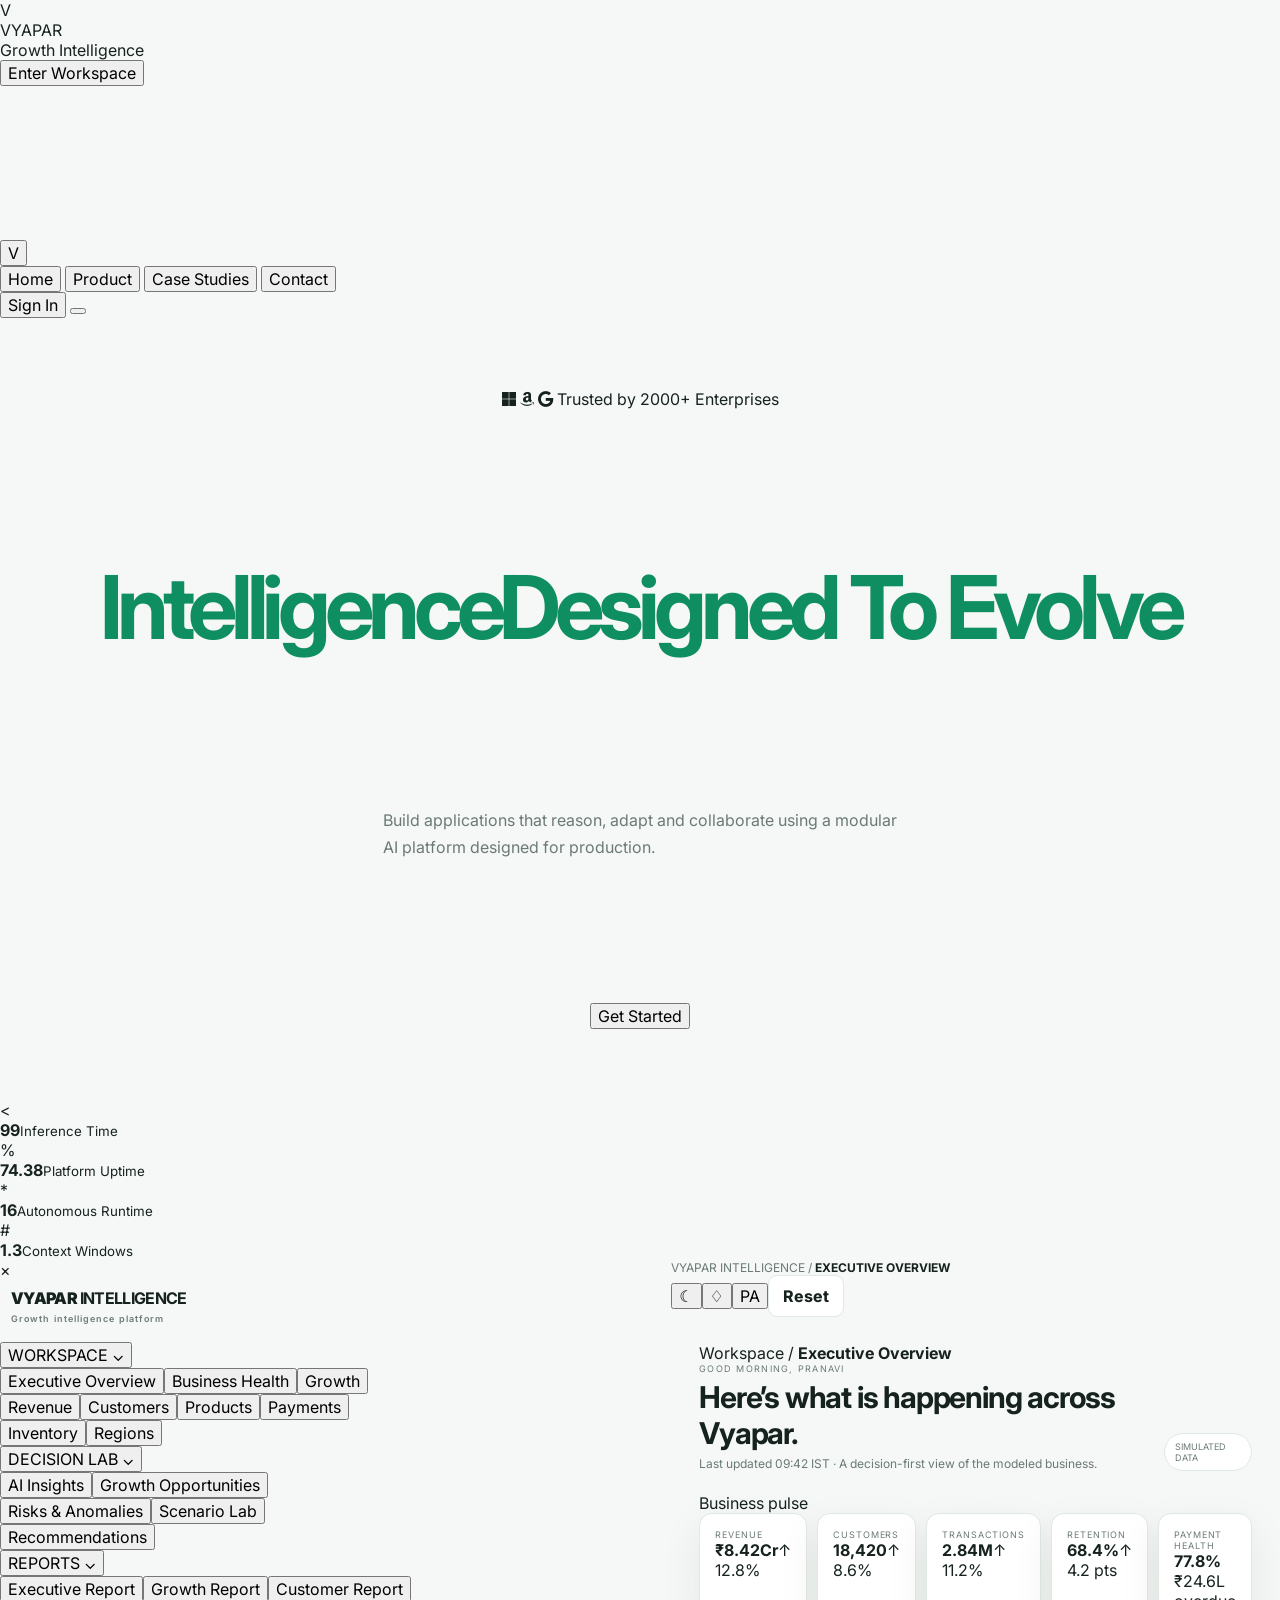
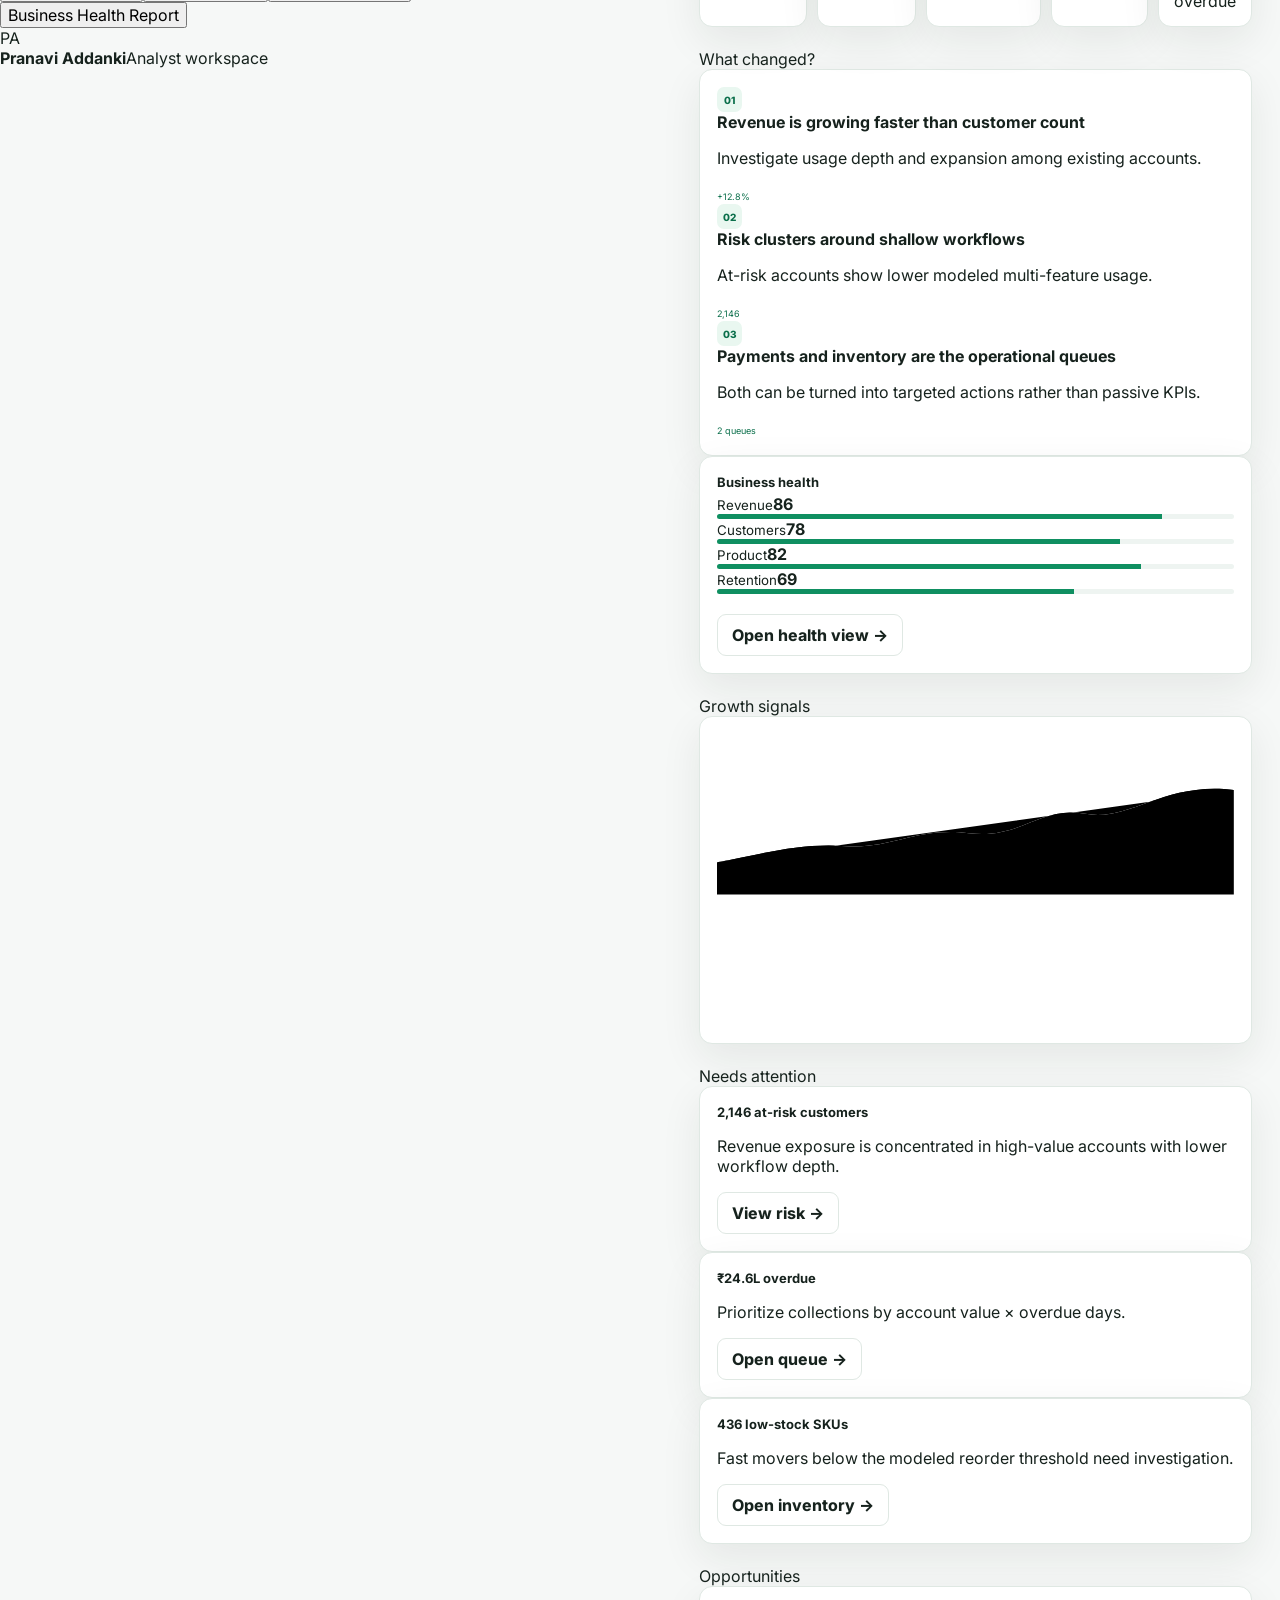
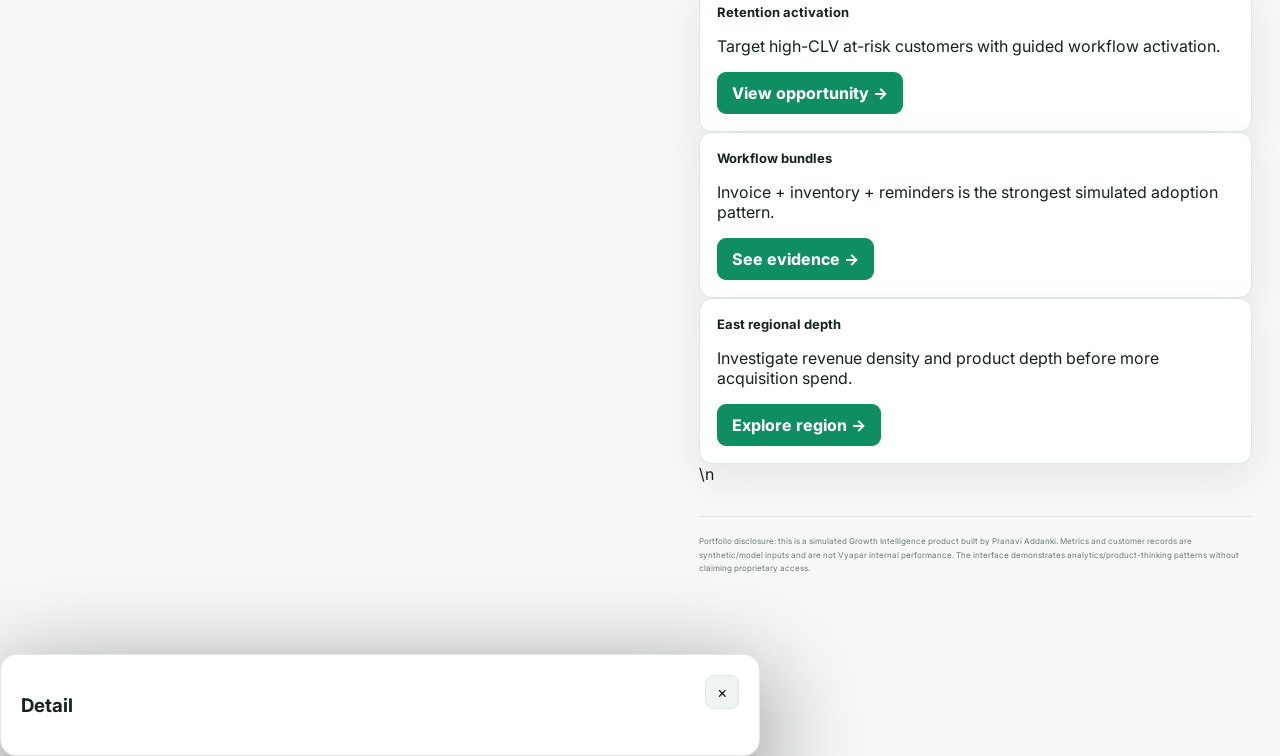
==== vyapar-growth-intelligence/index.html @ 976f97ad "Finalize static HTML shell and externalize logic" ====
<!doctype html><html lang="en"><head><meta charset="utf-8"><meta name="viewport" content="width=device-width,initial-scale=1">
<title>Intelligence Designed To Evolve</title>
<link href="https://fonts.googleapis.com/css2?family=Inter:wght@400;500;600&display=swap" rel="stylesheet">
<link href="https://db.onlinewebfonts.com/c/8cb707a9b8a73f8a7403336b861c3074?family=BubbledotICG-FinePos" rel="stylesheet">
<link rel="stylesheet" href="https://cdnjs.cloudflare.com/ajax/libs/font-awesome/6.5.2/css/all.min.css" integrity="sha512-SnH5WK+bZxgPHs44uWIX+LLJAJ9/2PkPKZ5QiAj6Ta86w+fsb2TkcmfRyVX3pBnMFcV7oQPJkl9QevSCWr3W6A==" crossorigin="anonymous" referrerpolicy="no-referrer">
<link rel="stylesheet" href="styles.css"></head><body><section class="front-splash" id="splash" aria-label="Vyapar Intelligence opening">
  <div class="frontGlow"></div>
  <div class="frontMark" aria-hidden="true"><span>V</span></div>
  <div class="frontBrand">VYAPAR</div>
  <div class="frontSub">Growth Intelligence</div>
  <button class="frontEnter" id="enter">Enter Workspace</button>
</section><section class="landing" id="landing" aria-label="Vyapar Intelligence landing">
  <div class="bg">
    <video class="bg-video" autoplay muted loop playsinline>
      <source src="https://d8j0ntlcm91z4.cloudfront.net/user_38xzZboKViGWJOttwIXH07lWA1P/hf_20260809_012548_ef22562c-c0ae-4816-ad9d-f8922af4e6a7.mp4" type="video/mp4" />
    </video>
    <div class="videoShade"></div>
  </div>
  <div class="page">
    <header class="landingHeader anim" style="--d:.05s">
      <button class="landingLogo" id="landingLogo" aria-label="Vyapar home"><img src="assets/logo.webp" alt="" width="52" height="52" onerror="this.style.display='none';this.nextElementSibling.style.display='grid'"><span class="logoFallback">V</span></button>
      <nav class="landingNav" aria-label="Main navigation">
        <button class="landLink active" data-land="home">Home</button>
        <button class="landLink" data-land="product">Product</button>
        <button class="landLink" data-land="cases">Case Studies</button>
        <button class="landLink" data-land="contact">Contact</button>
      </nav>
      <button class="signIn" data-land="signin">Sign In</button>
      <button class="burger" id="burger" aria-label="Open menu" aria-expanded="false"><i></i><i></i><i></i></button>
    </header>
    <div class="mobileOverlay" id="mobileOverlay" hidden>
      <div class="mobileSheet" role="dialog" aria-modal="true" aria-label="Navigation">
        <button class="mobileLink active" data-land="home">Home</button>
        <button class="mobileLink" data-land="product">Product</button>
        <button class="mobileLink" data-land="cases">Case Studies</button>
        <button class="mobileLink" data-land="contact">Contact</button>
        <button class="mobileLink" data-land="signin">Sign In</button>
      </div>
    </div>
    <main class="hero">
      <div class="trustRow anim" style="--d:.12s">
        <div class="trustAvatars" aria-label="Enterprise partners">
          <span class="trustAvatar one"><span><i class="fa-brands fa-microsoft"></i></span></span>
          <span class="trustAvatar two"><span><i class="fa-brands fa-amazon"></i></span></span>
          <span class="trustAvatar three"><span><i class="fa-brands fa-google"></i></span></span>
          <span class="trustPill">Trusted by 2000+ Enterprises</span>
        </div>
      </div>
      <h1 class="headline"><span>Intelligence</span><span>Designed To Evolve</span></h1>
      <p class="subhead anim" style="--d:.28s">Build applications that reason, adapt and collaborate using a modular<br class="desktopBreak"> AI platform designed for production.</p>
      <button class="cta anim" id="getStarted" style="--d:.4s">Get Started</button>
    </main>
    <footer class="stats anim" id="stats" style="--d:.52s">
      <div class="stat"><div class="statIcon">&lt;</div><div><strong class="count" data-target="120" data-suffix="ms" data-decimals="0">0</strong><small>Inference Time</small></div></div>
      <div class="stat"><div class="statIcon">%</div><div><strong class="count" data-target="99.99" data-suffix="%" data-decimals="2">0</strong><small>Platform Uptime</small></div></div>
      <div class="stat"><div class="statIcon">*</div><div><strong class="count" data-target="24" data-suffix="/7" data-decimals="0">0</strong><small>Autonomous Runtime</small></div></div>
      <div class="stat"><div class="statIcon">#</div><div><strong class="count" data-target="2.4" data-suffix="M" data-decimals="1">0</strong><small>Context Windows</small></div></div>
    </footer>
  </div>
</section><div class="app" id="app">
<aside class="side"><div class="mobileClose">×</div>
<div class="brand">VYAPAR <b>INTELLIGENCE</b><small>Growth intelligence platform</small></div>
<div class="navSection"><button class="navHead" data-toggle="workspace">WORKSPACE <span>⌄</span></button><div class="navItems closed" id="workspace">
<button class="navItem active" data-go="overview">Executive Overview</button><button class="navItem" data-go="health">Business Health</button><button class="navItem" data-go="growth">Growth</button><button class="navItem" data-go="revenue">Revenue</button><button class="navItem" data-go="customers">Customers</button><button class="navItem" data-go="products">Products</button><button class="navItem" data-go="payments">Payments</button><button class="navItem" data-go="inventory">Inventory</button><button class="navItem" data-go="regions">Regions</button></div></div>
<div class="navSection"><button class="navHead" data-toggle="decision">DECISION LAB <span>⌄</span></button><div class="navItems closed" id="decision"><button class="navItem" data-go="ai">AI Insights</button><button class="navItem" data-go="opportunities">Growth Opportunities</button><button class="navItem" data-go="risks">Risks & Anomalies</button><button class="navItem" data-go="scenario">Scenario Lab</button><button class="navItem" data-go="recommendations">Recommendations</button></div></div>
<div class="navSection"><button class="navHead" data-toggle="reports">REPORTS <span>⌄</span></button><div class="navItems closed" id="reports"><button class="navItem" data-go="reportExec">Executive Report</button><button class="navItem" data-go="reportGrowth">Growth Report</button><button class="navItem" data-go="reportCustomer">Customer Report</button><button class="navItem" data-go="reportHealth">Business Health Report</button></div></div>
<div class="profileMini" data-go="profile"><div class="avatar">PA</div><div><b>Pranavi Addanki</b><span>Analyst workspace</span></div></div>
</aside>
<main class="main">
<header class="top"><div class="crumb">VYAPAR INTELLIGENCE / <b id="crumb">EXECUTIVE OVERVIEW</b></div><div class="topActions"><button class="iconBtn mobileMenu" id="mobileNav">☰</button><button class="iconBtn" id="theme" title="Toggle theme">☾</button><button class="iconBtn" id="notify" title="Notifications">♢</button><button class="iconBtn" data-go="profile" title="Profile">PA</button><button class="btn" id="reset">Reset</button></div></header>
<div class="content">

<section class="view active" id="overview">
<div class="crumbs">Workspace / <b>Executive Overview</b></div><div class="pageHead"><div><div class="eyebrow">Good morning, Pranavi</div><h1>Here’s what is happening across Vyapar.</h1><p>Last updated 09:42 IST · A decision-first view of the modeled business.</p></div><span class="pill">SIMULATED DATA</span></div>
<div class="section">Business pulse</div><div class="kpis"><div class="kpi"><label>Revenue</label><b>₹8.42Cr</b><span class="upv">↑ 12.8%</span></div><div class="kpi" data-go="customers"><label>Customers</label><b>18,420</b><span class="upv">↑ 8.6%</span></div><div class="kpi"><label>Transactions</label><b>2.84M</b><span class="upv">↑ 11.2%</span></div><div class="kpi"><label>Retention</label><b>68.4%</b><span class="upv">↑ 4.2 pts</span></div><div class="kpi" data-go="payments"><label>Payment health</label><b>77.8%</b><span class="downv">₹24.6L overdue</span></div></div>
<div class="section">What changed?</div><div class="grid g2"><div class="card"><div class="brief"><div class="briefRow"><span class="num">01</span><div><strong>Revenue is growing faster than customer count</strong><p>Investigate usage depth and expansion among existing accounts.</p></div><span class="impact">+12.8%</span></div><div class="briefRow"><span class="num">02</span><div><strong>Risk clusters around shallow workflows</strong><p>At-risk accounts show lower modeled multi-feature usage.</p></div><span class="impact">2,146</span></div><div class="briefRow"><span class="num">03</span><div><strong>Payments and inventory are the operational queues</strong><p>Both can be turned into targeted actions rather than passive KPIs.</p></div><span class="impact">2 queues</span></div></div></div><div class="card"><h3>Business health</h3><div class="health" style="grid-template-columns:1fr 1fr"><div class="healthBox"><small>Revenue</small><b>86</b><div class="bar"><i style="width:86%"></i></div></div><div class="healthBox"><small>Customers</small><b>78</b><div class="bar"><i style="width:78%"></i></div></div><div class="healthBox"><small>Product</small><b>82</b><div class="bar"><i style="width:82%"></i></div></div><div class="healthBox"><small>Retention</small><b>69</b><div class="bar"><i style="width:69%"></i></div></div></div><br><button class="btn" data-go="health">Open health view →</button></div></div>
<div class="section">Growth signals</div><div class="card"><div class="chart"><svg viewBox="0 0 800 230" preserveAspectRatio="none"><defs><linearGradient id="a" x1="0" x2="0" y1="0" y2="1"><stop stop-color="#4ee6a5" stop-opacity=".2"/><stop offset="1" stop-color="#4ee6a5" stop-opacity="0"/></linearGradient></defs><path class="gridline" d="M0 50H800M0 115H800M0 180H800"/><path class="area" d="M0 180 C80 165 130 150 200 155 S310 125 390 135 S500 92 570 105 S690 55 800 68 V230 H0Z"/><path class="line" d="M0 180 C80 165 130 150 200 155 S310 125 390 135 S500 92 570 105 S690 55 800 68"/></svg></div></div>
<div class="section">Needs attention</div><div class="grid g3"><div class="card"><h3>2,146 at-risk customers</h3><p class="sub">Revenue exposure is concentrated in high-value accounts with lower workflow depth.</p><button class="btn" data-go="customers">View risk →</button></div><div class="card"><h3>₹24.6L overdue</h3><p class="sub">Prioritize collections by account value × overdue days.</p><button class="btn" data-go="payments">Open queue →</button></div><div class="card"><h3>436 low-stock SKUs</h3><p class="sub">Fast movers below the modeled reorder threshold need investigation.</p><button class="btn" data-go="inventory">Open inventory →</button></div></div>
<div class="section">Opportunities</div><div class="grid g3"><div class="card"><h3>Retention activation</h3><p class="sub">Target high-CLV at-risk customers with guided workflow activation.</p><button class="btn primary" data-go="opportunities">View opportunity →</button></div><div class="card"><h3>Workflow bundles</h3><p class="sub">Invoice + inventory + reminders is the strongest simulated adoption pattern.</p><button class="btn primary" data-go="ai">See evidence →</button></div><div class="card"><h3>East regional depth</h3><p class="sub">Investigate revenue density and product depth before more acquisition spend.</p><button class="btn primary" data-go="regions">Explore region →</button></div></div>
</section>

<section class="view" id="health"><div class="crumbs">Workspace / <b>Business Health</b></div><div class="pageHead"><div><div class="eyebrow">Diagnostic view</div><h1>How healthy is the business?</h1><p>A small set of health indices designed to tell leadership where to look next.</p></div></div><div class="g3 grid"><div class="card"><h3>Revenue · 86</h3><p class="sub">Expansion and ARPC are positive; concentration is the watch point.</p><div class="bar" style="margin-top:20px"><i style="width:86%"></i></div></div><div class="card"><h3>Customer · 78</h3><p class="sub">Retention is improving, while the modeled risk queue remains material.</p><div class="bar" style="margin-top:20px"><i style="width:78%"></i></div></div><div class="card"><h3>Product · 82</h3><p class="sub">Core usage is broad; deeper workflows are the activation opportunity.</p><div class="bar" style="margin-top:20px"><i style="width:82%"></i></div></div></div><div class="section">Health movement</div><div class="g2 grid"><div class="card"><h3>Composite health trend</h3><div class="chart"><svg viewBox="0 0 800 230" preserveAspectRatio="none"><path class="gridline" d="M0 50H800M0 115H800M0 180H800"/><path class="line" d="M0 175 C100 170 140 145 220 152 S330 125 400 130 S510 98 580 112 S680 72 800 65"/></svg></div></div><div class="card"><h3>Management questions</h3><div class="signal"><label>Investigate</label><strong>Why do high-value customers disengage?</strong><p>Break risk by workflow depth, tenure, industry and payment behavior.</p></div><div class="signal"><label>Monitor</label><strong>Is growth becoming concentrated?</strong><p>Compare regional contribution and revenue per active account.</p></div></div></div></section>

<section class="view" id="growth"><div class="crumbs">Workspace / <b>Growth</b></div><div class="pageHead"><div><div class="eyebrow">Growth intelligence</div><h1>Where is growth coming from?</h1><p>Separate acquisition, retention, expansion and regional contribution.</p></div></div><div class="kpis"><div class="kpi"><label>Growth</label><b>12.8%</b><span class="upv">vs prior period</span></div><div class="kpi"><label>Retention contribution</label><b>4.2 pts</b></div><div class="kpi"><label>Expansion signal</label><b>₹94L</b></div><div class="kpi"><label>Activation signal</label><b>+11.8 pts</b></div><div class="kpi"><label>Modeled pool</label><b>₹1.16Cr</b></div></div><div class="section">Growth driver tree</div><div class="g3 grid"><div class="card"><h3>Retention</h3><p class="sub">30D retention · 68.4%</p><button class="btn" data-go="customers">Inspect customers →</button></div><div class="card"><h3>Activation</h3><p class="sub">Workflow depth is the strongest product signal.</p><button class="btn" data-go="products">Inspect product →</button></div><div class="card"><h3>Expansion</h3><p class="sub">Revenue per active account is modeled upward.</p><button class="btn" data-go="revenue">Inspect revenue →</button></div></div><div class="section">Growth narrative</div><div class="card"><div class="signal"><label>Signal</label><strong>Existing customer depth is the key growth investigation.</strong><p>Use cohort, feature adoption and segment analysis before assuming acquisition is the primary lever.</p></div></div></section>

<section class="view" id="revenue"><div class="crumbs">Workspace / <b>Revenue</b></div><div class="pageHead"><div><div class="eyebrow">Revenue intelligence</div><h1>How is revenue performing?</h1><p>Revenue movement, mix and concentration in one operating view.</p></div></div><div class="kpis"><div class="kpi"><label>Revenue</label><b>₹8.42Cr</b><span class="upv">↑ 12.8%</span></div><div class="kpi"><label>MRR</label><b>₹70.2L</b></div><div class="kpi"><label>ARPC</label><b>₹4,571</b><span class="upv">↑ 3.9%</span></div><div class="kpi"><label>Expansion</label><b>₹94L</b></div><div class="kpi"><label>Concentration</label><b>18.2%</b></div></div><div class="section">Revenue movement</div><div class="g2 grid"><div class="card"><h3>Monthly revenue trend</h3><div class="chart"><svg viewBox="0 0 800 230" preserveAspectRatio="none"><path class="gridline" d="M0 50H800M0 115H800M0 180H800"/><path class="area" d="M0 180 C100 168 150 155 230 160 S350 120 420 135 S530 95 600 108 S700 65 800 55 V230H0Z"/><path class="line" d="M0 180 C100 168 150 155 230 160 S350 120 420 135 S530 95 600 108 S700 65 800 55"/></svg></div></div><div class="card"><h3>Mix</h3><div class="actionGrid"><div class="action"><div><b>Core billing</b><small>Recurring workflow</small></div><strong>58%</strong></div><div class="action"><div><b>Payments</b><small>Transaction layer</small></div><strong>21%</strong></div><div class="action"><div><b>Inventory</b><small>Operational depth</small></div><strong>13%</strong></div><div class="action"><div><b>Other</b><small>Ancillary</small></div><strong>8%</strong></div></div></div></div></section>

<section class="view" id="customers"><div class="crumbs">Workspace / <b>Customers</b></div><div class="pageHead"><div><div class="eyebrow">Customer intelligence</div><h1>Who are our customers and how are they behaving?</h1><p>Segment → filter → drill down. The queue is intentionally compact.</p></div></div><div class="kpis"><div class="kpi"><label>Healthy</label><b>11,806</b></div><div class="kpi"><label>At risk</label><b>2,146</b><span class="downv">11.6%</span></div><div class="kpi"><label>Critical</label><b>604</b></div><div class="kpi"><label>New</label><b>1,932</b></div><div class="kpi"><label>Lost</label><b>1,932</b></div></div><div class="section">Customer risk analysis</div><div class="card"><div class="filters"><input id="custSearch" placeholder="Search customers…"><select id="custRegion"><option>All regions</option><option>South</option><option>West</option><option>North</option><option>East</option></select><button class="pill active seg" data-seg="All">All</button><button class="pill seg" data-seg="At Risk">At Risk</button><button class="pill seg" data-seg="Champions">Champions</button><button class="pill seg" data-seg="Loyal">Loyal</button></div><div class="tableWrap"><table class="table" id="custTable"><thead><tr><th>Customer</th><th>Segment</th><th>Region</th><th>Health</th><th>Last active</th><th>Signal</th><th></th></tr></thead><tbody></tbody></table></div></div></section>

<section class="view" id="products"><div class="crumbs">Workspace / <b>Products</b></div><div class="pageHead"><div><div class="eyebrow">Product intelligence</div><h1>What workflows are driving activity?</h1><p>Feature adoption is treated as a behavioral signal, not just a percentage.</p></div></div><div class="g3 grid"><div class="card"><h3>Invoicing</h3><p class="sub">Adoption 82%</p><div class="bar" style="margin-top:14px"><i style="width:82%"></i></div></div><div class="card"><h3>Inventory</h3><p class="sub">Adoption 61%</p><div class="bar" style="margin-top:14px"><i style="width:61%"></i></div></div><div class="card"><h3>Payment reminders</h3><p class="sub">Adoption 54%</p><div class="bar" style="margin-top:14px"><i style="width:54%"></i></div></div><div class="card"><h3>Expenses</h3><p class="sub">Adoption 47%</p><div class="bar" style="margin-top:14px"><i style="width:47%"></i></div></div><div class="card"><h3>Reports</h3><p class="sub">Adoption 36%</p><div class="bar" style="margin-top:14px"><i style="width:36%"></i></div></div><div class="card"><h3>Online payments</h3><p class="sub">Adoption 29%</p><div class="bar" style="margin-top:14px"><i style="width:29%"></i></div></div></div><div class="section">Product hypothesis</div><div class="card"><div class="signal"><label>Evidence</label><strong>Invoice + inventory + reminders is the strongest modeled workflow bundle.</strong><p>Next test: guided activation for single-feature customers, measured against a control cohort.</p></div></div></section>

<section class="view" id="payments"><div class="crumbs">Workspace / <b>Payments</b></div><div class="pageHead"><div><div class="eyebrow">Payment intelligence</div><h1>How healthy are collections?</h1><p>Turn overdue exposure into an action queue.</p></div></div><div class="kpis"><div class="kpi"><label>Outstanding</label><b>₹58.2L</b></div><div class="kpi"><label>Overdue</label><b>₹24.6L</b><span class="downv">Action queue</span></div><div class="kpi"><label>Collection rate</label><b>77.8%</b></div><div class="kpi"><label>Avg delay</label><b>9.6d</b></div><div class="kpi"><label>Recovery pool</label><b>₹11–19L</b><span class="upv">Modeled</span></div></div><div class="section">Collection queue</div><div class="card"><table class="table"><thead><tr><th>Account</th><th>Outstanding</th><th>Overdue</th><th>Value tier</th><th>Action</th></tr></thead><tbody><tr><td>Metro Hardware</td><td>₹4.8L</td><td>17d</td><td>High</td><td>Priority reminder</td></tr><tr><td>Prime Tools</td><td>₹3.1L</td><td>14d</td><td>High</td><td>Escalate</td></tr><tr><td>Shree Traders</td><td>₹1.7L</td><td>11d</td><td>Medium</td><td>Reminder sequence</td></tr><tr><td>A1 Stationery</td><td>₹0.8L</td><td>8d</td><td>Medium</td><td>Monitor</td></tr></tbody></table></div></section>

<section class="view" id="inventory"><div class="crumbs">Workspace / <b>Inventory</b></div><div class="pageHead"><div><div class="eyebrow">Inventory intelligence</div><h1>Where are inventory opportunities and risks?</h1><p>Fast movers, stock cover and overstock are converted into a decision queue.</p></div></div><div class="kpis"><div class="kpi"><label>Fast movers</label><b>1,284</b></div><div class="kpi"><label>Low-stock risk</label><b>436</b><span class="downv">Action queue</span></div><div class="kpi"><label>Overstock</label><b>219</b></div><div class="kpi"><label>Turnover</label><b>5.8×</b></div><div class="kpi"><label>Expiry risk</label><b>73</b></div></div><div class="section">Inventory action queue</div><div class="card"><table class="table"><thead><tr><th>SKU</th><th>Category</th><th>Velocity</th><th>Cover</th><th>Risk</th><th>Action</th></tr></thead><tbody><tr><td>LED Bulb 9W</td><td>Electrical</td><td>High</td><td>3 days</td><td><span class="pill bad">Critical</span></td><td>Reorder now</td></tr><tr><td>USB-C Cable</td><td>Accessories</td><td>High</td><td>5 days</td><td><span class="pill bad">Critical</span></td><td>Reorder</td></tr><tr><td>Printer Paper</td><td>Office</td><td>Medium</td><td>8 days</td><td><span class="pill warn">Watch</span></td><td>Review threshold</td></tr><tr><td>Floor Cleaner</td><td>Home care</td><td>Low</td><td>94 days</td><td><span class="pill">Overstock</span></td><td>Bundle / promo</td></tr></tbody></table></div></section>

<section class="view" id="regions"><div class="crumbs">Workspace / <b>Regions</b></div><div class="pageHead"><div><div class="eyebrow">Regional intelligence</div><h1>Where is the business growing?</h1><p>Contribution and growth are read together.</p></div></div><div class="g4 grid"><div class="card"><h3>South</h3><p class="sub">₹2.64Cr · 5,920 customers</p><b class="score">+15.2%</b></div><div class="card"><h3>West</h3><p class="sub">₹2.38Cr · 4,810 customers</p><b class="score">+13.8%</b></div><div class="card"><h3>North</h3><p class="sub">₹1.91Cr · 4,260 customers</p><b class="score">+9.4%</b></div><div class="card"><h3>East</h3><p class="sub">₹1.49Cr · 3,430 customers</p><b class="score">+11.6%</b></div></div><div class="section">Regional question</div><div class="card"><div class="signal"><label>Investigate</label><strong>East has lower revenue density despite meaningful customer volume.</strong><p>Segment by industry, tenure and workflow depth before changing acquisition investment.</p></div></div></section>

<section class="view" id="ai"><div class="crumbs">Decision Lab / <b>AI Insights</b></div><div class="pageHead"><div><div class="eyebrow">Decision Lab</div><h1>What important patterns should leadership know?</h1><p>Structured insight cards keep evidence and action together.</p></div></div><div class="grid"><div class="card"><div class="signal"><label>Customer retention</label><strong>Workflow depth is the first intervention to investigate.</strong><p><b>What happened:</b> 2,146 accounts are modeled at risk. <b>Evidence:</b> risk clusters around lower multi-feature usage. <b>Action:</b> test targeted activation and measure 30D retention.</p></div></div><div class="card"><div class="signal"><label>Payments</label><strong>Overdue exposure should become an operational queue.</strong><p><b>Evidence:</b> ₹24.6L modeled overdue exposure. <b>Action:</b> prioritize sequences by value × overdue days.</p></div></div><div class="card"><div class="signal"><label>Product</label><strong>Bundle adoption is a testable growth hypothesis.</strong><p><b>Evidence:</b> invoice + inventory + reminders shows the strongest simulated association. <b>Action:</b> run guided onboarding against a control.</p></div></div></div></section>

<section class="view" id="opportunities"><div class="crumbs">Decision Lab / <b>Opportunities</b></div><div class="pageHead"><div><div class="eyebrow">Growth opportunities</div><h1>Where can we grow?</h1><p>Directional modeled opportunity sizing, not a forecast.</p></div><span class="pill">₹1.16Cr modeled pool</span></div><div class="list"><div class="action"><div><b>Retain high-value at-risk customers</b><small>Target high-CLV accounts with low workflow depth.</small></div><span class="score">₹34–46L</span></div><div class="action"><div><b>Activate invoice + inventory + reminders</b><small>Guide single-feature customers into deeper workflows.</small></div><span class="score">₹22–31L</span></div><div class="action"><div><b>Recover overdue receivables</b><small>Prioritize high-value overdue accounts.</small></div><span class="score">₹11–19L</span></div><div class="action"><div><b>East regional depth</b><small>Investigate segment mix and workflow adoption.</small></div><span class="score">₹9–14L</span></div><div class="action"><div><b>Low-stock prevention</b><small>Use alerts as an operational retention lever.</small></div><span class="score">₹7–11L</span></div></div></section>

<section class="view" id="risks"><div class="crumbs">Decision Lab / <b>Risks & Anomalies</b></div><div class="pageHead"><div><div class="eyebrow">Risk monitor</div><h1>What needs attention?</h1><p>Flags are simulated examples of an analyst investigation queue.</p></div></div><div class="card"><table class="table"><thead><tr><th>Signal</th><th>Pattern</th><th>Severity</th><th>Investigation</th></tr></thead><tbody><tr><td>Paid-search conversion</td><td>−8.4% vs baseline</td><td><span class="pill bad">High</span></td><td>Check campaign mix + landing experience</td></tr><tr><td>East ARPC</td><td>−6.1% regional baseline</td><td><span class="pill warn">Medium</span></td><td>Segment by industry + tenure</td></tr><tr><td>Inventory stockouts</td><td>+14.2% week-on-week</td><td><span class="pill bad">High</span></td><td>Review reorder thresholds</td></tr><tr><td>Reminder adoption</td><td>+5.8 pts after prompt</td><td><span class="pill good">Positive</span></td><td>Validate across cohorts</td></tr></tbody></table></div></section>

<section class="view" id="scenario"><div class="crumbs">Decision Lab / <b>Scenario Lab</b></div><div class="pageHead"><div><div class="eyebrow">Scenario lab</div><h1>What happens if we change something?</h1><p>Interactive sensitivity model. Outputs are directional and synthetic.</p></div></div><div class="scenario"><div class="card"><h3>Assumptions</h3><div class="rangeRow"><label>Retention lift <output id="retO">4.2%</output></label><input id="ret" class="range" type="range" min="0" max="12" step=".1" value="4.2"></div><div class="rangeRow"><label>Activation lift <output id="actO">6.0%</output></label><input id="act" class="range" type="range" min="0" max="15" step=".1" value="6"></div><div class="rangeRow"><label>CAC reduction <output id="cacO">5.0%</output></label><input id="cac" class="range" type="range" min="0" max="20" step=".1" value="5"></div><div class="rangeRow"><label>Regional growth <output id="regO">8.0%</output></label><input id="reg" class="range" type="range" min="0" max="20" step=".1" value="8"></div></div><div class="card"><h3>Modeled outcome</h3><div class="scenarioOut"><div class="kpi"><label>Revenue</label><b id="sRev">₹9.31Cr</b></div><div class="kpi"><label>Customers</label><b id="sCust">19,510</b></div><div class="kpi"><label>Growth</label><b id="sGrow">22.1%</b></div><div class="kpi"><label>Retention</label><b id="sRet">72.6%</b></div></div><div class="signal"><label>Interpretation</label><strong id="sText">Retention + activation produces the larger modeled change.</strong><p>Reset restores the baseline assumptions.</p></div></div></div></section>

<section class="view" id="recommendations"><div class="crumbs">Decision Lab / <b>Recommendations</b></div><div class="pageHead"><div><div class="eyebrow">Action layer</div><h1>What should be investigated next?</h1><p>Recommendations are framed as testable next steps, not automatic business decisions.</p></div></div><div class="g3 grid"><div class="card"><h3>01 · Retention test</h3><p class="sub">Target high-value at-risk customers with guided workflow activation. Measure 30D retention and feature depth.</p><button class="btn primary" data-go="scenario">Model impact →</button></div><div class="card"><h3>02 · Collection queue</h3><p class="sub">Prioritize overdue accounts by value × delay. Compare reminder sequence performance.</p><button class="btn primary" data-go="payments">Open queue →</button></div><div class="card"><h3>03 · Product bundle</h3><p class="sub">Test invoice + inventory + reminders onboarding against a control cohort.</p><button class="btn primary" data-go="products">Inspect evidence →</button></div></div></section>

<section class="view" id="reportExec"><div class="crumbs">Reports / <b>Executive Report</b></div><div class="pageHead"><div><div class="eyebrow">Executive report</div><h1>The leadership takeaway</h1><p>Concise narrative for a decision-maker.</p></div><button class="btn" data-report="Executive">Export summary</button></div><div class="g3 grid"><div class="card reportCard"><div><h3>Business status</h3><p class="sub">Revenue and active customers are modeled upward, with retention improving.</p></div><span class="pill good">Stable growth</span></div><div class="card reportCard"><div><h3>Risk</h3><p class="sub">At-risk customers, overdue receivables and low-stock SKUs form the main action queues.</p></div><span class="pill warn">Investigate</span></div><div class="card reportCard"><div><h3>Opportunity</h3><p class="sub">Workflow activation and high-value retention create the clearest modeled test paths.</p></div><span class="pill good">Testable</span></div></div></section>
<section class="view" id="reportGrowth"><div class="crumbs">Reports / <b>Growth Report</b></div><div class="pageHead"><div><div class="eyebrow">Growth report</div><h1>Growth driver summary</h1><p>Retention, activation and expansion signals.</p></div><button class="btn" data-report="Growth">Export summary</button></div><div class="card"><div class="signal"><label>Summary</label><strong>Growth is modeled across retention, workflow depth and expansion.</strong><p>Use the Growth page to inspect the underlying hypotheses and the Scenario Lab to stress assumptions.</p></div></div></section>
<section class="view" id="reportHealth"><div class="crumbs">Reports / <b>Business Health Report</b></div><div class="pageHead"><div><div class="eyebrow">Business health report</div><h1>Health summary</h1><p>Diagnostic view of the core business signals.</p></div><button class="btn" data-report="Business Health">Export summary</button></div><div class="g4 grid"><div class="card"><h3>Revenue</h3><p class="sub">86 / 100</p></div><div class="card"><h3>Customer</h3><p class="sub">78 / 100</p></div><div class="card"><h3>Product</h3><p class="sub">82 / 100</p></div><div class="card"><h3>Retention</h3><p class="sub">69 / 100</p></div></div></section>\n<section class="view" id="reportCustomer"><div class="crumbs">Reports / <b>Customer Report</b></div><div class="pageHead"><div><div class="eyebrow">Customer report</div><h1>Customer risk summary</h1><p>Segment, health and next investigation.</p></div><button class="btn" data-report="Customer">Export summary</button></div><div class="card"><div class="g3 grid"><div><h3>2,146</h3><p class="sub">At-risk accounts</p></div><div><h3>₹34–46L</h3><p class="sub">Modeled retention opportunity</p></div><div><h3>30D</h3><p class="sub">Primary retention measurement</p></div></div></div></section>

<section class="view" id="profile"><div class="crumbs">Profile / <b>Settings</b></div><div class="pageHead"><div><div class="eyebrow">Profile</div><h1>Pranavi Addanki</h1><p>Analyst · Vyapar Intelligence Workspace</p></div></div><div class="profileGrid"><div class="card profileHero"><div class="avatarBig">PA</div><h3>Pranavi Addanki</h3><p class="sub">Data Analyst / Product Analytics</p><span class="pill">Vyapar Intelligence</span></div><div class="card"><div class="setting"><div><strong>Workspace</strong><span>Vyapar Intelligence</span></div><span>Active</span></div><div class="setting"><div><strong>Notifications</strong><span>Decision alerts and report updates</span></div><button class="switch on pref" data-pref="notifications"><i></i></button></div><div class="setting"><div><strong>Theme</strong><span id="themeText">System preference</span></div><button class="switch pref" data-pref="theme"><i></i></button></div><div class="setting"><div><strong>Compact navigation</strong><span>Keep sections collapsed after navigation</span></div><button class="switch on pref"><i></i></button></div><div class="setting"><div><strong>Account settings</strong><span>Profile preferences for this prototype</span></div><button class="btn" data-action="account">Open</button></div></div></div></section>

<section class="view" id="revenueDummy"></section>
<footer style="margin-top:32px;padding:18px 0;border-top:1px solid var(--line);color:var(--muted);font-size:8px;line-height:1.7">Portfolio disclosure: this is a simulated Growth Intelligence product built by Pranavi Addanki. Metrics and customer records are synthetic/model inputs and are not Vyapar internal performance. The interface demonstrates analytics/product-thinking patterns without claiming proprietary access.</footer>
</div></main></div>
<div class="modal" id="modal"><div class="modalBox"><div class="modalHead"><h3 id="modalTitle">Detail</h3><button class="close" id="close">×</button></div><div id="modalBody"></div></div></div><div class="toast" id="toast"></div>
<script src="main.js"></script></body></html>
---- vyapar-growth-intelligence/styles.css ----
:root{--bg:#f6f8f7;--surface:#fff;--surface2:#eef4f1;--text:#16221d;--muted:#6b7a73;--line:#dfe8e3;--brand:#0f8f61;--brand2:#0b6f4b;--accent:#e9f7f0;--danger:#c74747;--warn:#a97800;--shadow:0 14px 40px rgba(22,34,29,.08)}
[data-theme=dark]{--bg:#07100c;--surface:#0d1712;--surface2:#12221a;--text:#eff8f3;--muted:#8da199;--line:#21362c;--brand:#4ed89f;--brand2:#31bd80;--accent:#102c21;--danger:#ff7777;--warn:#ffd166;--shadow:0 18px 60px rgba(0,0,0,.25)}
*{box-sizing:border-box}html,body{margin:0;min-height:100%;font-family:Inter,ui-sans-serif,system-ui,-apple-system,"Segoe UI",sans-serif;background:var(--bg);color:var(--text)}button,input,select{font:inherit}button{cursor:pointer}.app{display:flex;min-height:100vh}.sidebar{position:fixed;left:0;top:0;bottom:0;width:258px;background:var(--surface);border-right:1px solid var(--line);padding:18px 13px;z-index:30;overflow:auto}.brand{padding:8px 11px 18px;font-weight:900;letter-spacing:-.04em}.brand span{color:var(--brand)}.brand small{display:block;color:var(--muted);font-weight:600;font-size:9px;letter-spacing:.12em;margin-top:5px}.workspace{background:var(--surface2);border:1px solid var(--line);border-radius:12px;padding:11px;margin:0 5px 16px}.workspace small,.navtitle,.eyebrow{font-size:9px;text-transform:uppercase;letter-spacing:.14em;color:var(--muted)}.workspace strong{display:block;margin-top:4px;font-size:12px}.navgroup{margin:13px 4px}.navtitle{padding:7px 8px}.nav button{width:100%;border:0;background:none;color:var(--muted);display:flex;gap:10px;align-items:center;padding:9px 10px;border-radius:9px;text-align:left;font-size:12px}.nav button:hover,.nav button.active{background:var(--accent);color:var(--brand2);font-weight:750}.nav button svg{width:15px;height:15px}.sidefoot{font-size:9px;color:var(--muted);line-height:1.6;padding:12px 8px}.main{margin-left:258px;width:calc(100% - 258px)}.topbar{height:66px;background:color-mix(in srgb,var(--surface) 92%,transparent);backdrop-filter:blur(16px);border-bottom:1px solid var(--line);display:flex;align-items:center;gap:14px;padding:0 24px;position:sticky;top:0;z-index:20}.crumb{font-size:12px;color:var(--muted);flex:1}.crumb b{color:var(--text)}.globalSearch{width:min(390px,34vw);border:1px solid var(--line);background:var(--surface2);color:var(--text);padding:9px 12px;border-radius:9px;outline:none}.topbtn,.select{border:1px solid var(--line);background:var(--surface);color:var(--text);border-radius:9px;padding:9px 11px;display:flex;align-items:center;gap:7px}.content{max-width:1600px;margin:auto;padding:26px 28px 60px}.view{display:none}.view.active{display:block;animation:fade .2s ease}@keyframes fade{from{opacity:.3;transform:translateY(4px)}to{opacity:1;transform:none}}.pageHead{display:flex;justify-content:space-between;gap:15px;align-items:end;margin-bottom:18px}.pageHead h1{font-size:30px;letter-spacing:-.04em;margin:5px 0}.pageHead p{margin:0;color:var(--muted);font-size:12px}.badge{display:inline-flex;border:1px solid #b7dfce;background:var(--accent);color:var(--brand2);border-radius:999px;padding:6px 9px;font-size:9px;font-weight:800;text-transform:uppercase}.hero{min-height:calc(100vh - 118px);display:grid;place-items:center}.heroInner{text-align:center;max-width:950px}.hero h1{font-size:clamp(48px,7vw,88px);line-height:.95;letter-spacing:-.07em;margin:15px 0}.hero h1 span{color:var(--brand)}.hero p{color:var(--muted);font-size:16px;line-height:1.7;max-width:760px;margin:auto}.actions{display:flex;justify-content:center;gap:9px;margin:24px 0}.btn{border:1px solid var(--line);background:var(--surface);color:var(--text);border-radius:9px;padding:10px 14px;font-weight:750}.btn.primary{background:var(--brand);color:#fff;border-color:var(--brand)}.kpis{display:grid;grid-template-columns:repeat(5,1fr);gap:10px}.kpi,.card{background:var(--surface);border:1px solid var(--line);border-radius:13px;box-shadow:var(--shadow)}.kpi{padding:15px}.kpi label{display:block;color:var(--muted);font-size:9px;text-transform:uppercase;letter-spacing:.1em}.kpi strong{display:block;font-size:23px;margin:7px 0}.delta{font-size:10px;color:var(--brand2)}.grid2{display:grid;grid-template-columns:1.4fr .8fr;gap:12px;margin-top:12px}.grid3{display:grid;grid-template-columns:repeat(3,1fr);gap:12px;margin-top:12px}.card{padding:17px}.card h3{font-size:13px;margin:0 0 4px}.muted{color:var(--muted);font-size:10px;line-height:1.55}.chart{height:280px;margin-top:12px}.chart.sm{height:210px}.section{margin-top:22px}.sectionTitle{font-size:9px;color:var(--muted);text-transform:uppercase;letter-spacing:.14em;margin:0 0 8px}.healthGrid{display:grid;grid-template-columns:repeat(7,1fr);gap:8px}.healthCard{padding:13px;border:1px solid var(--line);border-radius:11px;background:var(--surface);cursor:pointer}.healthCard:hover{border-color:var(--brand)}.healthCard strong{display:block;margin:7px 0}.bar{height:5px;background:var(--surface2);border-radius:5px;overflow:hidden}.bar i{display:block;height:100%;background:var(--brand)}.list{display:grid;gap:8px}.listItem{padding:12px;border:1px solid var(--line);border-radius:10px;background:var(--surface2);display:grid;grid-template-columns:30px 1fr auto;gap:10px;align-items:start}.num{width:25px;height:25px;border-radius:7px;background:var(--accent);color:var(--brand2);display:grid;place-items:center;font-size:10px;font-weight:800}.listItem strong{font-size:11px}.listItem p{margin:4px 0 0;color:var(--muted);font-size:10px;line-height:1.5}.impact{font-size:9px;color:var(--brand2);white-space:nowrap}.clickRow{cursor:pointer}.clickRow:hover{background:var(--accent)}table{width:100%;border-collapse:collapse;font-size:10px}th{text-align:left;color:var(--muted);font-size:8px;text-transform:uppercase;letter-spacing:.08em}th,td{padding:10px;border-bottom:1px solid var(--line)}td{color:var(--text)}.status{display:inline-block;border-radius:99px;padding:4px 7px;font-size:8px;font-weight:800}.good{background:#dff6eb;color:#08744c}.warn{background:#fff2c9;color:#8a6200}.bad{background:#ffe1e1;color:#a93636}[data-theme=dark] .good{background:#103528;color:#55e6b0}[data-theme=dark] .warn{background:#3c3216;color:#ffd166}[data-theme=dark] .bad{background:#3b1b22;color:#ff7b7b}.pillbar{display:flex;gap:6px;flex-wrap:wrap}.pill{border:1px solid var(--line);background:var(--surface);color:var(--muted);border-radius:999px;padding:7px 10px;font-size:9px}.pill.active{background:var(--accent);color:var(--brand2);border-color:#b7dfce}.journey{display:grid;grid-template-columns:repeat(8,1fr);gap:4px}.stage{border:1px solid var(--line);background:var(--surface);padding:14px 8px;border-radius:9px;text-align:center;cursor:pointer}.stage:hover{border-color:var(--brand)}.stage strong{font-size:10px}.stage b{display:block;font-size:18px;margin-top:6px}.stage small{color:var(--muted);font-size:8px}.opps{display:grid;gap:8px}.opp{padding:15px;border:1px solid var(--line);border-radius:11px;background:var(--surface);cursor:pointer}.opp:hover{border-color:var(--brand)}.oppHead{display:flex;justify-content:space-between;gap:10px}.opp h3{font-size:12px;margin:0}.opp p{font-size:10px;color:var(--muted);line-height:1.5}.value{color:var(--brand2);font-weight:800;font-size:10px}.split{display:grid;grid-template-columns:260px 1fr;gap:12px}.filters{display:grid;gap:9px}.filters label{font-size:9px;color:var(--muted)}.filters input,.filters select{width:100%;margin-top:4px;border:1px solid var(--line);background:var(--surface2);color:var(--text);border-radius:8px;padding:9px;font-size:10px;outline:none}.scenario{display:grid;grid-template-columns:300px 1fr;gap:12px}.control{margin:15px 0}.control label{display:flex;justify-content:space-between;font-size:10px;color:var(--muted)}input[type=range]{width:100%;accent-color:var(--brand)}.scenarioStats{display:grid;grid-template-columns:repeat(4,1fr);gap:8px}.statBox{padding:13px;background:var(--surface2);border-radius:9px}.statBox small{color:var(--muted);font-size:8px}.statBox strong{display:block;font-size:20px;margin-top:5px}.modalBack{position:fixed;inset:0;background:#0008;display:none;place-items:center;z-index:100;padding:20px}.modalBack.open{display:grid}.modal{width:min(760px,96vw);max-height:86vh;overflow:auto;background:var(--surface);border:1px solid var(--line);border-radius:16px;padding:20px;box-shadow:0 30px 100px #0008}.modalHead{display:flex;justify-content:space-between;gap:10px}.modal h2{margin:4px 0;font-size:22px}.close{border:1px solid var(--line);background:var(--surface2);color:var(--text);border-radius:8px;width:34px;height:34px}.detailGrid{display:grid;grid-template-columns:1fr 1fr;gap:8px;margin-top:15px}.detail{padding:12px;background:var(--surface2);border-radius:9px}.detail b{display:block;font-size:9px;color:var(--muted);text-transform:uppercase}.detail span{display:block;margin-top:4px;font-size:12px}.toast{position:fixed;right:20px;bottom:20px;background:var(--text);color:var(--surface);padding:11px 14px;border-radius:9px;font-size:10px;opacity:0;transform:translateY(10px);transition:.2s;z-index:110}.toast.show{opacity:1;transform:none}.empty{padding:40px;text-align:center;color:var(--muted)}.disclosure{margin-top:24px;padding:13px;border:1px dashed var(--line);border-radius:10px;color:var(--muted);font-size:9px;line-height:1.6}.mobileMenu{display:none}@media(max-width:1100px){.kpis{grid-template-columns:repeat(3,1fr)}.healthGrid{grid-template-columns:repeat(4,1fr)}.journey{grid-template-columns:repeat(4,1fr)}.grid2,.scenario,.split{grid-template-columns:1fr}}@media(max-width:780px){.sidebar{display:none}.sidebar.open{display:block;width:280px}.main{margin-left:0;width:100%}.topbar{padding:0 12px}.globalSearch{width:42vw}.mobileMenu{display:flex}.content{padding:18px 13px 50px}.kpis,.grid3,.scenarioStats{grid-template-columns:1fr 1fr}.healthGrid{grid-template-columns:1fr 1fr}.pageHead{align-items:start}.hero h1{font-size:48px}.journey{grid-template-columns:repeat(2,1fr)}}@media(max-width:480px){.kpis,.grid3,.scenarioStats,.detailGrid{grid-template-columns:1fr}.globalSearch{width:38vw}.pageHead h1{font-size:25px}.actions{flex-direction:column}.actions .btn{width:100%}}
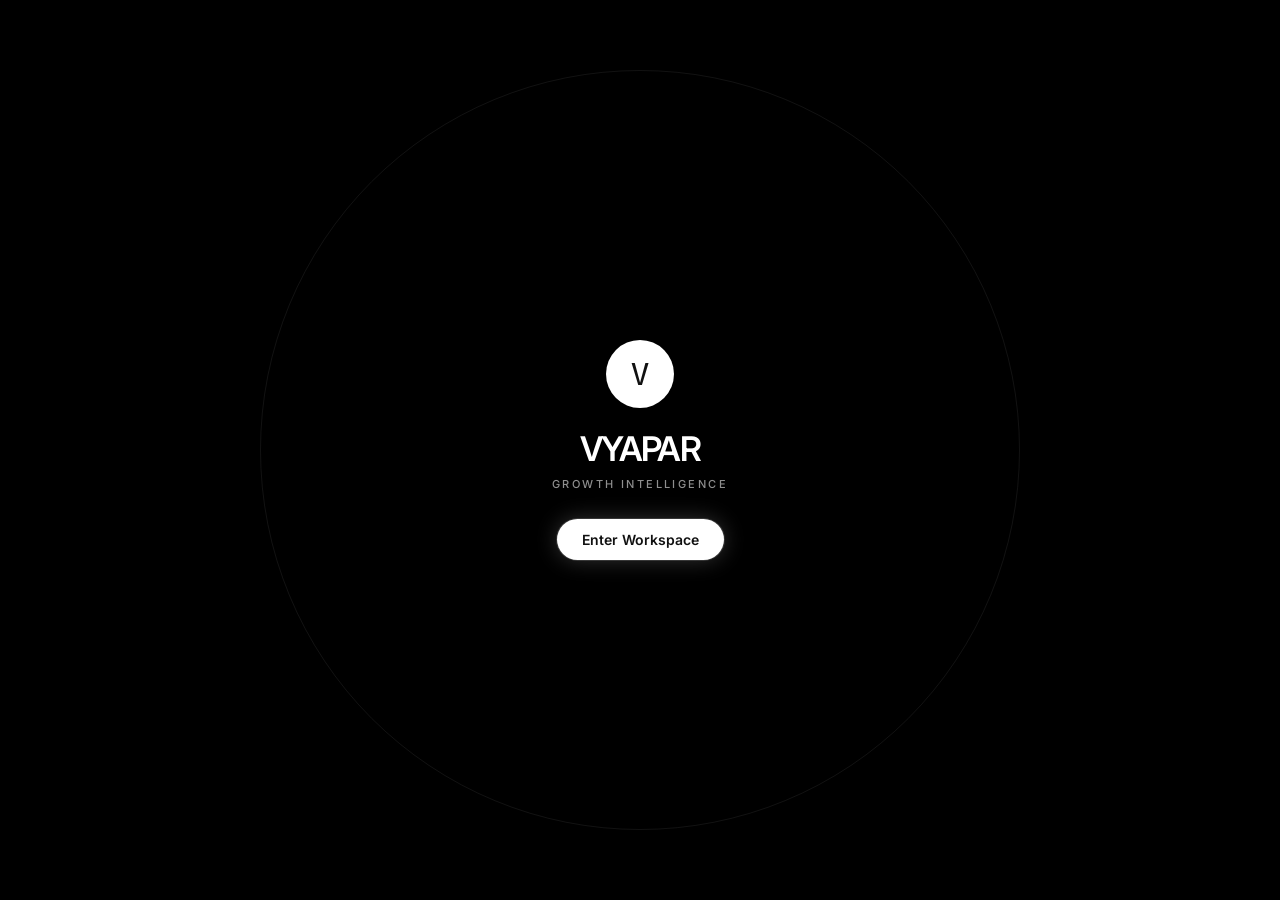
==== commit 2b67c7d3: "Make Decision Lab a distinct entry point" ====
--- a/vyapar-growth-intelligence/index.html
+++ b/vyapar-growth-intelligence/index.html
@@ -62,7 +62,7 @@
 <div class="brand">VYAPAR <b>INTELLIGENCE</b><small>Growth intelligence platform</small></div>
 <div class="navSection"><button class="navHead" data-toggle="workspace">WORKSPACE <span>⌄</span></button><div class="navItems closed" id="workspace">
 <button class="navItem active" data-go="overview">Executive Overview</button><button class="navItem" data-go="health">Business Health</button><button class="navItem" data-go="growth">Growth</button><button class="navItem" data-go="revenue">Revenue</button><button class="navItem" data-go="customers">Customers</button><button class="navItem" data-go="products">Products</button><button class="navItem" data-go="payments">Payments</button><button class="navItem" data-go="inventory">Inventory</button><button class="navItem" data-go="regions">Regions</button></div></div>
-<div class="navSection"><button class="navHead" data-toggle="decision">DECISION LAB <span>⌄</span></button><div class="navItems closed" id="decision"><button class="navItem" data-go="ai">AI Insights</button><button class="navItem" data-go="opportunities">Growth Opportunities</button><button class="navItem" data-go="risks">Risks & Anomalies</button><button class="navItem" data-go="scenario">Scenario Lab</button><button class="navItem" data-go="recommendations">Recommendations</button></div></div>
+<div class="navSection"><button class="navHead" data-toggle="decision" data-go="ai">DECISION LAB <span>⌄</span></button><div class="navItems closed" id="decision"><button class="navItem" data-go="ai">AI Insights</button><button class="navItem" data-go="opportunities">Growth Opportunities</button><button class="navItem" data-go="risks">Risks & Anomalies</button><button class="navItem" data-go="scenario">Scenario Lab</button><button class="navItem" data-go="recommendations">Recommendations</button></div></div>
 <div class="navSection"><button class="navHead" data-toggle="reports">REPORTS <span>⌄</span></button><div class="navItems closed" id="reports"><button class="navItem" data-go="reportExec">Executive Report</button><button class="navItem" data-go="reportGrowth">Growth Report</button><button class="navItem" data-go="reportCustomer">Customer Report</button><button class="navItem" data-go="reportHealth">Business Health Report</button></div></div>
 <div class="profileMini" data-go="profile"><div class="avatar">PA</div><div><b>Pranavi Addanki</b><span>Analyst workspace</span></div></div>
 </aside>
--- a/vyapar-growth-intelligence/styles.css
+++ b/vyapar-growth-intelligence/styles.css
@@ -1,3 +1,11 @@
-:root{--bg:#f6f8f7;--surface:#fff;--surface2:#eef4f1;--text:#16221d;--muted:#6b7a73;--line:#dfe8e3;--brand:#0f8f61;--brand2:#0b6f4b;--accent:#e9f7f0;--danger:#c74747;--warn:#a97800;--shadow:0 14px 40px rgba(22,34,29,.08)}
-[data-theme=dark]{--bg:#07100c;--surface:#0d1712;--surface2:#12221a;--text:#eff8f3;--muted:#8da199;--line:#21362c;--brand:#4ed89f;--brand2:#31bd80;--accent:#102c21;--danger:#ff7777;--warn:#ffd166;--shadow:0 18px 60px rgba(0,0,0,.25)}
-*{box-sizing:border-box}html,body{margin:0;min-height:100%;font-family:Inter,ui-sans-serif,system-ui,-apple-system,"Segoe UI",sans-serif;background:var(--bg);color:var(--text)}button,input,select{font:inherit}button{cursor:pointer}.app{display:flex;min-height:100vh}.sidebar{position:fixed;left:0;top:0;bottom:0;width:258px;background:var(--surface);border-right:1px solid var(--line);padding:18px 13px;z-index:30;overflow:auto}.brand{padding:8px 11px 18px;font-weight:900;letter-spacing:-.04em}.brand span{color:var(--brand)}.brand small{display:block;color:var(--muted);font-weight:600;font-size:9px;letter-spacing:.12em;margin-top:5px}.workspace{background:var(--surface2);border:1px solid var(--line);border-radius:12px;padding:11px;margin:0 5px 16px}.workspace small,.navtitle,.eyebrow{font-size:9px;text-transform:uppercase;letter-spacing:.14em;color:var(--muted)}.workspace strong{display:block;margin-top:4px;font-size:12px}.navgroup{margin:13px 4px}.navtitle{padding:7px 8px}.nav button{width:100%;border:0;background:none;color:var(--muted);display:flex;gap:10px;align-items:center;padding:9px 10px;border-radius:9px;text-align:left;font-size:12px}.nav button:hover,.nav button.active{background:var(--accent);color:var(--brand2);font-weight:750}.nav button svg{width:15px;height:15px}.sidefoot{font-size:9px;color:var(--muted);line-height:1.6;padding:12px 8px}.main{margin-left:258px;width:calc(100% - 258px)}.topbar{height:66px;background:color-mix(in srgb,var(--surface) 92%,transparent);backdrop-filter:blur(16px);border-bottom:1px solid var(--line);display:flex;align-items:center;gap:14px;padding:0 24px;position:sticky;top:0;z-index:20}.crumb{font-size:12px;color:var(--muted);flex:1}.crumb b{color:var(--text)}.globalSearch{width:min(390px,34vw);border:1px solid var(--line);background:var(--surface2);color:var(--text);padding:9px 12px;border-radius:9px;outline:none}.topbtn,.select{border:1px solid var(--line);background:var(--surface);color:var(--text);border-radius:9px;padding:9px 11px;display:flex;align-items:center;gap:7px}.content{max-width:1600px;margin:auto;padding:26px 28px 60px}.view{display:none}.view.active{display:block;animation:fade .2s ease}@keyframes fade{from{opacity:.3;transform:translateY(4px)}to{opacity:1;transform:none}}.pageHead{display:flex;justify-content:space-between;gap:15px;align-items:end;margin-bottom:18px}.pageHead h1{font-size:30px;letter-spacing:-.04em;margin:5px 0}.pageHead p{margin:0;color:var(--muted);font-size:12px}.badge{display:inline-flex;border:1px solid #b7dfce;background:var(--accent);color:var(--brand2);border-radius:999px;padding:6px 9px;font-size:9px;font-weight:800;text-transform:uppercase}.hero{min-height:calc(100vh - 118px);display:grid;place-items:center}.heroInner{text-align:center;max-width:950px}.hero h1{font-size:clamp(48px,7vw,88px);line-height:.95;letter-spacing:-.07em;margin:15px 0}.hero h1 span{color:var(--brand)}.hero p{color:var(--muted);font-size:16px;line-height:1.7;max-width:760px;margin:auto}.actions{display:flex;justify-content:center;gap:9px;margin:24px 0}.btn{border:1px solid var(--line);background:var(--surface);color:var(--text);border-radius:9px;padding:10px 14px;font-weight:750}.btn.primary{background:var(--brand);color:#fff;border-color:var(--brand)}.kpis{display:grid;grid-template-columns:repeat(5,1fr);gap:10px}.kpi,.card{background:var(--surface);border:1px solid var(--line);border-radius:13px;box-shadow:var(--shadow)}.kpi{padding:15px}.kpi label{display:block;color:var(--muted);font-size:9px;text-transform:uppercase;letter-spacing:.1em}.kpi strong{display:block;font-size:23px;margin:7px 0}.delta{font-size:10px;color:var(--brand2)}.grid2{display:grid;grid-template-columns:1.4fr .8fr;gap:12px;margin-top:12px}.grid3{display:grid;grid-template-columns:repeat(3,1fr);gap:12px;margin-top:12px}.card{padding:17px}.card h3{font-size:13px;margin:0 0 4px}.muted{color:var(--muted);font-size:10px;line-height:1.55}.chart{height:280px;margin-top:12px}.chart.sm{height:210px}.section{margin-top:22px}.sectionTitle{font-size:9px;color:var(--muted);text-transform:uppercase;letter-spacing:.14em;margin:0 0 8px}.healthGrid{display:grid;grid-template-columns:repeat(7,1fr);gap:8px}.healthCard{padding:13px;border:1px solid var(--line);border-radius:11px;background:var(--surface);cursor:pointer}.healthCard:hover{border-color:var(--brand)}.healthCard strong{display:block;margin:7px 0}.bar{height:5px;background:var(--surface2);border-radius:5px;overflow:hidden}.bar i{display:block;height:100%;background:var(--brand)}.list{display:grid;gap:8px}.listItem{padding:12px;border:1px solid var(--line);border-radius:10px;background:var(--surface2);display:grid;grid-template-columns:30px 1fr auto;gap:10px;align-items:start}.num{width:25px;height:25px;border-radius:7px;background:var(--accent);color:var(--brand2);display:grid;place-items:center;font-size:10px;font-weight:800}.listItem strong{font-size:11px}.listItem p{margin:4px 0 0;color:var(--muted);font-size:10px;line-height:1.5}.impact{font-size:9px;color:var(--brand2);white-space:nowrap}.clickRow{cursor:pointer}.clickRow:hover{background:var(--accent)}table{width:100%;border-collapse:collapse;font-size:10px}th{text-align:left;color:var(--muted);font-size:8px;text-transform:uppercase;letter-spacing:.08em}th,td{padding:10px;border-bottom:1px solid var(--line)}td{color:var(--text)}.status{display:inline-block;border-radius:99px;padding:4px 7px;font-size:8px;font-weight:800}.good{background:#dff6eb;color:#08744c}.warn{background:#fff2c9;color:#8a6200}.bad{background:#ffe1e1;color:#a93636}[data-theme=dark] .good{background:#103528;color:#55e6b0}[data-theme=dark] .warn{background:#3c3216;color:#ffd166}[data-theme=dark] .bad{background:#3b1b22;color:#ff7b7b}.pillbar{display:flex;gap:6px;flex-wrap:wrap}.pill{border:1px solid var(--line);background:var(--surface);color:var(--muted);border-radius:999px;padding:7px 10px;font-size:9px}.pill.active{background:var(--accent);color:var(--brand2);border-color:#b7dfce}.journey{display:grid;grid-template-columns:repeat(8,1fr);gap:4px}.stage{border:1px solid var(--line);background:var(--surface);padding:14px 8px;border-radius:9px;text-align:center;cursor:pointer}.stage:hover{border-color:var(--brand)}.stage strong{font-size:10px}.stage b{display:block;font-size:18px;margin-top:6px}.stage small{color:var(--muted);font-size:8px}.opps{display:grid;gap:8px}.opp{padding:15px;border:1px solid var(--line);border-radius:11px;background:var(--surface);cursor:pointer}.opp:hover{border-color:var(--brand)}.oppHead{display:flex;justify-content:space-between;gap:10px}.opp h3{font-size:12px;margin:0}.opp p{font-size:10px;color:var(--muted);line-height:1.5}.value{color:var(--brand2);font-weight:800;font-size:10px}.split{display:grid;grid-template-columns:260px 1fr;gap:12px}.filters{display:grid;gap:9px}.filters label{font-size:9px;color:var(--muted)}.filters input,.filters select{width:100%;margin-top:4px;border:1px solid var(--line);background:var(--surface2);color:var(--text);border-radius:8px;padding:9px;font-size:10px;outline:none}.scenario{display:grid;grid-template-columns:300px 1fr;gap:12px}.control{margin:15px 0}.control label{display:flex;justify-content:space-between;font-size:10px;color:var(--muted)}input[type=range]{width:100%;accent-color:var(--brand)}.scenarioStats{display:grid;grid-template-columns:repeat(4,1fr);gap:8px}.statBox{padding:13px;background:var(--surface2);border-radius:9px}.statBox small{color:var(--muted);font-size:8px}.statBox strong{display:block;font-size:20px;margin-top:5px}.modalBack{position:fixed;inset:0;background:#0008;display:none;place-items:center;z-index:100;padding:20px}.modalBack.open{display:grid}.modal{width:min(760px,96vw);max-height:86vh;overflow:auto;background:var(--surface);border:1px solid var(--line);border-radius:16px;padding:20px;box-shadow:0 30px 100px #0008}.modalHead{display:flex;justify-content:space-between;gap:10px}.modal h2{margin:4px 0;font-size:22px}.close{border:1px solid var(--line);background:var(--surface2);color:var(--text);border-radius:8px;width:34px;height:34px}.detailGrid{display:grid;grid-template-columns:1fr 1fr;gap:8px;margin-top:15px}.detail{padding:12px;background:var(--surface2);border-radius:9px}.detail b{display:block;font-size:9px;color:var(--muted);text-transform:uppercase}.detail span{display:block;margin-top:4px;font-size:12px}.toast{position:fixed;right:20px;bottom:20px;background:var(--text);color:var(--surface);padding:11px 14px;border-radius:9px;font-size:10px;opacity:0;transform:translateY(10px);transition:.2s;z-index:110}.toast.show{opacity:1;transform:none}.empty{padding:40px;text-align:center;color:var(--muted)}.disclosure{margin-top:24px;padding:13px;border:1px dashed var(--line);border-radius:10px;color:var(--muted);font-size:9px;line-height:1.6}.mobileMenu{display:none}@media(max-width:1100px){.kpis{grid-template-columns:repeat(3,1fr)}.healthGrid{grid-template-columns:repeat(4,1fr)}.journey{grid-template-columns:repeat(4,1fr)}.grid2,.scenario,.split{grid-template-columns:1fr}}@media(max-width:780px){.sidebar{display:none}.sidebar.open{display:block;width:280px}.main{margin-left:0;width:100%}.topbar{padding:0 12px}.globalSearch{width:42vw}.mobileMenu{display:flex}.content{padding:18px 13px 50px}.kpis,.grid3,.scenarioStats{grid-template-columns:1fr 1fr}.healthGrid{grid-template-columns:1fr 1fr}.pageHead{align-items:start}.hero h1{font-size:48px}.journey{grid-template-columns:repeat(2,1fr)}}@media(max-width:480px){.kpis,.grid3,.scenarioStats,.detailGrid{grid-template-columns:1fr}.globalSearch{width:38vw}.pageHead h1{font-size:25px}.actions{flex-direction:column}.actions .btn{width:100%}}
+
+:root{--bg:#07100d;--surface:#0c1713;--surface2:#101e19;--surface3:#15251f;--line:#20362e;--text:#f3f8f5;--muted:#91a59c;--green:#4ee6a5;--green2:#2ab77f;--amber:#f3c65b;--red:#ff7279;--blue:#7ca8ff;--shadow:0 25px 70px #0006}
+:root.light{--bg:#f5f8f6;--surface:#fff;--surface2:#f0f5f2;--surface3:#e5eee9;--line:#d5e1db;--text:#15221d;--muted:#60736b;--green:#16885d;--green2:#0d704c;--amber:#9a6b00;--red:#c53b45;--blue:#315eaa;--shadow:0 18px 50px #16332612}
+*{box-sizing:border-box}html{scroll-behavior:smooth}body{margin:0;background:radial-gradient(900px 500px at 78% -5%,#185b4355,transparent 60%),var(--bg);color:var(--text);font:14px Inter,ui-sans-serif,system-ui,-apple-system,"Segoe UI",sans-serif;transition:.25s}button,input,select{font:inherit}button{cursor:pointer}.hidden{display:none!important}
+.splash{position:fixed;inset:0;z-index:100;background:radial-gradient(circle at 50% 42%,#154c3a 0,#09150f 34%,#050b08 72%);display:grid;place-items:center;overflow:hidden}.splash.out{animation:fade .65s forwards;pointer-events:none}@keyframes fade{to{opacity:0;visibility:hidden}}.orb{position:absolute;width:620px;height:620px;border:1px solid #4ee6a522;border-radius:50%;animation:spin 22s linear infinite}.orb:before{content:"";position:absolute;inset:70px;border:1px solid #4ee6a514;border-radius:50%}@keyframes spin{to{transform:rotate(360deg)}}.splashInner{text-align:center;position:relative}.mark{width:68px;height:68px;border:1px solid #4ee6a577;border-radius:20px;margin:0 auto 22px;display:grid;place-items:center;background:#10251d;box-shadow:0 0 60px #4ee6a522}.mark span{font-size:30px;font-weight:900;color:var(--green)}.splashBrand{font-size:44px;font-weight:900;letter-spacing:-.07em}.splashBrand i{font-style:normal;color:var(--green)}.splashSub{margin:9px 0 30px;color:#9bb0a7;letter-spacing:.2em;text-transform:uppercase;font-size:10px}.enter{border:1px solid var(--green);background:var(--green);color:#062117;border-radius:12px;padding:12px 22px;font-weight:850;box-shadow:0 0 35px #4ee6a522}.enter:hover{transform:translateY(-2px)}
+.app{display:none;min-height:100vh}.app.ready{display:flex}.side{width:248px;position:fixed;inset:0 auto 0 0;background:color-mix(in srgb,var(--surface) 94%,transparent);border-right:1px solid var(--line);padding:22px 14px;z-index:20;display:flex;flex-direction:column}.brand{padding:5px 10px 22px;font-size:16px;font-weight:900;letter-spacing:-.04em}.brand b{color:var(--green)}.brand small{display:block;color:var(--muted);font-size:8px;letter-spacing:.15em;text-transform:uppercase;margin-top:5px}.navSection{margin-top:7px}.navHead{width:100%;display:flex;justify-content:space-between;align-items:center;border:0;background:none;color:var(--muted);padding:11px 10px 7px;font-size:9px;font-weight:800;letter-spacing:.17em;text-transform:uppercase}.navItems{display:grid;gap:2px}.navItems.closed{display:none}.navItem{width:100%;border:0;background:none;color:var(--muted);text-align:left;padding:8px 10px;border-radius:9px;font-size:11px}.navItem:hover,.navItem.active{background:var(--surface3);color:var(--text)}.navItem.active{box-shadow:inset 2px 0 var(--green)}.profileMini{margin-top:auto;border-top:1px solid var(--line);padding:13px 9px;display:flex;gap:10px;align-items:center;cursor:pointer}.avatar{width:31px;height:31px;border-radius:10px;background:var(--surface3);display:grid;place-items:center;color:var(--green);font-weight:800}.profileMini b{font-size:10px}.profileMini span{display:block;color:var(--muted);font-size:8px;margin-top:2px}.main{margin-left:248px;width:calc(100% - 248px)}.top{height:64px;border-bottom:1px solid var(--line);display:flex;align-items:center;justify-content:space-between;padding:0 30px;position:sticky;top:0;background:color-mix(in srgb,var(--bg) 88%,transparent);backdrop-filter:blur(18px);z-index:15}.crumb{font-size:10px;color:var(--muted)}.crumb b{color:var(--text)}.topActions{display:flex;gap:7px}.iconBtn,.btn,.select,input{border:1px solid var(--line);background:var(--surface);color:var(--text);border-radius:9px;padding:8px 11px;font-size:10px}.iconBtn{min-width:36px}.btn.primary{background:var(--green);border-color:var(--green);color:#062117;font-weight:850}.btn:hover,.iconBtn:hover{border-color:var(--green)}.content{max-width:1450px;margin:auto;padding:30px}.view{display:none}.view.active{display:block;animation:up .24s ease}@keyframes up{from{opacity:0;transform:translateY(5px)}to{opacity:1;transform:none}}.pageHead{display:flex;justify-content:space-between;gap:20px;align-items:flex-end;margin-bottom:20px}.eyebrow{font-size:9px;color:var(--green);font-weight:850;letter-spacing:.18em;text-transform:uppercase}.pageHead h1{font-size:30px;letter-spacing:-.045em;margin:5px 0}.pageHead p{color:var(--muted);font-size:11px;margin:0;line-height:1.5}.crumbs{font-size:9px;color:var(--muted);margin-bottom:8px}.crumbs b{color:var(--text)}.grid{display:grid;gap:10px}.g2{grid-template-columns:1.4fr .6fr}.g3{grid-template-columns:repeat(3,1fr)}.g4{grid-template-columns:repeat(4,1fr)}.card{background:linear-gradient(145deg,var(--surface),var(--surface2));border:1px solid var(--line);border-radius:14px;padding:17px;box-shadow:0 10px 30px #0002}.card h3{margin:0 0 5px;font-size:13px}.sub{font-size:10px;color:var(--muted);line-height:1.65}.kpis{display:grid;grid-template-columns:repeat(5,1fr);gap:9px}.kpi{background:var(--surface);border:1px solid var(--line);border-radius:12px;padding:14px;min-height:98px}.kpi label{display:block;color:var(--muted);font-size:8px;text-transform:uppercase;letter-spacing:.12em}.kpi b{display:block;font-size:22px;margin:8px 0 5px;letter-spacing:-.04em}.upv{color:var(--green);font-size:9px}.downv{color:var(--red);font-size:9px}.section{font-size:9px;color:var(--muted);text-transform:uppercase;letter-spacing:.16em;margin:24px 0 8px}.brief{display:grid;gap:6px}.briefRow{display:grid;grid-template-columns:27px 1fr auto;gap:10px;align-items:start;padding:11px;border:1px solid var(--line);border-radius:10px}.num{width:25px;height:25px;border-radius:7px;background:var(--surface3);color:var(--green);display:grid;place-items:center;font-size:9px;font-weight:800}.briefRow strong{font-size:10px}.briefRow p{margin:3px 0 0;color:var(--muted);font-size:9px;line-height:1.45}.impact{color:var(--green);font-size:8px;white-space:nowrap}.health{display:grid;grid-template-columns:repeat(6,1fr);gap:7px}.healthBox{padding:12px;border:1px solid var(--line);border-radius:10px;background:var(--surface2)}.healthBox small{color:var(--muted);font-size:8px}.healthBox b{display:block;font-size:17px;margin:5px 0}.bar{height:4px;border-radius:10px;background:var(--surface3);overflow:hidden}.bar i{display:block;height:100%;background:var(--green)}.list{display:grid;gap:7px}.listRow{display:flex;justify-content:space-between;gap:12px;align-items:center;padding:12px;border:1px solid var(--line);border-radius:10px}.listRow strong{font-size:10px}.listRow span{font-size:9px;color:var(--muted)}.pill{border:1px solid var(--line);background:var(--surface2);color:var(--muted);border-radius:99px;padding:5px 8px;font-size:8px}.pill.good{color:var(--green);border-color:#28664f}.pill.warn{color:var(--amber);border-color:#66521f}.pill.bad{color:var(--red);border-color:#66343a}.tableWrap{overflow:auto}.table{width:100%;border-collapse:collapse;font-size:9px}.table th{color:var(--muted);font-size:7px;text-transform:uppercase;letter-spacing:.12em;text-align:left}.table th,.table td{padding:10px;border-bottom:1px solid var(--line);white-space:nowrap}.table td{color:var(--text)}.filters{display:flex;gap:7px;flex-wrap:wrap;margin-bottom:10px}.filters input{min-width:230px}.chart{height:230px}.chart svg{width:100%;height:100%}.chart .gridline{stroke:var(--line)}.chart .line{fill:none;stroke:var(--green);stroke-width:3}.chart .area{fill:url(#a)}.signal{border-left:3px solid var(--green);background:var(--surface2);padding:13px;border-radius:0 10px 10px 0;margin:7px 0}.signal label{font-size:8px;color:var(--green);text-transform:uppercase;letter-spacing:.12em}.signal strong{display:block;font-size:11px;margin:4px 0}.signal p{margin:0;color:var(--muted);font-size:9px;line-height:1.55}.actionGrid{display:grid;gap:7px}.action{display:flex;justify-content:space-between;gap:10px;padding:12px;border:1px solid var(--line);border-radius:10px}.action b{font-size:10px}.action small{display:block;color:var(--muted);font-size:8px;margin-top:4px}.score{color:var(--green);font-weight:850;font-size:10px}.rangeRow{margin:17px 0}.rangeRow label{display:flex;justify-content:space-between;font-size:9px;color:var(--muted);margin-bottom:7px}.rangeRow output{color:var(--green);font-weight:800}.range{width:100%;accent-color:var(--green)}.scenario{display:grid;grid-template-columns:1fr 1fr;gap:10px}.scenarioOut{display:grid;grid-template-columns:1fr 1fr;gap:7px}.scenarioOut .kpi{min-height:90px}.heat{display:grid;grid-template-columns:110px repeat(6,1fr);font-size:8px}.heat div{padding:10px;text-align:center;border:1px solid var(--line)}.h0{background:var(--surface2)}.h1{background:#17372b}.h2{background:#20533f}.h3{background:#2a6b50}.h4{background:#378362}.modal{position:fixed;inset:0;background:#0009;display:none;place-items:center;padding:20px;z-index:60}.modal.show{display:grid}.modalBox{width:min(680px,100%);background:var(--surface);border:1px solid var(--line);border-radius:16px;padding:20px;box-shadow:var(--shadow)}.modalHead{display:flex;justify-content:space-between;align-items:center}.modalHead h3{margin:0}.close{border:0;background:none;color:var(--muted);font-size:20px}.toast{position:fixed;right:22px;bottom:22px;background:var(--surface);border:1px solid var(--green);color:var(--text);padding:11px 14px;border-radius:10px;z-index:80;box-shadow:var(--shadow);font-size:10px;display:none}.toast.show{display:block;animation:up .2s}.profileGrid{display:grid;grid-template-columns:280px 1fr;gap:10px}.profileHero{text-align:center}.avatarBig{width:72px;height:72px;border-radius:22px;background:var(--surface3);color:var(--green);font-size:25px;font-weight:900;display:grid;place-items:center;margin:8px auto 12px}.setting{display:flex;justify-content:space-between;align-items:center;padding:13px 0;border-bottom:1px solid var(--line)}.setting:last-child{border:0}.setting strong{font-size:10px}.setting span{font-size:9px;color:var(--muted)}.switch{width:38px;height:21px;border-radius:99px;border:1px solid var(--line);background:var(--surface3);padding:2px}.switch i{display:block;width:15px;height:15px;border-radius:50%;background:var(--muted);transition:.2s}.switch.on{background:var(--green)}.switch.on i{transform:translateX(16px);background:#062117}.reportCard{min-height:150px;display:flex;flex-direction:column;justify-content:space-between}.reportCard .btn{align-self:flex-start}.mobileMenu{display:none}
+@media(max-width:1050px){.side{width:215px}.main{margin-left:215px;width:calc(100% - 215px)}.kpis{grid-template-columns:repeat(3,1fr)}.health{grid-template-columns:repeat(3,1fr)}.g2,.scenario,.profileGrid{grid-template-columns:1fr}}
+@media(max-width:720px){.side{display:none}.main{margin:0;width:100%}.mobileMenu{display:block}.content{padding:20px 14px 50px}.top{padding:0 14px}.kpis,.g3,.g4{grid-template-columns:1fr 1fr}.health{grid-template-columns:1fr 1fr}.pageHead{align-items:flex-start;flex-direction:column}.pageHead h1{font-size:25px}}
+@media(max-width:470px){.kpis,.g3,.g4{grid-template-columns:1fr}.splashBrand{font-size:35px}}
+
+@import url("https://fonts.googleapis.com/css2?family=Inter:wght@400;500;600&display=swap");@import url("https://db.onlinewebfonts.com/c/8cb707a9b8a73f8a7403336b861c3074?family=BubbledotICG-FinePos");@font-face{font-family:"Geist Pixel Circle";src:url("fonts/GeistPixel-Circle.woff2") format("woff2");font-weight:400;font-display:swap}:root{--font-sans:"Inter","Segoe UI",system-ui,sans-serif;--font-display:"BubbledotICG-FinePos","Geist Pixel Circle",monospace;--nav-shadow:0 4px 14px rgba(0,0,0,.16)}.front-splash{position:fixed;inset:0;z-index:120;background:#000;color:#fff;display:flex;flex-direction:column;align-items:center;justify-content:center;text-align:center;transition:opacity .7s,visibility .7s}.front-splash.out{opacity:0;visibility:hidden;pointer-events:none}.frontGlow{position:absolute;width:60vw;height:60vw;max-width:760px;max-height:760px;border:1px solid #ffffff12;border-radius:50%}.frontMark{width:68px;height:68px;border-radius:50%;background:#fff;color:#111;display:grid;place-items:center;box-shadow:var(--nav-shadow);margin-bottom:20px}.frontMark span{font:400 31px var(--font-display)}.frontBrand{font:600 34px var(--font-sans);letter-spacing:-.05em}.frontSub{font:500 11px var(--font-sans);letter-spacing:.22em;text-transform:uppercase;color:#8e8e8e;margin:8px 0 28px}.frontEnter{border:0;border-radius:999px;background:#fff;color:#111;padding:12px 25px;font:600 14px var(--font-sans);cursor:pointer;transition:.25s;box-shadow:0 0 0 1px #fff2,0 0 22px #fff3}.frontEnter:hover{transform:translateY(-2px)}.landing{position:fixed;inset:0;z-index:110;background:#000;color:#fff;display:none;overflow:hidden}.landing.show{display:block}.bg{background:#000;position:absolute;inset:0;overflow:hidden}.bg-video{position:absolute;inset:0;width:100%;height:100%;object-fit:cover;pointer-events:none;z-index:0}.videoShade{position:absolute;inset:0;background:rgba(0,0,0,.28);z-index:0}.page{display:flex;flex-direction:column;align-items:center;height:100vh;height:100dvh;overflow:hidden;padding:clamp(16px,2.4vh,28px) clamp(14px,3vw,32px);position:relative;z-index:1}.landingHeader{width:min(720px,100%);display:flex;align-items:center;gap:clamp(18px,2.8vw,28px);height:48px}.landingLogo{width:clamp(40px,4.4vw,46px);height:clamp(40px,4.4vw,46px);border:0;border-radius:50%;background:#fff;box-shadow:var(--nav-shadow);display:grid;place-items:center;overflow:hidden;transition:.25s}.landingLogo:hover{transform:scale(1.04)}.landingLogo img{width:52px;height:52px;object-fit:contain;transform:scale(.72)}.logoFallback{display:none;color:#111;font:400 24px var(--font-display)}.landingNav{height:clamp(44px,5.2vw,48px);max-width:430px;flex:1;padding:4px 8px;border-radius:999px;background:#fff;box-shadow:var(--nav-shadow);display:flex;align-items:center;justify-content:space-around}.landLink,.signIn{border:0;background:transparent;font:500 clamp(13px,1.4vw,15px) var(--font-sans);color:#2e2e2e;opacity:.5;position:relative;height:100%;padding:0 9px}.landLink:hover{opacity:.75}.landLink.active{opacity:1}.landLink.active:after{content:"";position:absolute;width:3px;height:3px;background:#000;border-radius:50%;bottom:5px;left:50%;box-shadow:-5px 0 #000,5px 0 #000}.signIn{height:clamp(44px,5.2vw,48px);padding:0 18px;border-radius:999px;background:#28282a;color:#c8c8c8;box-shadow:var(--nav-shadow);transition:.25s}.signIn:hover{background:#323234;color:#fff;transform:translateY(-1px)}.hero{width:min(900px,100%);text-align:center;display:flex;flex-direction:column;align-items:center;justify-content:center;flex:1;min-height:0}.trustRow{margin-bottom:clamp(16px,2.5vh,26px)}.trustAvatars{--trust-size:clamp(36px,4.5vw,42px);display:flex;align-items:center}.trustAvatar{width:var(--trust-size);height:var(--trust-size);padding:5px;border-radius:50%;background:#28282a;border:1px solid rgba(255,255,255,.4);position:relative;transition:transform .35s}.trustAvatar span{width:100%;height:100%;background:#fff;border-radius:50%;display:grid;place-items:center;color:#111}.trustAvatar i{font-size:calc(var(--trust-size)*.34)}.trustAvatar+.trustAvatar{margin-left:calc(var(--trust-size)*-.42)}.trustAvatar.one{z-index:1}.trustAvatar.two{z-index:2}.trustAvatar.three{z-index:4}.trustAvatar.one:hover{transform:translateY(-2px)}.trustAvatar.two:hover{transform:translateY(-4px)}.trustAvatar.three:hover{transform:translateY(-2px)}.trustPill{height:var(--trust-size);margin-left:calc(-.42*var(--trust-size));padding-left:calc(.58*var(--trust-size));padding-right:18px;border-radius:999px;background:#28282a;border:1px solid rgba(255,255,255,.4);display:flex;align-items:center;color:#c4c2c3;font:500 clamp(12px,1.4vw,13.5px) var(--font-sans);white-space:nowrap}.headline{margin:0;color:#fff;font:400 clamp(28px,6.2vw,80px)/1.12 var(--font-display);letter-spacing:-.04em;white-space:nowrap;overflow:hidden}.headline span{display:block;opacity:0;transform:translateY(14px);animation:headlineFade .85s cubic-bezier(.22,1,.36,1) forwards}.headline span:nth-child(1){animation-delay:.12s}.headline span:nth-child(2){animation-delay:.3s}@keyframes headlineFade{to{opacity:1;transform:none}}.subhead{margin:clamp(14px,2.1vh,20px) 0 0;max-width:min(500px,92%);color:#d0d0d0;opacity:.8;font:400 clamp(15.5px,calc(1.55vw + 2px),18.5px)/1.55 var(--font-sans)}.cta{margin-top:clamp(18px,2.8vh,28px);border:0;border-radius:999px;background:#fff;color:#000;font:600 clamp(13.5px,1.5vw,14.5px) var(--font-sans);padding:clamp(11px,1.6vh,13px) clamp(22px,3vw,28px);box-shadow:0 0 0 1px rgba(255,255,255,.15),0 0 22px rgba(255,255,255,.32),0 0 44px rgba(255,255,255,.12);transition:.25s}.cta:hover{transform:translateY(-2px) scale(1.02)}.stats{width:min(920px,100%);display:grid;grid-template-columns:repeat(4,1fr);gap:18px;padding-top:clamp(10px,1.8vh,18px)}.stat{display:flex;align-items:center;justify-content:center;gap:10px}.statIcon{font:400 clamp(22px,3vw,33px) var(--font-display);color:#fff}.stat strong{display:block;font:500 clamp(18px,2.2vw,26px)/1 var(--font-sans);letter-spacing:-.025em;font-variant-numeric:tabular-nums}.stat small{display:block;margin-top:5px;color:#8e8e8e;font:400 clamp(11px,1.2vw,12.5px) var(--font-sans)}.anim{opacity:0;transform:translateY(22px) scale(.98);filter:blur(6px);animation:reveal .85s cubic-bezier(.22,1,.36,1) var(--d,0s) forwards}@keyframes reveal{to{opacity:1;transform:none;filter:none}}.burger,.mobileOverlay{display:none}@media(max-width:720px){.landingNav,.signIn{display:none}.landingHeader{justify-content:space-between}.burger{display:grid;width:48px;height:48px;border:0;border-radius:50%;background:#28282a;place-items:center;align-content:center;gap:4px}.burger i{display:block;width:18px;height:1.5px;background:#fff;transition:.25s}.burger.open{background:#fff}.burger.open i{background:#000}.burger.open i:nth-child(1){transform:translateY(5.5px) rotate(45deg)}.burger.open i:nth-child(2){opacity:0}.burger.open i:nth-child(3){transform:translateY(-5.5px) rotate(-45deg)}.mobileOverlay{position:fixed;inset:0;background:rgba(0,0,0,.62);backdrop-filter:blur(6px);z-index:30;display:block;animation:overlayIn .28s}.mobileOverlay[hidden]{display:none}.mobileSheet{position:absolute;top:82px;left:14px;right:14px;background:#fff;color:#111;border-radius:28px;padding:22px 18px 20px;box-shadow:0 20px 60px rgba(0,0,0,.45);display:grid;gap:3px;animation:menuIn .38s cubic-bezier(.22,1,.36,1)}@keyframes overlayIn{from{opacity:0}to{opacity:1}}@keyframes menuIn{from{opacity:0;transform:translateY(-10px) scale(.98)}to{opacity:1;transform:none}}.mobileLink{position:relative;border:0;background:transparent;text-align:left;color:#2e2e2e;padding:15px 10px;font:500 15px var(--font-sans);opacity:.65}.mobileLink.active{opacity:1}.mobileLink.active:after{content:"";position:absolute;width:3px;height:3px;background:#000;border-radius:50%;right:10px;bottom:50%;box-shadow:-5px 0 #000,5px 0 #000}.headline{letter-spacing:-.08em;line-height:1.05;font-size:clamp(28px,8.4vw,58px)}.subhead{font-size:15px}.desktopBreak{display:none}.stats{grid-template-columns:repeat(2,1fr);gap:12px}.stat{justify-content:flex-start;padding-left:10px}.main{margin-left:0;width:100%}.content{padding:20px 16px}.side{transform:translateX(-100%);transition:transform .25s}.side.mobileOpen{transform:none}.mobileMenu{display:block}}@media(max-width:420px){.trustAvatars{--trust-size:34px}.trustPill{font-size:12px;padding-right:12px}.headline{letter-spacing:-.09em;line-height:1.04;font-size:clamp(28px,9.5vw,42px)}.subhead{font-size:14px}.stats{gap:8px}.stat{gap:7px;padding-left:4px}}@media(max-height:700px) and (min-width:721px){.hero{justify-content:flex-start;padding-top:clamp(20px,4vh,42px)}.trustRow{margin-bottom:14px}.subhead{margin-top:10px}.cta{margin-top:14px}.stats{padding-top:8px}}body.menu-open{overflow:hidden}@media(prefers-reduced-motion:reduce){*,*::before,*::after{animation-duration:.01ms!important;animation-iteration-count:1!important;scroll-behavior:auto!important;transition-duration:.01ms!important}.headline span,.anim{opacity:1;transform:none;filter:none}}
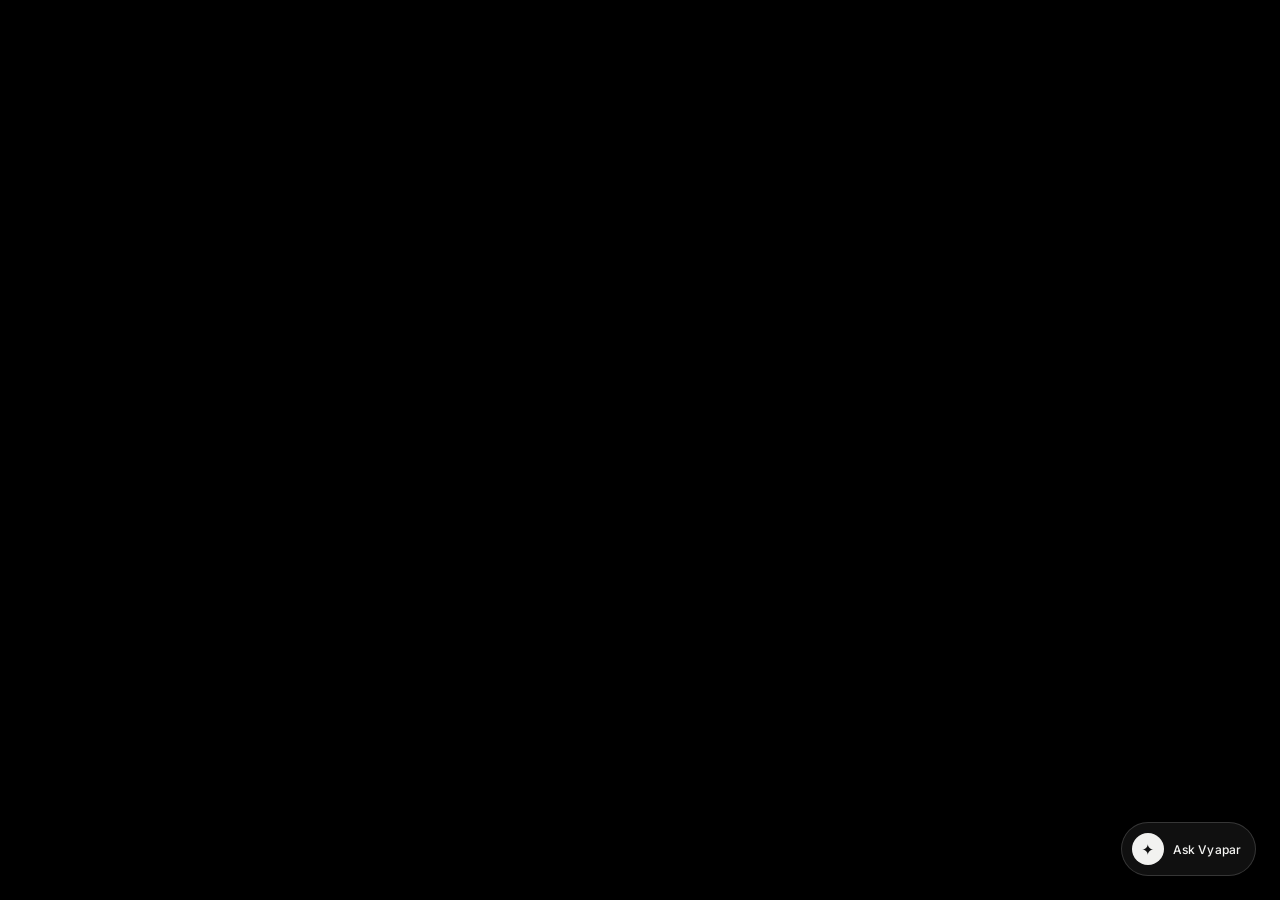
==== commit defe684c: "Restore final Vyapar presentation and remove extra splash" ====
--- a/vyapar-growth-intelligence/index.html
+++ b/vyapar-growth-intelligence/index.html
@@ -3,13 +3,7 @@
 <link href="https://fonts.googleapis.com/css2?family=Inter:wght@400;500;600&display=swap" rel="stylesheet">
 <link href="https://db.onlinewebfonts.com/c/8cb707a9b8a73f8a7403336b861c3074?family=BubbledotICG-FinePos" rel="stylesheet">
 <link rel="stylesheet" href="https://cdnjs.cloudflare.com/ajax/libs/font-awesome/6.5.2/css/all.min.css" integrity="sha512-SnH5WK+bZxgPHs44uWIX+LLJAJ9/2PkPKZ5QiAj6Ta86w+fsb2TkcmfRyVX3pBnMFcV7oQPJkl9QevSCWr3W6A==" crossorigin="anonymous" referrerpolicy="no-referrer">
-<link rel="stylesheet" href="styles.css"></head><body><section class="front-splash" id="splash" aria-label="Vyapar Intelligence opening">
-  <div class="frontGlow"></div>
-  <div class="frontMark" aria-hidden="true"><span>V</span></div>
-  <div class="frontBrand">VYAPAR</div>
-  <div class="frontSub">Growth Intelligence</div>
-  <button class="frontEnter" id="enter">Enter Workspace</button>
-</section><section class="landing" id="landing" aria-label="Vyapar Intelligence landing">
+<link rel="stylesheet" href="styles.css"></head><body><section class="landing" id="landing" aria-label="Vyapar Intelligence landing">
   <div class="bg">
     <video class="bg-video" autoplay muted loop playsinline>
       <source src="https://d8j0ntlcm91z4.cloudfront.net/user_38xzZboKViGWJOttwIXH07lWA1P/hf_20260809_012548_ef22562c-c0ae-4816-ad9d-f8922af4e6a7.mp4" type="video/mp4" />
@@ -18,7 +12,7 @@
   </div>
   <div class="page">
     <header class="landingHeader anim" style="--d:.05s">
-      <button class="landingLogo" id="landingLogo" aria-label="Vyapar home"><img src="assets/logo.webp" alt="" width="52" height="52" onerror="this.style.display='none';this.nextElementSibling.style.display='grid'"><span class="logoFallback">V</span></button>
+      <button class="landingLogo" id="landingLogo" aria-label="Vyapar home"><img src="assets/logo.webp" alt="" width="52" height="52" onerror="this.style.display='none';this.nextElementSibling.style.display='grid'"><span class="logoFallback" aria-hidden="true"><svg viewBox="0 0 40 32" width="25" height="21"><path fill="#ef3340" d="M2 4h10l8 13 8-13h10L20 30z"/><path fill="#f6a623" d="M20 17 28 4h10L25 23z"/><path fill="#ffd33d" d="M28 4h10l-5 8z"/></svg></span></button>
       <nav class="landingNav" aria-label="Main navigation">
         <button class="landLink active" data-land="home">Home</button>
         <button class="landLink" data-land="product">Product</button>
@@ -47,7 +41,7 @@
         </div>
       </div>
       <h1 class="headline"><span>Intelligence</span><span>Designed To Evolve</span></h1>
-      <p class="subhead anim" style="--d:.28s">Build applications that reason, adapt and collaborate using a modular<br class="desktopBreak"> AI platform designed for production.</p>
+      <p class="subhead anim" style="--d:.28s">Business intelligence for growth, revenue, customers, products, payments and inventory — designed to turn business signals into decisions.</p>
       <button class="cta anim" id="getStarted" style="--d:.4s">Get Started</button>
     </main>
     <footer class="stats anim" id="stats" style="--d:.52s">
@@ -63,7 +57,7 @@
 <div class="navSection"><button class="navHead" data-toggle="workspace">WORKSPACE <span>⌄</span></button><div class="navItems closed" id="workspace">
 <button class="navItem active" data-go="overview">Executive Overview</button><button class="navItem" data-go="health">Business Health</button><button class="navItem" data-go="growth">Growth</button><button class="navItem" data-go="revenue">Revenue</button><button class="navItem" data-go="customers">Customers</button><button class="navItem" data-go="products">Products</button><button class="navItem" data-go="payments">Payments</button><button class="navItem" data-go="inventory">Inventory</button><button class="navItem" data-go="regions">Regions</button></div></div>
 <div class="navSection"><button class="navHead" data-toggle="decision" data-go="ai">DECISION LAB <span>⌄</span></button><div class="navItems closed" id="decision"><button class="navItem" data-go="ai">AI Insights</button><button class="navItem" data-go="opportunities">Growth Opportunities</button><button class="navItem" data-go="risks">Risks & Anomalies</button><button class="navItem" data-go="scenario">Scenario Lab</button><button class="navItem" data-go="recommendations">Recommendations</button></div></div>
-<div class="navSection"><button class="navHead" data-toggle="reports">REPORTS <span>⌄</span></button><div class="navItems closed" id="reports"><button class="navItem" data-go="reportExec">Executive Report</button><button class="navItem" data-go="reportGrowth">Growth Report</button><button class="navItem" data-go="reportCustomer">Customer Report</button><button class="navItem" data-go="reportHealth">Business Health Report</button></div></div>
+<div class="navSection"><button class="navHead" data-toggle="reports">REPORTS <span>⌄</span></button><div class="navItems closed" id="reports"><button class="navItem" data-go="reportExec">Executive Report</button><button class="navItem" data-go="reportGrowth">Growth Report</button><button class="navItem" data-go="reportCustomer">Customer Report</button><button class="navItem" data-go="reportHealth">Business Health Report</button><button class="navItem" data-go="methodology">Data & Methodology</button></div></div>
 <div class="profileMini" data-go="profile"><div class="avatar">PA</div><div><b>Pranavi Addanki</b><span>Analyst workspace</span></div></div>
 </aside>
 <main class="main">
@@ -109,10 +103,27 @@
 <section class="view" id="reportGrowth"><div class="crumbs">Reports / <b>Growth Report</b></div><div class="pageHead"><div><div class="eyebrow">Growth report</div><h1>Growth driver summary</h1><p>Retention, activation and expansion signals.</p></div><button class="btn" data-report="Growth">Export summary</button></div><div class="card"><div class="signal"><label>Summary</label><strong>Growth is modeled across retention, workflow depth and expansion.</strong><p>Use the Growth page to inspect the underlying hypotheses and the Scenario Lab to stress assumptions.</p></div></div></section>
 <section class="view" id="reportHealth"><div class="crumbs">Reports / <b>Business Health Report</b></div><div class="pageHead"><div><div class="eyebrow">Business health report</div><h1>Health summary</h1><p>Diagnostic view of the core business signals.</p></div><button class="btn" data-report="Business Health">Export summary</button></div><div class="g4 grid"><div class="card"><h3>Revenue</h3><p class="sub">86 / 100</p></div><div class="card"><h3>Customer</h3><p class="sub">78 / 100</p></div><div class="card"><h3>Product</h3><p class="sub">82 / 100</p></div><div class="card"><h3>Retention</h3><p class="sub">69 / 100</p></div></div></section>\n<section class="view" id="reportCustomer"><div class="crumbs">Reports / <b>Customer Report</b></div><div class="pageHead"><div><div class="eyebrow">Customer report</div><h1>Customer risk summary</h1><p>Segment, health and next investigation.</p></div><button class="btn" data-report="Customer">Export summary</button></div><div class="card"><div class="g3 grid"><div><h3>2,146</h3><p class="sub">At-risk accounts</p></div><div><h3>₹34–46L</h3><p class="sub">Modeled retention opportunity</p></div><div><h3>30D</h3><p class="sub">Primary retention measurement</p></div></div></div></section>
 
-<section class="view" id="profile"><div class="crumbs">Profile / <b>Settings</b></div><div class="pageHead"><div><div class="eyebrow">Profile</div><h1>Pranavi Addanki</h1><p>Analyst · Vyapar Intelligence Workspace</p></div></div><div class="profileGrid"><div class="card profileHero"><div class="avatarBig">PA</div><h3>Pranavi Addanki</h3><p class="sub">Data Analyst / Product Analytics</p><span class="pill">Vyapar Intelligence</span></div><div class="card"><div class="setting"><div><strong>Workspace</strong><span>Vyapar Intelligence</span></div><span>Active</span></div><div class="setting"><div><strong>Notifications</strong><span>Decision alerts and report updates</span></div><button class="switch on pref" data-pref="notifications"><i></i></button></div><div class="setting"><div><strong>Theme</strong><span id="themeText">System preference</span></div><button class="switch pref" data-pref="theme"><i></i></button></div><div class="setting"><div><strong>Compact navigation</strong><span>Keep sections collapsed after navigation</span></div><button class="switch on pref"><i></i></button></div><div class="setting"><div><strong>Account settings</strong><span>Profile preferences for this prototype</span></div><button class="btn" data-action="account">Open</button></div></div></div></section>
+<section class="view" id="methodology"><div class="crumbs">Reports / <b>Data & Methodology</b></div>
+<div class="pageHead"><div><div class="eyebrow">Analytical evidence</div><h1>Trace the number before trusting the insight.</h1><p>A reproducible synthetic pipeline connects data quality, SQL transformations, Python analysis and decision outputs.</p></div><span class="pill" id="pipelineStatus">PIPELINE VERIFIED</span></div>
+<div class="section">Evidence chain</div><div class="pipeline"><div><b>01</b><strong>Source</strong><span>12,000 synthetic transactions</span></div><i>→</i><div><b>02</b><strong>Validate</strong><span>0 null · 0 duplicate rows</span></div><i>→</i><div><b>03</b><strong>Transform</strong><span>Customer health + workflow bands</span></div><i>→</i><div><b>04</b><strong>Analyze</strong><span>Retention + regional diagnostics</span></div><i>→</i><div><b>05</b><strong>Decide</strong><span>Testable action queues</span></div></div>
+<div class="section">Computed evidence</div><div class="kpis evidenceKpis"><div class="kpi"><label>Rows analyzed</label><b id="mRows">12,000</b><span class="upv">reproducible</span></div><div class="kpi"><label>Customers</label><b id="mCustomers">2,189</b></div><div class="kpi"><label>30D retention</label><b id="mRetention">69.7%</b></div><div class="kpi"><label>Collection rate</label><b id="mCollection">90.3%</b></div><div class="kpi"><label>Workflow lift</label><b id="mLift">+38.1 pts</b></div></div>
+<div class="grid g2"><div class="card"><h3>Analytical finding</h3><div class="signal"><label>Association</label><strong>Deeper workflow usage is associated with materially higher modeled retention.</strong><p>Shallow workflow retention: <b id="mLow">49.5%</b> · Deep workflow retention: <b id="mHigh">87.6%</b> · Correlation: <b id="mCorr">0.313</b>.</p></div></div><div class="card"><h3>How the result becomes a decision</h3><div class="actionGrid"><div class="action"><div><b>Signal</b><small>Workflow depth × retention</small></div><span class="score">Investigate</span></div><div class="action"><div><b>Experiment</b><small>Guided activation vs control cohort</small></div><span class="score">Test</span></div><div class="action"><div><b>Measure</b><small>30D retention + feature depth</small></div><span class="score">Validate</span></div></div></div></div>
+<div class="section">Methodology</div><div class="card methodGrid"><div><h3>SQL layer</h3><p class="sub">Customer-health view joins customer and transaction facts, aggregates billed/collected value and assigns workflow bands.</p></div><div><h3>Python layer</h3><p class="sub">Deterministic seed, data-quality gates, KPI calculations, segmentation, correlation and regional contribution.</p></div><div><h3>Model guardrail</h3><p class="sub">Association is not presented as causation. Scenario outputs remain directional and synthetic until validated experimentally.</p></div></div>
+</section><section class="view" id="profile"><div class="crumbs">Profile / <b>Settings</b></div><div class="pageHead"><div><div class="eyebrow">Profile</div><h1>Pranavi Addanki</h1><p>Analyst · Vyapar Intelligence Workspace</p></div></div><div class="profileGrid"><div class="card profileHero"><div class="avatarBig">PA</div><h3>Pranavi Addanki</h3><p class="sub">Data Analyst / Product Analytics</p><span class="pill">Vyapar Intelligence</span></div><div class="card"><div class="setting"><div><strong>Workspace</strong><span>Vyapar Intelligence</span></div><span>Active</span></div><div class="setting"><div><strong>Notifications</strong><span>Decision alerts and report updates</span></div><button class="switch on pref" data-pref="notifications"><i></i></button></div><div class="setting"><div><strong>Theme</strong><span id="themeText">System preference</span></div><button class="switch pref" data-pref="theme"><i></i></button></div><div class="setting"><div><strong>Compact navigation</strong><span>Keep sections collapsed after navigation</span></div><button class="switch on pref"><i></i></button></div><div class="setting"><div><strong>Account settings</strong><span>Profile preferences for this prototype</span></div><button class="btn" data-action="account">Open</button></div></div></div></section>
 
 <section class="view" id="revenueDummy"></section>
-<footer style="margin-top:32px;padding:18px 0;border-top:1px solid var(--line);color:var(--muted);font-size:8px;line-height:1.7">Portfolio disclosure: this is a simulated Growth Intelligence product built by Pranavi Addanki. Metrics and customer records are synthetic/model inputs and are not Vyapar internal performance. The interface demonstrates analytics/product-thinking patterns without claiming proprietary access.</footer>
+<footer style="margin-top:32px;padding:18px 0;border-top:1px solid var(--line);color:var(--muted);font-size:8px;line-height:1.7">Portfolio disclosure: this is a simulated Growth Intelligence product built by Pranavi Addanki. Metrics and customer records are synthetic/model inputs and are not Vyapar internal performance. Analytical evidence is reproducible from the analytics folder using deterministic synthetic data; no proprietary access is claimed.</footer>
 </div></main></div>
 <div class="modal" id="modal"><div class="modalBox"><div class="modalHead"><h3 id="modalTitle">Detail</h3><button class="close" id="close">×</button></div><div id="modalBody"></div></div></div><div class="toast" id="toast"></div>
-<script src="main.js"></script></body></html>+<script src="main.js"></script><button class="assistantFab" id="assistantFab" aria-label="Open Vyapar Intelligence Assistant" title="Vyapar Intelligence Assistant"><span class="assistantOrb">✦</span><span class="assistantFabText">Ask Vyapar</span></button>
+<aside class="assistantPanel" id="assistantPanel" aria-label="Vyapar Intelligence Assistant" aria-hidden="true">
+  <div class="assistantHead"><div><div class="assistantKicker">VYAPAR INTELLIGENCE</div><h2>Decision Assistant</h2><p>Ask about metrics, signals, risks or methodology.</p></div><button class="assistantClose" id="assistantClose" aria-label="Close assistant">×</button></div>
+  <div class="assistantSuggestions" id="assistantSuggestions">
+    <button data-prompt="What are the biggest risks right now?">Biggest risks</button>
+    <button data-prompt="What is driving growth?">Growth drivers</button>
+    <button data-prompt="Explain the retention finding">Retention finding</button>
+  </div>
+  <div class="assistantMessages" id="assistantMessages" aria-live="polite"><div class="assistantMsg assistant"><span class="msgLabel">VYAPAR AI</span><p>I’m your decision assistant. I can explain the modeled KPIs, surface signals, and translate them into next-step investigations.</p></div></div>
+  <form class="assistantForm" id="assistantForm"><input id="assistantInput" autocomplete="off" placeholder="Ask a business question…" aria-label="Ask a business question"><button type="submit" aria-label="Send">↑</button></form>
+  <div class="assistantNote">Modeled portfolio data · AI responses are decision support, not company forecasts.</div>
+</aside></body></html>
--- a/vyapar-growth-intelligence/styles.css
+++ b/vyapar-growth-intelligence/styles.css
@@ -1,6 +1,6 @@
 
-:root{--bg:#07100d;--surface:#0c1713;--surface2:#101e19;--surface3:#15251f;--line:#20362e;--text:#f3f8f5;--muted:#91a59c;--green:#4ee6a5;--green2:#2ab77f;--amber:#f3c65b;--red:#ff7279;--blue:#7ca8ff;--shadow:0 25px 70px #0006}
-:root.light{--bg:#f5f8f6;--surface:#fff;--surface2:#f0f5f2;--surface3:#e5eee9;--line:#d5e1db;--text:#15221d;--muted:#60736b;--green:#16885d;--green2:#0d704c;--amber:#9a6b00;--red:#c53b45;--blue:#315eaa;--shadow:0 18px 50px #16332612}
+:root{--bg:#07100d;--surface:#0c1713;--surface2:#101e19;--surface3:#15251f;--line:#20362e;--text:#f3f8f5;--muted:#91a59c;--green:#6f9f91;--green2:#557d72;--amber:#f3c65b;--red:#ff7279;--blue:#7ca8ff;--shadow:0 25px 70px #0006}
+:root.light{--bg:#f5f8f6;--surface:#fff;--surface2:#f0f5f2;--surface3:#e5eee9;--line:#d5e1db;--text:#15221d;--muted:#60736b;--green:#4f7f73;--green2:#3f665d;--amber:#9a6b00;--red:#c53b45;--blue:#315eaa;--shadow:0 18px 50px #16332612}
 *{box-sizing:border-box}html{scroll-behavior:smooth}body{margin:0;background:radial-gradient(900px 500px at 78% -5%,#185b4355,transparent 60%),var(--bg);color:var(--text);font:14px Inter,ui-sans-serif,system-ui,-apple-system,"Segoe UI",sans-serif;transition:.25s}button,input,select{font:inherit}button{cursor:pointer}.hidden{display:none!important}
 .splash{position:fixed;inset:0;z-index:100;background:radial-gradient(circle at 50% 42%,#154c3a 0,#09150f 34%,#050b08 72%);display:grid;place-items:center;overflow:hidden}.splash.out{animation:fade .65s forwards;pointer-events:none}@keyframes fade{to{opacity:0;visibility:hidden}}.orb{position:absolute;width:620px;height:620px;border:1px solid #4ee6a522;border-radius:50%;animation:spin 22s linear infinite}.orb:before{content:"";position:absolute;inset:70px;border:1px solid #4ee6a514;border-radius:50%}@keyframes spin{to{transform:rotate(360deg)}}.splashInner{text-align:center;position:relative}.mark{width:68px;height:68px;border:1px solid #4ee6a577;border-radius:20px;margin:0 auto 22px;display:grid;place-items:center;background:#10251d;box-shadow:0 0 60px #4ee6a522}.mark span{font-size:30px;font-weight:900;color:var(--green)}.splashBrand{font-size:44px;font-weight:900;letter-spacing:-.07em}.splashBrand i{font-style:normal;color:var(--green)}.splashSub{margin:9px 0 30px;color:#9bb0a7;letter-spacing:.2em;text-transform:uppercase;font-size:10px}.enter{border:1px solid var(--green);background:var(--green);color:#062117;border-radius:12px;padding:12px 22px;font-weight:850;box-shadow:0 0 35px #4ee6a522}.enter:hover{transform:translateY(-2px)}
 .app{display:none;min-height:100vh}.app.ready{display:flex}.side{width:248px;position:fixed;inset:0 auto 0 0;background:color-mix(in srgb,var(--surface) 94%,transparent);border-right:1px solid var(--line);padding:22px 14px;z-index:20;display:flex;flex-direction:column}.brand{padding:5px 10px 22px;font-size:16px;font-weight:900;letter-spacing:-.04em}.brand b{color:var(--green)}.brand small{display:block;color:var(--muted);font-size:8px;letter-spacing:.15em;text-transform:uppercase;margin-top:5px}.navSection{margin-top:7px}.navHead{width:100%;display:flex;justify-content:space-between;align-items:center;border:0;background:none;color:var(--muted);padding:11px 10px 7px;font-size:9px;font-weight:800;letter-spacing:.17em;text-transform:uppercase}.navItems{display:grid;gap:2px}.navItems.closed{display:none}.navItem{width:100%;border:0;background:none;color:var(--muted);text-align:left;padding:8px 10px;border-radius:9px;font-size:11px}.navItem:hover,.navItem.active{background:var(--surface3);color:var(--text)}.navItem.active{box-shadow:inset 2px 0 var(--green)}.profileMini{margin-top:auto;border-top:1px solid var(--line);padding:13px 9px;display:flex;gap:10px;align-items:center;cursor:pointer}.avatar{width:31px;height:31px;border-radius:10px;background:var(--surface3);display:grid;place-items:center;color:var(--green);font-weight:800}.profileMini b{font-size:10px}.profileMini span{display:block;color:var(--muted);font-size:8px;margin-top:2px}.main{margin-left:248px;width:calc(100% - 248px)}.top{height:64px;border-bottom:1px solid var(--line);display:flex;align-items:center;justify-content:space-between;padding:0 30px;position:sticky;top:0;background:color-mix(in srgb,var(--bg) 88%,transparent);backdrop-filter:blur(18px);z-index:15}.crumb{font-size:10px;color:var(--muted)}.crumb b{color:var(--text)}.topActions{display:flex;gap:7px}.iconBtn,.btn,.select,input{border:1px solid var(--line);background:var(--surface);color:var(--text);border-radius:9px;padding:8px 11px;font-size:10px}.iconBtn{min-width:36px}.btn.primary{background:var(--green);border-color:var(--green);color:#062117;font-weight:850}.btn:hover,.iconBtn:hover{border-color:var(--green)}.content{max-width:1450px;margin:auto;padding:30px}.view{display:none}.view.active{display:block;animation:up .24s ease}@keyframes up{from{opacity:0;transform:translateY(5px)}to{opacity:1;transform:none}}.pageHead{display:flex;justify-content:space-between;gap:20px;align-items:flex-end;margin-bottom:20px}.eyebrow{font-size:9px;color:var(--green);font-weight:850;letter-spacing:.18em;text-transform:uppercase}.pageHead h1{font-size:30px;letter-spacing:-.045em;margin:5px 0}.pageHead p{color:var(--muted);font-size:11px;margin:0;line-height:1.5}.crumbs{font-size:9px;color:var(--muted);margin-bottom:8px}.crumbs b{color:var(--text)}.grid{display:grid;gap:10px}.g2{grid-template-columns:1.4fr .6fr}.g3{grid-template-columns:repeat(3,1fr)}.g4{grid-template-columns:repeat(4,1fr)}.card{background:linear-gradient(145deg,var(--surface),var(--surface2));border:1px solid var(--line);border-radius:14px;padding:17px;box-shadow:0 10px 30px #0002}.card h3{margin:0 0 5px;font-size:13px}.sub{font-size:10px;color:var(--muted);line-height:1.65}.kpis{display:grid;grid-template-columns:repeat(5,1fr);gap:9px}.kpi{background:var(--surface);border:1px solid var(--line);border-radius:12px;padding:14px;min-height:98px}.kpi label{display:block;color:var(--muted);font-size:8px;text-transform:uppercase;letter-spacing:.12em}.kpi b{display:block;font-size:22px;margin:8px 0 5px;letter-spacing:-.04em}.upv{color:var(--green);font-size:9px}.downv{color:var(--red);font-size:9px}.section{font-size:9px;color:var(--muted);text-transform:uppercase;letter-spacing:.16em;margin:24px 0 8px}.brief{display:grid;gap:6px}.briefRow{display:grid;grid-template-columns:27px 1fr auto;gap:10px;align-items:start;padding:11px;border:1px solid var(--line);border-radius:10px}.num{width:25px;height:25px;border-radius:7px;background:var(--surface3);color:var(--green);display:grid;place-items:center;font-size:9px;font-weight:800}.briefRow strong{font-size:10px}.briefRow p{margin:3px 0 0;color:var(--muted);font-size:9px;line-height:1.45}.impact{color:var(--green);font-size:8px;white-space:nowrap}.health{display:grid;grid-template-columns:repeat(6,1fr);gap:7px}.healthBox{padding:12px;border:1px solid var(--line);border-radius:10px;background:var(--surface2)}.healthBox small{color:var(--muted);font-size:8px}.healthBox b{display:block;font-size:17px;margin:5px 0}.bar{height:4px;border-radius:10px;background:var(--surface3);overflow:hidden}.bar i{display:block;height:100%;background:var(--green)}.list{display:grid;gap:7px}.listRow{display:flex;justify-content:space-between;gap:12px;align-items:center;padding:12px;border:1px solid var(--line);border-radius:10px}.listRow strong{font-size:10px}.listRow span{font-size:9px;color:var(--muted)}.pill{border:1px solid var(--line);background:var(--surface2);color:var(--muted);border-radius:99px;padding:5px 8px;font-size:8px}.pill.good{color:var(--green);border-color:#28664f}.pill.warn{color:var(--amber);border-color:#66521f}.pill.bad{color:var(--red);border-color:#66343a}.tableWrap{overflow:auto}.table{width:100%;border-collapse:collapse;font-size:9px}.table th{color:var(--muted);font-size:7px;text-transform:uppercase;letter-spacing:.12em;text-align:left}.table th,.table td{padding:10px;border-bottom:1px solid var(--line);white-space:nowrap}.table td{color:var(--text)}.filters{display:flex;gap:7px;flex-wrap:wrap;margin-bottom:10px}.filters input{min-width:230px}.chart{height:230px}.chart svg{width:100%;height:100%}.chart .gridline{stroke:var(--line)}.chart .line{fill:none;stroke:var(--green);stroke-width:3}.chart .area{fill:url(#a)}.signal{border-left:3px solid var(--green);background:var(--surface2);padding:13px;border-radius:0 10px 10px 0;margin:7px 0}.signal label{font-size:8px;color:var(--green);text-transform:uppercase;letter-spacing:.12em}.signal strong{display:block;font-size:11px;margin:4px 0}.signal p{margin:0;color:var(--muted);font-size:9px;line-height:1.55}.actionGrid{display:grid;gap:7px}.action{display:flex;justify-content:space-between;gap:10px;padding:12px;border:1px solid var(--line);border-radius:10px}.action b{font-size:10px}.action small{display:block;color:var(--muted);font-size:8px;margin-top:4px}.score{color:var(--green);font-weight:850;font-size:10px}.rangeRow{margin:17px 0}.rangeRow label{display:flex;justify-content:space-between;font-size:9px;color:var(--muted);margin-bottom:7px}.rangeRow output{color:var(--green);font-weight:800}.range{width:100%;accent-color:var(--green)}.scenario{display:grid;grid-template-columns:1fr 1fr;gap:10px}.scenarioOut{display:grid;grid-template-columns:1fr 1fr;gap:7px}.scenarioOut .kpi{min-height:90px}.heat{display:grid;grid-template-columns:110px repeat(6,1fr);font-size:8px}.heat div{padding:10px;text-align:center;border:1px solid var(--line)}.h0{background:var(--surface2)}.h1{background:#17372b}.h2{background:#20533f}.h3{background:#2a6b50}.h4{background:#378362}.modal{position:fixed;inset:0;background:#0009;display:none;place-items:center;padding:20px;z-index:60}.modal.show{display:grid}.modalBox{width:min(680px,100%);background:var(--surface);border:1px solid var(--line);border-radius:16px;padding:20px;box-shadow:var(--shadow)}.modalHead{display:flex;justify-content:space-between;align-items:center}.modalHead h3{margin:0}.close{border:0;background:none;color:var(--muted);font-size:20px}.toast{position:fixed;right:22px;bottom:22px;background:var(--surface);border:1px solid var(--green);color:var(--text);padding:11px 14px;border-radius:10px;z-index:80;box-shadow:var(--shadow);font-size:10px;display:none}.toast.show{display:block;animation:up .2s}.profileGrid{display:grid;grid-template-columns:280px 1fr;gap:10px}.profileHero{text-align:center}.avatarBig{width:72px;height:72px;border-radius:22px;background:var(--surface3);color:var(--green);font-size:25px;font-weight:900;display:grid;place-items:center;margin:8px auto 12px}.setting{display:flex;justify-content:space-between;align-items:center;padding:13px 0;border-bottom:1px solid var(--line)}.setting:last-child{border:0}.setting strong{font-size:10px}.setting span{font-size:9px;color:var(--muted)}.switch{width:38px;height:21px;border-radius:99px;border:1px solid var(--line);background:var(--surface3);padding:2px}.switch i{display:block;width:15px;height:15px;border-radius:50%;background:var(--muted);transition:.2s}.switch.on{background:var(--green)}.switch.on i{transform:translateX(16px);background:#062117}.reportCard{min-height:150px;display:flex;flex-direction:column;justify-content:space-between}.reportCard .btn{align-self:flex-start}.mobileMenu{display:none}
@@ -8,4 +8,101 @@
 @media(max-width:720px){.side{display:none}.main{margin:0;width:100%}.mobileMenu{display:block}.content{padding:20px 14px 50px}.top{padding:0 14px}.kpis,.g3,.g4{grid-template-columns:1fr 1fr}.health{grid-template-columns:1fr 1fr}.pageHead{align-items:flex-start;flex-direction:column}.pageHead h1{font-size:25px}}
 @media(max-width:470px){.kpis,.g3,.g4{grid-template-columns:1fr}.splashBrand{font-size:35px}}
 
-@import url("https://fonts.googleapis.com/css2?family=Inter:wght@400;500;600&display=swap");@import url("https://db.onlinewebfonts.com/c/8cb707a9b8a73f8a7403336b861c3074?family=BubbledotICG-FinePos");@font-face{font-family:"Geist Pixel Circle";src:url("fonts/GeistPixel-Circle.woff2") format("woff2");font-weight:400;font-display:swap}:root{--font-sans:"Inter","Segoe UI",system-ui,sans-serif;--font-display:"BubbledotICG-FinePos","Geist Pixel Circle",monospace;--nav-shadow:0 4px 14px rgba(0,0,0,.16)}.front-splash{position:fixed;inset:0;z-index:120;background:#000;color:#fff;display:flex;flex-direction:column;align-items:center;justify-content:center;text-align:center;transition:opacity .7s,visibility .7s}.front-splash.out{opacity:0;visibility:hidden;pointer-events:none}.frontGlow{position:absolute;width:60vw;height:60vw;max-width:760px;max-height:760px;border:1px solid #ffffff12;border-radius:50%}.frontMark{width:68px;height:68px;border-radius:50%;background:#fff;color:#111;display:grid;place-items:center;box-shadow:var(--nav-shadow);margin-bottom:20px}.frontMark span{font:400 31px var(--font-display)}.frontBrand{font:600 34px var(--font-sans);letter-spacing:-.05em}.frontSub{font:500 11px var(--font-sans);letter-spacing:.22em;text-transform:uppercase;color:#8e8e8e;margin:8px 0 28px}.frontEnter{border:0;border-radius:999px;background:#fff;color:#111;padding:12px 25px;font:600 14px var(--font-sans);cursor:pointer;transition:.25s;box-shadow:0 0 0 1px #fff2,0 0 22px #fff3}.frontEnter:hover{transform:translateY(-2px)}.landing{position:fixed;inset:0;z-index:110;background:#000;color:#fff;display:none;overflow:hidden}.landing.show{display:block}.bg{background:#000;position:absolute;inset:0;overflow:hidden}.bg-video{position:absolute;inset:0;width:100%;height:100%;object-fit:cover;pointer-events:none;z-index:0}.videoShade{position:absolute;inset:0;background:rgba(0,0,0,.28);z-index:0}.page{display:flex;flex-direction:column;align-items:center;height:100vh;height:100dvh;overflow:hidden;padding:clamp(16px,2.4vh,28px) clamp(14px,3vw,32px);position:relative;z-index:1}.landingHeader{width:min(720px,100%);display:flex;align-items:center;gap:clamp(18px,2.8vw,28px);height:48px}.landingLogo{width:clamp(40px,4.4vw,46px);height:clamp(40px,4.4vw,46px);border:0;border-radius:50%;background:#fff;box-shadow:var(--nav-shadow);display:grid;place-items:center;overflow:hidden;transition:.25s}.landingLogo:hover{transform:scale(1.04)}.landingLogo img{width:52px;height:52px;object-fit:contain;transform:scale(.72)}.logoFallback{display:none;color:#111;font:400 24px var(--font-display)}.landingNav{height:clamp(44px,5.2vw,48px);max-width:430px;flex:1;padding:4px 8px;border-radius:999px;background:#fff;box-shadow:var(--nav-shadow);display:flex;align-items:center;justify-content:space-around}.landLink,.signIn{border:0;background:transparent;font:500 clamp(13px,1.4vw,15px) var(--font-sans);color:#2e2e2e;opacity:.5;position:relative;height:100%;padding:0 9px}.landLink:hover{opacity:.75}.landLink.active{opacity:1}.landLink.active:after{content:"";position:absolute;width:3px;height:3px;background:#000;border-radius:50%;bottom:5px;left:50%;box-shadow:-5px 0 #000,5px 0 #000}.signIn{height:clamp(44px,5.2vw,48px);padding:0 18px;border-radius:999px;background:#28282a;color:#c8c8c8;box-shadow:var(--nav-shadow);transition:.25s}.signIn:hover{background:#323234;color:#fff;transform:translateY(-1px)}.hero{width:min(900px,100%);text-align:center;display:flex;flex-direction:column;align-items:center;justify-content:center;flex:1;min-height:0}.trustRow{margin-bottom:clamp(16px,2.5vh,26px)}.trustAvatars{--trust-size:clamp(36px,4.5vw,42px);display:flex;align-items:center}.trustAvatar{width:var(--trust-size);height:var(--trust-size);padding:5px;border-radius:50%;background:#28282a;border:1px solid rgba(255,255,255,.4);position:relative;transition:transform .35s}.trustAvatar span{width:100%;height:100%;background:#fff;border-radius:50%;display:grid;place-items:center;color:#111}.trustAvatar i{font-size:calc(var(--trust-size)*.34)}.trustAvatar+.trustAvatar{margin-left:calc(var(--trust-size)*-.42)}.trustAvatar.one{z-index:1}.trustAvatar.two{z-index:2}.trustAvatar.three{z-index:4}.trustAvatar.one:hover{transform:translateY(-2px)}.trustAvatar.two:hover{transform:translateY(-4px)}.trustAvatar.three:hover{transform:translateY(-2px)}.trustPill{height:var(--trust-size);margin-left:calc(-.42*var(--trust-size));padding-left:calc(.58*var(--trust-size));padding-right:18px;border-radius:999px;background:#28282a;border:1px solid rgba(255,255,255,.4);display:flex;align-items:center;color:#c4c2c3;font:500 clamp(12px,1.4vw,13.5px) var(--font-sans);white-space:nowrap}.headline{margin:0;color:#fff;font:400 clamp(28px,6.2vw,80px)/1.12 var(--font-display);letter-spacing:-.04em;white-space:nowrap;overflow:hidden}.headline span{display:block;opacity:0;transform:translateY(14px);animation:headlineFade .85s cubic-bezier(.22,1,.36,1) forwards}.headline span:nth-child(1){animation-delay:.12s}.headline span:nth-child(2){animation-delay:.3s}@keyframes headlineFade{to{opacity:1;transform:none}}.subhead{margin:clamp(14px,2.1vh,20px) 0 0;max-width:min(500px,92%);color:#d0d0d0;opacity:.8;font:400 clamp(15.5px,calc(1.55vw + 2px),18.5px)/1.55 var(--font-sans)}.cta{margin-top:clamp(18px,2.8vh,28px);border:0;border-radius:999px;background:#fff;color:#000;font:600 clamp(13.5px,1.5vw,14.5px) var(--font-sans);padding:clamp(11px,1.6vh,13px) clamp(22px,3vw,28px);box-shadow:0 0 0 1px rgba(255,255,255,.15),0 0 22px rgba(255,255,255,.32),0 0 44px rgba(255,255,255,.12);transition:.25s}.cta:hover{transform:translateY(-2px) scale(1.02)}.stats{width:min(920px,100%);display:grid;grid-template-columns:repeat(4,1fr);gap:18px;padding-top:clamp(10px,1.8vh,18px)}.stat{display:flex;align-items:center;justify-content:center;gap:10px}.statIcon{font:400 clamp(22px,3vw,33px) var(--font-display);color:#fff}.stat strong{display:block;font:500 clamp(18px,2.2vw,26px)/1 var(--font-sans);letter-spacing:-.025em;font-variant-numeric:tabular-nums}.stat small{display:block;margin-top:5px;color:#8e8e8e;font:400 clamp(11px,1.2vw,12.5px) var(--font-sans)}.anim{opacity:0;transform:translateY(22px) scale(.98);filter:blur(6px);animation:reveal .85s cubic-bezier(.22,1,.36,1) var(--d,0s) forwards}@keyframes reveal{to{opacity:1;transform:none;filter:none}}.burger,.mobileOverlay{display:none}@media(max-width:720px){.landingNav,.signIn{display:none}.landingHeader{justify-content:space-between}.burger{display:grid;width:48px;height:48px;border:0;border-radius:50%;background:#28282a;place-items:center;align-content:center;gap:4px}.burger i{display:block;width:18px;height:1.5px;background:#fff;transition:.25s}.burger.open{background:#fff}.burger.open i{background:#000}.burger.open i:nth-child(1){transform:translateY(5.5px) rotate(45deg)}.burger.open i:nth-child(2){opacity:0}.burger.open i:nth-child(3){transform:translateY(-5.5px) rotate(-45deg)}.mobileOverlay{position:fixed;inset:0;background:rgba(0,0,0,.62);backdrop-filter:blur(6px);z-index:30;display:block;animation:overlayIn .28s}.mobileOverlay[hidden]{display:none}.mobileSheet{position:absolute;top:82px;left:14px;right:14px;background:#fff;color:#111;border-radius:28px;padding:22px 18px 20px;box-shadow:0 20px 60px rgba(0,0,0,.45);display:grid;gap:3px;animation:menuIn .38s cubic-bezier(.22,1,.36,1)}@keyframes overlayIn{from{opacity:0}to{opacity:1}}@keyframes menuIn{from{opacity:0;transform:translateY(-10px) scale(.98)}to{opacity:1;transform:none}}.mobileLink{position:relative;border:0;background:transparent;text-align:left;color:#2e2e2e;padding:15px 10px;font:500 15px var(--font-sans);opacity:.65}.mobileLink.active{opacity:1}.mobileLink.active:after{content:"";position:absolute;width:3px;height:3px;background:#000;border-radius:50%;right:10px;bottom:50%;box-shadow:-5px 0 #000,5px 0 #000}.headline{letter-spacing:-.08em;line-height:1.05;font-size:clamp(28px,8.4vw,58px)}.subhead{font-size:15px}.desktopBreak{display:none}.stats{grid-template-columns:repeat(2,1fr);gap:12px}.stat{justify-content:flex-start;padding-left:10px}.main{margin-left:0;width:100%}.content{padding:20px 16px}.side{transform:translateX(-100%);transition:transform .25s}.side.mobileOpen{transform:none}.mobileMenu{display:block}}@media(max-width:420px){.trustAvatars{--trust-size:34px}.trustPill{font-size:12px;padding-right:12px}.headline{letter-spacing:-.09em;line-height:1.04;font-size:clamp(28px,9.5vw,42px)}.subhead{font-size:14px}.stats{gap:8px}.stat{gap:7px;padding-left:4px}}@media(max-height:700px) and (min-width:721px){.hero{justify-content:flex-start;padding-top:clamp(20px,4vh,42px)}.trustRow{margin-bottom:14px}.subhead{margin-top:10px}.cta{margin-top:14px}.stats{padding-top:8px}}body.menu-open{overflow:hidden}@media(prefers-reduced-motion:reduce){*,*::before,*::after{animation-duration:.01ms!important;animation-iteration-count:1!important;scroll-behavior:auto!important;transition-duration:.01ms!important}.headline span,.anim{opacity:1;transform:none;filter:none}}+@import url("https://fonts.googleapis.com/css2?family=Inter:wght@400;500;600&display=swap");@import url("https://db.onlinewebfonts.com/c/8cb707a9b8a73f8a7403336b861c3074?family=BubbledotICG-FinePos");@font-face{font-family:"Geist Pixel Circle";src:url("fonts/GeistPixel-Circle.woff2") format("woff2");font-weight:400;font-display:swap}:root{--bg:#000000;--text:#ffffff;--muted:#8e8e8e;--nav-text:#2e2e2e;--pill-dark:#28282a;--sign-in-text:#c8c8c8;--trust-bg:#28282a;--trust-border:rgba(255,255,255,.4);--trust-text:#c4c2c3;--font-sans:"Inter","Segoe UI",system-ui,sans-serif;--font-display:"BubbledotICG-FinePos","Geist Pixel Circle",monospace;--nav-shadow:0 4px 14px rgba(0,0,0,.16)}.front-splash{position:fixed;inset:0;z-index:120;background:#000;color:#fff;display:flex;flex-direction:column;align-items:center;justify-content:center;text-align:center;transition:opacity .7s,visibility .7s}.front-splash.out{opacity:0;visibility:hidden;pointer-events:none}.frontGlow{pointer-events:none;position:absolute;width:60vw;height:60vw;max-width:760px;max-height:760px;border:1px solid #ffffff12;border-radius:50%}.frontMark{width:68px;height:68px;border-radius:50%;background:#fff;color:#111;display:grid;place-items:center;box-shadow:var(--nav-shadow);margin-bottom:20px}.frontMark span{font:400 31px var(--font-display)}.frontBrand{font:600 34px var(--font-sans);letter-spacing:-.05em}.frontSub{font:500 11px var(--font-sans);letter-spacing:.22em;text-transform:uppercase;color:#8e8e8e;margin:8px 0 28px}.frontEnter{border:0;border-radius:999px;background:#fff;color:#111;padding:12px 25px;font:600 14px var(--font-sans);cursor:pointer;transition:.25s;box-shadow:0 0 0 1px #fff2,0 0 22px #fff3}.frontEnter:hover{transform:translateY(-2px)}.landing{position:fixed;inset:0;z-index:110;background:#000;color:#fff;display:none;overflow:hidden}.landing.show{display:block}.bg{background:#000;position:absolute;inset:0;overflow:hidden}.bg-video{position:absolute;inset:0;width:100%;height:100%;object-fit:cover;pointer-events:none;z-index:0}.videoShade{position:absolute;inset:0;background:rgba(0,0,0,.28);z-index:0}.page{display:flex;flex-direction:column;align-items:center;height:100vh;height:100dvh;overflow:hidden;padding:clamp(16px,2.4vh,28px) clamp(14px,3vw,32px);position:relative;z-index:1}.landingHeader{width:min(720px,100%);display:flex;align-items:center;gap:clamp(18px,2.8vw,28px);height:48px}.landingLogo{width:clamp(40px,4.4vw,46px);height:clamp(40px,4.4vw,46px);border:0;border-radius:50%;background:#fff;box-shadow:var(--nav-shadow);display:grid;place-items:center;overflow:hidden;transition:.25s}.landingLogo:hover{transform:scale(1.04)}.landingLogo img{width:52px;height:52px;object-fit:contain;transform:scale(.72)}.logoFallback{display:none;color:#111;font:400 24px var(--font-display)}.landingNav{height:clamp(44px,5.2vw,48px);max-width:430px;flex:1;padding:4px 8px;border-radius:999px;background:#fff;box-shadow:var(--nav-shadow);display:flex;align-items:center;justify-content:space-around}.landLink,.signIn{border:0;background:transparent;font:500 clamp(13px,1.4vw,15px) var(--font-sans);color:#2e2e2e;opacity:.5;position:relative;height:100%;padding:0 9px}.landLink:hover{opacity:.75}.landLink.active{opacity:1}.landLink.active:after{content:"";position:absolute;width:3px;height:3px;background:#000;border-radius:50%;bottom:5px;left:50%;box-shadow:-5px 0 #000,5px 0 #000}.signIn{height:clamp(44px,5.2vw,48px);padding:0 18px;border-radius:999px;background:#28282a;color:#c8c8c8;box-shadow:var(--nav-shadow);transition:.25s}.signIn:hover{background:#323234;color:#fff;transform:translateY(-1px)}.hero{width:min(900px,100%);text-align:center;display:flex;flex-direction:column;align-items:center;justify-content:center;flex:1;min-height:0}.trustRow{margin-bottom:clamp(16px,2.5vh,26px)}.trustAvatars{--trust-size:clamp(36px,4.5vw,42px);display:flex;align-items:center}.trustAvatar{width:var(--trust-size);height:var(--trust-size);padding:5px;border-radius:50%;background:#28282a;border:1px solid rgba(255,255,255,.4);position:relative;transition:transform .35s}.trustAvatar span{width:100%;height:100%;background:#fff;border-radius:50%;display:grid;place-items:center;color:#111}.trustAvatar i{font-size:calc(var(--trust-size)*.34)}.trustAvatar+.trustAvatar{margin-left:calc(var(--trust-size)*-.42)}.trustAvatar.one{z-index:1}.trustAvatar.two{z-index:2}.trustAvatar.three{z-index:4}.trustAvatar.one:hover{transform:translateY(-2px)}.trustAvatar.two:hover{transform:translateY(-4px)}.trustAvatar.three:hover{transform:translateY(-2px)}.trustPill{height:var(--trust-size);margin-left:calc(-.42*var(--trust-size));padding-left:calc(.58*var(--trust-size));padding-right:18px;border-radius:999px;background:#28282a;border:1px solid rgba(255,255,255,.4);display:flex;align-items:center;color:#c4c2c3;font:500 clamp(12px,1.4vw,13.5px) var(--font-sans);white-space:nowrap}.headline{margin:0;color:#fff;font:400 clamp(28px,6.2vw,80px)/1.12 var(--font-display);letter-spacing:-.04em;white-space:nowrap;overflow:hidden}.headline span{display:block;opacity:0;transform:translateY(14px);animation:headlineFade .85s cubic-bezier(.22,1,.36,1) forwards}.headline span:nth-child(1){animation-delay:.12s}.headline span:nth-child(2){animation-delay:.3s}@keyframes headlineFade{to{opacity:1;transform:none}}.subhead{margin:clamp(14px,2.1vh,20px) 0 0;max-width:min(500px,92%);color:#d0d0d0;opacity:.8;font:400 clamp(15.5px,calc(1.55vw + 2px),18.5px)/1.55 var(--font-sans)}.cta{margin-top:clamp(18px,2.8vh,28px);border:0;border-radius:999px;background:#fff;color:#000;font:600 clamp(13.5px,1.5vw,14.5px) var(--font-sans);padding:clamp(11px,1.6vh,13px) clamp(22px,3vw,28px);box-shadow:0 0 0 1px rgba(255,255,255,.15),0 0 22px rgba(255,255,255,.32),0 0 44px rgba(255,255,255,.12);transition:.25s}.cta:hover{transform:translateY(-2px) scale(1.02)}.stats{width:min(920px,100%);display:grid;grid-template-columns:repeat(4,1fr);gap:18px;padding-top:clamp(10px,1.8vh,18px)}.stat{display:flex;align-items:center;justify-content:center;gap:10px}.statIcon{font:400 clamp(22px,3vw,33px) var(--font-display);color:#fff}.stat strong{display:block;font:500 clamp(18px,2.2vw,26px)/1 var(--font-sans);letter-spacing:-.025em;font-variant-numeric:tabular-nums}.stat small{display:block;margin-top:5px;color:#8e8e8e;font:400 clamp(11px,1.2vw,12.5px) var(--font-sans)}.anim{opacity:0;transform:translateY(22px) scale(.98);filter:blur(6px);animation:reveal .85s cubic-bezier(.22,1,.36,1) var(--d,0s) forwards}@keyframes reveal{to{opacity:1;transform:none;filter:none}}.burger,.mobileOverlay{display:none}@media(max-width:720px){.landingNav,.signIn{display:none}.landingHeader{justify-content:space-between}.burger{display:grid;width:48px;height:48px;border:0;border-radius:50%;background:#28282a;place-items:center;align-content:center;gap:4px}.burger i{display:block;width:18px;height:1.5px;background:#fff;transition:.25s}.burger.open{background:#fff}.burger.open i{background:#000}.burger.open i:nth-child(1){transform:translateY(5.5px) rotate(45deg)}.burger.open i:nth-child(2){opacity:0}.burger.open i:nth-child(3){transform:translateY(-5.5px) rotate(-45deg)}.mobileOverlay{position:fixed;inset:0;background:rgba(0,0,0,.62);backdrop-filter:blur(6px);z-index:30;display:block;animation:overlayIn .28s}.mobileOverlay[hidden]{display:none}.mobileSheet{position:absolute;top:82px;left:14px;right:14px;background:#fff;color:#111;border-radius:28px;padding:22px 18px 20px;box-shadow:0 20px 60px rgba(0,0,0,.45);display:grid;gap:3px;animation:menuIn .38s cubic-bezier(.22,1,.36,1)}@keyframes overlayIn{from{opacity:0}to{opacity:1}}@keyframes menuIn{from{opacity:0;transform:translateY(-10px) scale(.98)}to{opacity:1;transform:none}}.mobileLink{position:relative;border:0;background:transparent;text-align:left;color:#2e2e2e;padding:15px 10px;font:500 15px var(--font-sans);opacity:.65}.mobileLink.active{opacity:1}.mobileLink.active:after{content:"";position:absolute;width:3px;height:3px;background:#000;border-radius:50%;right:10px;bottom:50%;box-shadow:-5px 0 #000,5px 0 #000}.headline{letter-spacing:-.08em;line-height:1.05;font-size:clamp(28px,8.4vw,58px)}.subhead{font-size:15px}.desktopBreak{display:none}.stats{grid-template-columns:repeat(2,1fr);gap:12px}.stat{justify-content:flex-start;padding-left:10px}.main{margin-left:0;width:100%}.content{padding:20px 16px}.side{transform:translateX(-100%);transition:transform .25s}.side.mobileOpen{transform:none}.mobileMenu{display:block}}@media(max-width:420px){.trustAvatars{--trust-size:34px}.trustPill{font-size:12px;padding-right:12px}.headline{letter-spacing:-.09em;line-height:1.04;font-size:clamp(28px,9.5vw,42px)}.subhead{font-size:14px}.stats{gap:8px}.stat{gap:7px;padding-left:4px}}@media(max-height:700px) and (min-width:721px){.hero{justify-content:flex-start;padding-top:clamp(20px,4vh,42px)}.trustRow{margin-bottom:14px}.subhead{margin-top:10px}.cta{margin-top:14px}.stats{padding-top:8px}}body.menu-open{overflow:hidden}@media(prefers-reduced-motion:reduce){*,*::before,*::after{animation-duration:.01ms!important;animation-iteration-count:1!important;scroll-behavior:auto!important;transition-duration:.01ms!important}.headline span,.anim{opacity:1;transform:none;filter:none}}
+/* Keep the existing application theme isolated from the landing-page variables. */
+.app{--bg:#07100d;--surface:#0c1713;--surface2:#101e19;--surface3:#15251f;--line:#20362e;--text:#f3f8f5;--muted:#91a59c;--green:#4ee6a5;--green2:#2ab77f;--amber:#f3c65b;--red:#ff7279;--blue:#7ca8ff;--shadow:0 25px 70px #0006}
+.light .app{--bg:#f5f8f6;--surface:#fff;--surface2:#f0f5f2;--surface3:#e5eee9;--line:#d5e1db;--text:#15221d;--muted:#60736b;--green:#16885d;--green2:#0d704c;--amber:#9a6b00;--red:#c53b45;--blue:#315eaa;--shadow:0 18px 50px #16332612}
+
+.logoFallback{place-items:center}.landingLogo img + .logoFallback{display:none}.landingLogo img[style*="display: none"] + .logoFallback{display:grid}
+/* Vyapar Intelligence continuity layer — restrained monochrome product language */
+.app{
+  --bg:#070707;--surface:#0d0d0e;--surface2:#131314;--surface3:#19191a;
+  --line:rgba(255,255,255,.10);--text:#f5f5f3;--muted:#929292;
+  --green:#a4c7ba;--green2:#89aa9f;--amber:#c7b57b;--red:#c88c91;--blue:#9caec9;
+  --shadow:0 24px 70px rgba(0,0,0,.42);
+  background:var(--bg);color:var(--text);
+}
+.light .app{
+  --bg:#f5f5f3;--surface:#ffffff;--surface2:#f0f0ee;--surface3:#e7e7e4;
+  --line:rgba(17,17,17,.11);--text:#171717;--muted:#6f6f6c;
+  --green:#5d8074;--green2:#48695f;--amber:#866f2d;--red:#9b5f67;--blue:#526b91;
+  --shadow:0 18px 50px rgba(0,0,0,.08);
+}
+.app{font-family:var(--font-sans);background:var(--bg)}
+.app .side{background:rgba(10,10,10,.94);border-right-color:var(--line);backdrop-filter:blur(18px)}
+.light .app .side{background:rgba(248,248,246,.94)}
+.app .brand{font-family:var(--font-sans);font-size:15px;letter-spacing:.02em;color:var(--text)}
+.app .brand b{color:var(--text);display:block;font-weight:500;letter-spacing:.18em;font-size:9px;margin-top:4px}
+.app .brand small{color:var(--muted);letter-spacing:.14em}
+.app .navHead{color:#777}
+.app .navItem{color:#8a8a8a;transition:background .2s,color .2s,transform .2s}
+.app .navItem:hover,.app .navItem.active{background:rgba(255,255,255,.055);color:var(--text)}
+.app .navItem.active{box-shadow:inset 1px 0 var(--green)}
+.app .profileMini{border-top-color:var(--line)}
+.app .avatar,.app .avatarBig{background:var(--surface3);color:var(--text)}
+.app .top{background:rgba(7,7,7,.82);border-bottom-color:var(--line);backdrop-filter:blur(18px)}
+.light .app .top{background:rgba(245,245,243,.84)}
+.app .crumb,.app .crumbs{color:var(--muted)}
+.app .crumb b,.app .crumbs b{color:var(--text)}
+.app .content{animation:productIn .42s cubic-bezier(.22,1,.36,1)}
+@keyframes productIn{from{opacity:0;transform:translateY(8px)}to{opacity:1;transform:none}}
+.app .pageHead h1{font-family:var(--font-sans);font-weight:500;letter-spacing:-.055em}
+.app .eyebrow,.app .upv,.app .score{color:var(--green)}
+.app .card,.app .kpi,.app .healthBox{background:var(--surface);border-color:var(--line);box-shadow:none}
+.app .card{border-radius:12px}
+.app .kpi{border-radius:10px}
+.app .card:hover,.app .kpi:hover{border-color:rgba(255,255,255,.16)}
+.light .app .card:hover,.light .app .kpi:hover{border-color:rgba(17,17,17,.16)}
+.app .section{color:#777}
+.app .btn,.app .iconBtn,.app .select,.app input{background:var(--surface);border-color:var(--line);color:var(--text)}
+.app .btn:hover,.app .iconBtn:hover{border-color:rgba(255,255,255,.28);transform:translateY(-1px)}
+.light .app .btn:hover,.light .app .iconBtn:hover{border-color:rgba(17,17,17,.25)}
+.app .btn.primary{background:#f2f2f0;color:#111;border-color:#f2f2f0}
+.light .app .btn.primary{background:#171717;color:#fff;border-color:#171717}
+.app .bar i{background:var(--green)}
+.app .line{stroke:var(--green)}
+.app .area{fill:rgba(164,199,186,.10)}
+.app .signal{border-left-color:var(--green);background:var(--surface2)}
+.app .num{background:var(--surface2);color:var(--text)}
+.app .pill{background:var(--surface2);border-color:var(--line)}
+.app .pill.good{color:var(--green);border-color:rgba(164,199,186,.35)}
+.app .pill.warn{color:var(--amber);border-color:rgba(199,181,123,.35)}
+.app .pill.bad{color:var(--red);border-color:rgba(200,140,145,.35)}
+.app .range{accent-color:var(--green)}
+.app .switch.on{background:var(--green)}
+.app .toast{border-color:var(--line)}
+@media(max-width:720px){.app .side{background:rgba(10,10,10,.98)}.light .app .side{background:rgba(248,248,246,.98)}}
+@media(prefers-reduced-motion:reduce){.app .content{animation:none}}
+.landing.leaving{display:block;animation:landingExit .42s cubic-bezier(.22,1,.36,1) forwards;pointer-events:none}@keyframes landingExit{to{opacity:0;transform:scale(.995)}}
+.pipeline{display:grid;grid-template-columns:1fr auto 1fr auto 1fr auto 1fr auto 1fr;gap:7px;align-items:stretch}
+.pipeline>div{padding:13px;border:1px solid var(--line);background:var(--surface);border-radius:10px;display:flex;flex-direction:column;gap:5px}.pipeline b{font-size:8px;color:var(--green)}.pipeline strong{font-size:10px}.pipeline span{font-size:8px;color:var(--muted);line-height:1.4}.pipeline>i{display:grid;place-items:center;color:var(--muted);font-style:normal}.methodGrid{display:grid;grid-template-columns:repeat(3,1fr);gap:18px}.methodGrid h3{margin:0 0 5px}.evidenceKpis .kpi{min-height:86px}@media(max-width:900px){.pipeline{grid-template-columns:1fr;gap:5px}.pipeline>i{transform:rotate(90deg);height:14px}.methodGrid{grid-template-columns:1fr}}
+/* Decision Assistant */
+.assistantFab{position:fixed;right:24px;bottom:24px;z-index:80;display:flex;align-items:center;gap:9px;border:1px solid rgba(255,255,255,.16);background:rgba(18,18,18,.92);color:#f5f5f3;border-radius:999px;padding:10px 14px 10px 10px;box-shadow:0 18px 45px rgba(0,0,0,.35);backdrop-filter:blur(16px);cursor:pointer;transition:transform .25s,border-color .25s,box-shadow .25s}
+.assistantFab:hover{transform:translateY(-3px);border-color:rgba(164,199,186,.5);box-shadow:0 22px 55px rgba(0,0,0,.45)}
+.assistantOrb{width:32px;height:32px;border-radius:50%;display:grid;place-items:center;background:#f2f2f0;color:#111;font-size:15px}
+.assistantFabText{font:500 12px var(--font-sans);letter-spacing:.01em}
+.assistantPanel{position:fixed;right:24px;bottom:24px;width:min(390px,calc(100vw - 32px));height:min(590px,calc(100vh - 48px));z-index:90;display:flex;flex-direction:column;background:rgba(13,13,14,.97);border:1px solid rgba(255,255,255,.12);border-radius:18px;box-shadow:0 28px 90px rgba(0,0,0,.58);backdrop-filter:blur(22px);overflow:hidden;opacity:0;pointer-events:none;transform:translateY(18px) scale(.97);transition:opacity .28s,transform .38s cubic-bezier(.22,1,.36,1)}
+.assistantPanel.open{opacity:1;pointer-events:auto;transform:none}
+.assistantHead{display:flex;justify-content:space-between;gap:16px;padding:20px 20px 16px;border-bottom:1px solid rgba(255,255,255,.08)}
+.assistantKicker{font:600 8px var(--font-sans);letter-spacing:.18em;color:#a4c7ba;margin-bottom:6px}
+.assistantHead h2{margin:0;font:500 20px var(--font-sans);letter-spacing:-.04em;color:#f5f5f3}
+.assistantHead p{margin:5px 0 0;color:#888;font:400 11px/1.45 var(--font-sans)}
+.assistantClose{width:30px;height:30px;border:1px solid rgba(255,255,255,.1);border-radius:50%;background:#171718;color:#aaa;font-size:19px;cursor:pointer}
+.assistantSuggestions{display:flex;gap:7px;overflow:auto;padding:12px 14px 5px;scrollbar-width:none}
+.assistantSuggestions::-webkit-scrollbar{display:none}
+.assistantSuggestions button{flex:0 0 auto;border:1px solid rgba(255,255,255,.1);background:#151516;color:#aaa;border-radius:999px;padding:7px 10px;font:400 10px var(--font-sans);cursor:pointer}
+.assistantSuggestions button:hover{color:#f5f5f3;border-color:rgba(164,199,186,.4)}
+.assistantMessages{flex:1;overflow:auto;padding:14px 15px 8px;display:flex;flex-direction:column;gap:11px}
+.assistantMsg{max-width:88%;padding:10px 12px;border-radius:12px;background:#151516;border:1px solid rgba(255,255,255,.07);color:#d6d6d4;font:400 12px/1.55 var(--font-sans)}
+.assistantMsg.user{align-self:flex-end;background:#e9e9e7;color:#111;border-color:#e9e9e7}
+.assistantMsg p{margin:3px 0 0}.msgLabel{display:block;font-size:7px;letter-spacing:.14em;color:#8d8d8d}.assistantMsg.user .msgLabel{color:#666}
+.assistantTyping{opacity:.65}.assistantTyping span{display:inline-block;width:4px;height:4px;border-radius:50%;background:#aaa;margin-right:3px;animation:assistantDot 1s infinite}.assistantTyping span:nth-child(2){animation-delay:.15s}.assistantTyping span:nth-child(3){animation-delay:.3s}
+@keyframes assistantDot{50%{opacity:.25;transform:translateY(-2px)}}
+.assistantForm{display:flex;gap:8px;margin:8px 12px 7px;padding:5px;background:#111112;border:1px solid rgba(255,255,255,.1);border-radius:12px}
+.assistantForm input{flex:1;min-width:0;background:transparent!important;border:0!important;outline:0!important;color:#f5f5f3!important;font:400 12px var(--font-sans);padding:9px 7px}
+.assistantForm button{width:34px;height:34px;border:0;border-radius:9px;background:#f2f2f0;color:#111;font-size:17px;cursor:pointer}
+.assistantNote{text-align:center;color:#666;font:400 8px var(--font-sans);padding:0 12px 11px}
+.light .assistantPanel{background:rgba(255,255,255,.97);border-color:rgba(17,17,17,.12);box-shadow:0 28px 90px rgba(0,0,0,.18)}
+.light .assistantHead{border-bottom-color:rgba(17,17,17,.08)}.light .assistantHead h2{color:#171717}.light .assistantSuggestions button{background:#f2f2f0;color:#666;border-color:rgba(17,17,17,.1)}
+.light .assistantMsg{background:#f1f1ef;color:#252525;border-color:rgba(17,17,17,.07)}.light .assistantMsg.user{background:#171717;color:#fff}.light .assistantForm{background:#f5f5f3;border-color:rgba(17,17,17,.1)}.light .assistantForm input{color:#171717!important}.light .assistantClose{background:#f0f0ee;color:#555}
+@media(max-width:720px){.assistantFab{right:16px;bottom:16px}.assistantPanel{right:12px;bottom:12px;width:calc(100vw - 24px);height:min(610px,calc(100vh - 24px));border-radius:16px}.assistantFabText{display:none}}
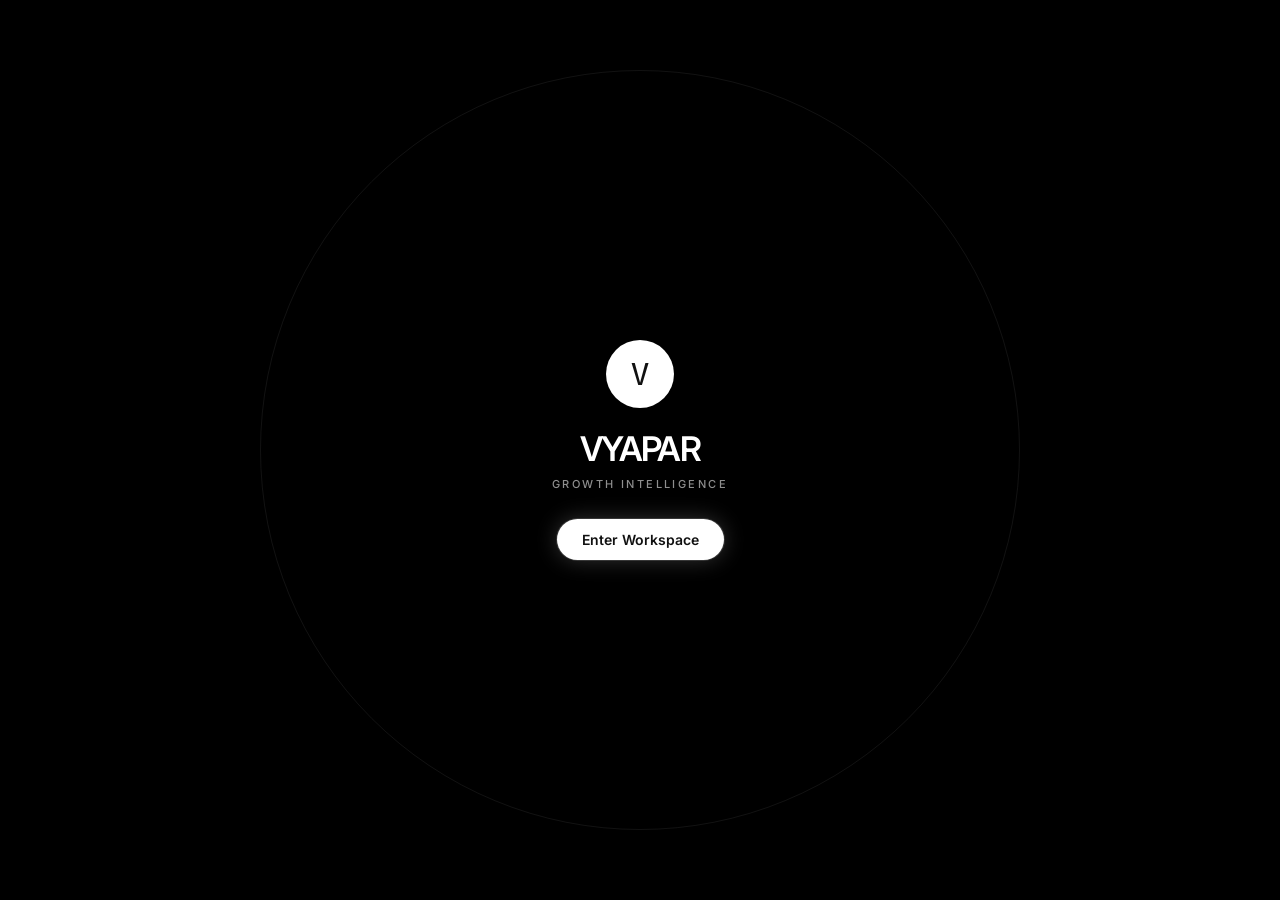
==== commit aae2f457: "Restore opening to landing to workspace flow" ====
--- a/vyapar-growth-intelligence/index.html
+++ b/vyapar-growth-intelligence/index.html
@@ -3,7 +3,13 @@
 <link href="https://fonts.googleapis.com/css2?family=Inter:wght@400;500;600&display=swap" rel="stylesheet">
 <link href="https://db.onlinewebfonts.com/c/8cb707a9b8a73f8a7403336b861c3074?family=BubbledotICG-FinePos" rel="stylesheet">
 <link rel="stylesheet" href="https://cdnjs.cloudflare.com/ajax/libs/font-awesome/6.5.2/css/all.min.css" integrity="sha512-SnH5WK+bZxgPHs44uWIX+LLJAJ9/2PkPKZ5QiAj6Ta86w+fsb2TkcmfRyVX3pBnMFcV7oQPJkl9QevSCWr3W6A==" crossorigin="anonymous" referrerpolicy="no-referrer">
-<link rel="stylesheet" href="styles.css"></head><body><section class="landing" id="landing" aria-label="Vyapar Intelligence landing">
+<link rel="stylesheet" href="styles.css"></head><body><section class="front-splash" id="splash" aria-label="Vyapar Intelligence opening">
+  <div class="frontGlow"></div>
+  <div class="frontMark" aria-hidden="true"><span>V</span></div>
+  <div class="frontBrand">VYAPAR</div>
+  <div class="frontSub">Growth Intelligence</div>
+  <button class="frontEnter" id="enter">Enter Workspace</button>
+</section><section class="landing" id="landing" aria-label="Vyapar Intelligence landing">
   <div class="bg">
     <video class="bg-video" autoplay muted loop playsinline>
       <source src="https://d8j0ntlcm91z4.cloudfront.net/user_38xzZboKViGWJOttwIXH07lWA1P/hf_20260809_012548_ef22562c-c0ae-4816-ad9d-f8922af4e6a7.mp4" type="video/mp4" />
--- a/vyapar-growth-intelligence/styles.css
+++ b/vyapar-growth-intelligence/styles.css
@@ -1,14 +1,14 @@
 
-:root{--bg:#07100d;--surface:#0c1713;--surface2:#101e19;--surface3:#15251f;--line:#20362e;--text:#f3f8f5;--muted:#91a59c;--green:#6f9f91;--green2:#557d72;--amber:#f3c65b;--red:#ff7279;--blue:#7ca8ff;--shadow:0 25px 70px #0006}
-:root.light{--bg:#f5f8f6;--surface:#fff;--surface2:#f0f5f2;--surface3:#e5eee9;--line:#d5e1db;--text:#15221d;--muted:#60736b;--green:#4f7f73;--green2:#3f665d;--amber:#9a6b00;--red:#c53b45;--blue:#315eaa;--shadow:0 18px 50px #16332612}
-*{box-sizing:border-box}html{scroll-behavior:smooth}body{margin:0;background:radial-gradient(900px 500px at 78% -5%,#185b4355,transparent 60%),var(--bg);color:var(--text);font:14px Inter,ui-sans-serif,system-ui,-apple-system,"Segoe UI",sans-serif;transition:.25s}button,input,select{font:inherit}button{cursor:pointer}.hidden{display:none!important}
+:root{--bg:#070707;--surface:#0d0d0e;--surface2:#131314;--surface3:#19191a;--line:#29292a;--text:#f5f5f3;--muted:#929292;--green:#a4c7ba;--green2:#89aa9f;--amber:#c7b57b;--red:#c88c91;--blue:#9caec9;--shadow:0 25px 70px #0008}
+:root.light{--bg:#f5f5f3;--surface:#fff;--surface2:#f0f0ee;--surface3:#e7e7e4;--line:#d8d8d5;--text:#171717;--muted:#6f6f6c;--green:#5d8074;--green2:#48695f;--amber:#866f2d;--red:#9b5f67;--blue:#526b91;--shadow:0 18px 50px #00000012}
+*{box-sizing:border-box}html{scroll-behavior:smooth}body{margin:0;background:var(--bg);color:var(--text);font:14px Inter,ui-sans-serif,system-ui,-apple-system,"Segoe UI",sans-serif;transition:.25s}button,input,select{font:inherit}button{cursor:pointer}.hidden{display:none!important}
 .splash{position:fixed;inset:0;z-index:100;background:radial-gradient(circle at 50% 42%,#154c3a 0,#09150f 34%,#050b08 72%);display:grid;place-items:center;overflow:hidden}.splash.out{animation:fade .65s forwards;pointer-events:none}@keyframes fade{to{opacity:0;visibility:hidden}}.orb{position:absolute;width:620px;height:620px;border:1px solid #4ee6a522;border-radius:50%;animation:spin 22s linear infinite}.orb:before{content:"";position:absolute;inset:70px;border:1px solid #4ee6a514;border-radius:50%}@keyframes spin{to{transform:rotate(360deg)}}.splashInner{text-align:center;position:relative}.mark{width:68px;height:68px;border:1px solid #4ee6a577;border-radius:20px;margin:0 auto 22px;display:grid;place-items:center;background:#10251d;box-shadow:0 0 60px #4ee6a522}.mark span{font-size:30px;font-weight:900;color:var(--green)}.splashBrand{font-size:44px;font-weight:900;letter-spacing:-.07em}.splashBrand i{font-style:normal;color:var(--green)}.splashSub{margin:9px 0 30px;color:#9bb0a7;letter-spacing:.2em;text-transform:uppercase;font-size:10px}.enter{border:1px solid var(--green);background:var(--green);color:#062117;border-radius:12px;padding:12px 22px;font-weight:850;box-shadow:0 0 35px #4ee6a522}.enter:hover{transform:translateY(-2px)}
-.app{display:none;min-height:100vh}.app.ready{display:flex}.side{width:248px;position:fixed;inset:0 auto 0 0;background:color-mix(in srgb,var(--surface) 94%,transparent);border-right:1px solid var(--line);padding:22px 14px;z-index:20;display:flex;flex-direction:column}.brand{padding:5px 10px 22px;font-size:16px;font-weight:900;letter-spacing:-.04em}.brand b{color:var(--green)}.brand small{display:block;color:var(--muted);font-size:8px;letter-spacing:.15em;text-transform:uppercase;margin-top:5px}.navSection{margin-top:7px}.navHead{width:100%;display:flex;justify-content:space-between;align-items:center;border:0;background:none;color:var(--muted);padding:11px 10px 7px;font-size:9px;font-weight:800;letter-spacing:.17em;text-transform:uppercase}.navItems{display:grid;gap:2px}.navItems.closed{display:none}.navItem{width:100%;border:0;background:none;color:var(--muted);text-align:left;padding:8px 10px;border-radius:9px;font-size:11px}.navItem:hover,.navItem.active{background:var(--surface3);color:var(--text)}.navItem.active{box-shadow:inset 2px 0 var(--green)}.profileMini{margin-top:auto;border-top:1px solid var(--line);padding:13px 9px;display:flex;gap:10px;align-items:center;cursor:pointer}.avatar{width:31px;height:31px;border-radius:10px;background:var(--surface3);display:grid;place-items:center;color:var(--green);font-weight:800}.profileMini b{font-size:10px}.profileMini span{display:block;color:var(--muted);font-size:8px;margin-top:2px}.main{margin-left:248px;width:calc(100% - 248px)}.top{height:64px;border-bottom:1px solid var(--line);display:flex;align-items:center;justify-content:space-between;padding:0 30px;position:sticky;top:0;background:color-mix(in srgb,var(--bg) 88%,transparent);backdrop-filter:blur(18px);z-index:15}.crumb{font-size:10px;color:var(--muted)}.crumb b{color:var(--text)}.topActions{display:flex;gap:7px}.iconBtn,.btn,.select,input{border:1px solid var(--line);background:var(--surface);color:var(--text);border-radius:9px;padding:8px 11px;font-size:10px}.iconBtn{min-width:36px}.btn.primary{background:var(--green);border-color:var(--green);color:#062117;font-weight:850}.btn:hover,.iconBtn:hover{border-color:var(--green)}.content{max-width:1450px;margin:auto;padding:30px}.view{display:none}.view.active{display:block;animation:up .24s ease}@keyframes up{from{opacity:0;transform:translateY(5px)}to{opacity:1;transform:none}}.pageHead{display:flex;justify-content:space-between;gap:20px;align-items:flex-end;margin-bottom:20px}.eyebrow{font-size:9px;color:var(--green);font-weight:850;letter-spacing:.18em;text-transform:uppercase}.pageHead h1{font-size:30px;letter-spacing:-.045em;margin:5px 0}.pageHead p{color:var(--muted);font-size:11px;margin:0;line-height:1.5}.crumbs{font-size:9px;color:var(--muted);margin-bottom:8px}.crumbs b{color:var(--text)}.grid{display:grid;gap:10px}.g2{grid-template-columns:1.4fr .6fr}.g3{grid-template-columns:repeat(3,1fr)}.g4{grid-template-columns:repeat(4,1fr)}.card{background:linear-gradient(145deg,var(--surface),var(--surface2));border:1px solid var(--line);border-radius:14px;padding:17px;box-shadow:0 10px 30px #0002}.card h3{margin:0 0 5px;font-size:13px}.sub{font-size:10px;color:var(--muted);line-height:1.65}.kpis{display:grid;grid-template-columns:repeat(5,1fr);gap:9px}.kpi{background:var(--surface);border:1px solid var(--line);border-radius:12px;padding:14px;min-height:98px}.kpi label{display:block;color:var(--muted);font-size:8px;text-transform:uppercase;letter-spacing:.12em}.kpi b{display:block;font-size:22px;margin:8px 0 5px;letter-spacing:-.04em}.upv{color:var(--green);font-size:9px}.downv{color:var(--red);font-size:9px}.section{font-size:9px;color:var(--muted);text-transform:uppercase;letter-spacing:.16em;margin:24px 0 8px}.brief{display:grid;gap:6px}.briefRow{display:grid;grid-template-columns:27px 1fr auto;gap:10px;align-items:start;padding:11px;border:1px solid var(--line);border-radius:10px}.num{width:25px;height:25px;border-radius:7px;background:var(--surface3);color:var(--green);display:grid;place-items:center;font-size:9px;font-weight:800}.briefRow strong{font-size:10px}.briefRow p{margin:3px 0 0;color:var(--muted);font-size:9px;line-height:1.45}.impact{color:var(--green);font-size:8px;white-space:nowrap}.health{display:grid;grid-template-columns:repeat(6,1fr);gap:7px}.healthBox{padding:12px;border:1px solid var(--line);border-radius:10px;background:var(--surface2)}.healthBox small{color:var(--muted);font-size:8px}.healthBox b{display:block;font-size:17px;margin:5px 0}.bar{height:4px;border-radius:10px;background:var(--surface3);overflow:hidden}.bar i{display:block;height:100%;background:var(--green)}.list{display:grid;gap:7px}.listRow{display:flex;justify-content:space-between;gap:12px;align-items:center;padding:12px;border:1px solid var(--line);border-radius:10px}.listRow strong{font-size:10px}.listRow span{font-size:9px;color:var(--muted)}.pill{border:1px solid var(--line);background:var(--surface2);color:var(--muted);border-radius:99px;padding:5px 8px;font-size:8px}.pill.good{color:var(--green);border-color:#28664f}.pill.warn{color:var(--amber);border-color:#66521f}.pill.bad{color:var(--red);border-color:#66343a}.tableWrap{overflow:auto}.table{width:100%;border-collapse:collapse;font-size:9px}.table th{color:var(--muted);font-size:7px;text-transform:uppercase;letter-spacing:.12em;text-align:left}.table th,.table td{padding:10px;border-bottom:1px solid var(--line);white-space:nowrap}.table td{color:var(--text)}.filters{display:flex;gap:7px;flex-wrap:wrap;margin-bottom:10px}.filters input{min-width:230px}.chart{height:230px}.chart svg{width:100%;height:100%}.chart .gridline{stroke:var(--line)}.chart .line{fill:none;stroke:var(--green);stroke-width:3}.chart .area{fill:url(#a)}.signal{border-left:3px solid var(--green);background:var(--surface2);padding:13px;border-radius:0 10px 10px 0;margin:7px 0}.signal label{font-size:8px;color:var(--green);text-transform:uppercase;letter-spacing:.12em}.signal strong{display:block;font-size:11px;margin:4px 0}.signal p{margin:0;color:var(--muted);font-size:9px;line-height:1.55}.actionGrid{display:grid;gap:7px}.action{display:flex;justify-content:space-between;gap:10px;padding:12px;border:1px solid var(--line);border-radius:10px}.action b{font-size:10px}.action small{display:block;color:var(--muted);font-size:8px;margin-top:4px}.score{color:var(--green);font-weight:850;font-size:10px}.rangeRow{margin:17px 0}.rangeRow label{display:flex;justify-content:space-between;font-size:9px;color:var(--muted);margin-bottom:7px}.rangeRow output{color:var(--green);font-weight:800}.range{width:100%;accent-color:var(--green)}.scenario{display:grid;grid-template-columns:1fr 1fr;gap:10px}.scenarioOut{display:grid;grid-template-columns:1fr 1fr;gap:7px}.scenarioOut .kpi{min-height:90px}.heat{display:grid;grid-template-columns:110px repeat(6,1fr);font-size:8px}.heat div{padding:10px;text-align:center;border:1px solid var(--line)}.h0{background:var(--surface2)}.h1{background:#17372b}.h2{background:#20533f}.h3{background:#2a6b50}.h4{background:#378362}.modal{position:fixed;inset:0;background:#0009;display:none;place-items:center;padding:20px;z-index:60}.modal.show{display:grid}.modalBox{width:min(680px,100%);background:var(--surface);border:1px solid var(--line);border-radius:16px;padding:20px;box-shadow:var(--shadow)}.modalHead{display:flex;justify-content:space-between;align-items:center}.modalHead h3{margin:0}.close{border:0;background:none;color:var(--muted);font-size:20px}.toast{position:fixed;right:22px;bottom:22px;background:var(--surface);border:1px solid var(--green);color:var(--text);padding:11px 14px;border-radius:10px;z-index:80;box-shadow:var(--shadow);font-size:10px;display:none}.toast.show{display:block;animation:up .2s}.profileGrid{display:grid;grid-template-columns:280px 1fr;gap:10px}.profileHero{text-align:center}.avatarBig{width:72px;height:72px;border-radius:22px;background:var(--surface3);color:var(--green);font-size:25px;font-weight:900;display:grid;place-items:center;margin:8px auto 12px}.setting{display:flex;justify-content:space-between;align-items:center;padding:13px 0;border-bottom:1px solid var(--line)}.setting:last-child{border:0}.setting strong{font-size:10px}.setting span{font-size:9px;color:var(--muted)}.switch{width:38px;height:21px;border-radius:99px;border:1px solid var(--line);background:var(--surface3);padding:2px}.switch i{display:block;width:15px;height:15px;border-radius:50%;background:var(--muted);transition:.2s}.switch.on{background:var(--green)}.switch.on i{transform:translateX(16px);background:#062117}.reportCard{min-height:150px;display:flex;flex-direction:column;justify-content:space-between}.reportCard .btn{align-self:flex-start}.mobileMenu{display:none}
+.app{display:none;min-height:100vh}.app.ready{display:flex}.side{width:248px;position:fixed;inset:0 auto 0 0;background:color-mix(in srgb,var(--surface) 94%,transparent);border-right:1px solid var(--line);padding:22px 14px;z-index:20;display:flex;flex-direction:column}.brand{padding:5px 10px 22px;font-size:16px;font-weight:900;letter-spacing:-.04em}.brand b{color:var(--green)}.brand small{display:block;color:var(--muted);font-size:8px;letter-spacing:.15em;text-transform:uppercase;margin-top:5px}.navSection{margin-top:7px}.navHead{width:100%;display:flex;justify-content:space-between;align-items:center;border:0;background:none;color:var(--muted);padding:11px 10px 7px;font-size:9px;font-weight:800;letter-spacing:.17em;text-transform:uppercase}.navItems{display:grid;gap:2px}.navItems.closed{display:none}.navItem{width:100%;border:0;background:none;color:var(--muted);text-align:left;padding:8px 10px;border-radius:9px;font-size:11px}.navItem:hover,.navItem.active{background:var(--surface3);color:var(--text)}.navItem.active{box-shadow:inset 2px 0 var(--green)}.profileMini{margin-top:auto;border-top:1px solid var(--line);padding:13px 9px;display:flex;gap:10px;align-items:center;cursor:pointer}.avatar{width:31px;height:31px;border-radius:10px;background:var(--surface3);display:grid;place-items:center;color:var(--green);font-weight:800}.profileMini b{font-size:10px}.profileMini span{display:block;color:var(--muted);font-size:8px;margin-top:2px}.main{margin-left:248px;width:calc(100% - 248px)}.top{height:64px;border-bottom:1px solid var(--line);display:flex;align-items:center;justify-content:space-between;padding:0 30px;position:sticky;top:0;background:color-mix(in srgb,var(--bg) 88%,transparent);backdrop-filter:blur(18px);z-index:15}.crumb{font-size:10px;color:var(--muted)}.crumb b{color:var(--text)}.topActions{display:flex;gap:7px}.iconBtn,.btn,.select,input{border:1px solid var(--line);background:var(--surface);color:var(--text);border-radius:9px;padding:8px 11px;font-size:10px}.iconBtn{min-width:36px}.btn.primary{background:var(--green);border-color:var(--green);color:#062117;font-weight:850}.btn:hover,.iconBtn:hover{border-color:var(--green)}.content{max-width:1450px;margin:auto;padding:30px}.view{display:none}.view.active{display:block;animation:up .24s ease}@keyframes up{from{opacity:0;transform:translateY(5px)}to{opacity:1;transform:none}}.pageHead{display:flex;justify-content:space-between;gap:20px;align-items:flex-end;margin-bottom:20px}.eyebrow{font-size:9px;color:var(--green);font-weight:850;letter-spacing:.18em;text-transform:uppercase}.pageHead h1{font-size:30px;letter-spacing:-.045em;margin:5px 0}.pageHead p{color:var(--muted);font-size:11px;margin:0;line-height:1.5}.crumbs{font-size:9px;color:var(--muted);margin-bottom:8px}.crumbs b{color:var(--text)}.grid{display:grid;gap:10px}.g2{grid-template-columns:1.4fr .6fr}.g3{grid-template-columns:repeat(3,1fr)}.g4{grid-template-columns:repeat(4,1fr)}.card{background:var(--surface);border:1px solid var(--line);border-radius:14px;padding:17px;box-shadow:0 10px 30px #0002}.card h3{margin:0 0 5px;font-size:13px}.sub{font-size:10px;color:var(--muted);line-height:1.65}.kpis{display:grid;grid-template-columns:repeat(5,1fr);gap:9px}.kpi{background:var(--surface);border:1px solid var(--line);border-radius:12px;padding:14px;min-height:98px}.kpi label{display:block;color:var(--muted);font-size:8px;text-transform:uppercase;letter-spacing:.12em}.kpi b{display:block;font-size:22px;margin:8px 0 5px;letter-spacing:-.04em}.upv{color:var(--green);font-size:9px}.downv{color:var(--red);font-size:9px}.section{font-size:9px;color:var(--muted);text-transform:uppercase;letter-spacing:.16em;margin:24px 0 8px}.brief{display:grid;gap:6px}.briefRow{display:grid;grid-template-columns:27px 1fr auto;gap:10px;align-items:start;padding:11px;border:1px solid var(--line);border-radius:10px}.num{width:25px;height:25px;border-radius:7px;background:var(--surface3);color:var(--green);display:grid;place-items:center;font-size:9px;font-weight:800}.briefRow strong{font-size:10px}.briefRow p{margin:3px 0 0;color:var(--muted);font-size:9px;line-height:1.45}.impact{color:var(--green);font-size:8px;white-space:nowrap}.health{display:grid;grid-template-columns:repeat(6,1fr);gap:7px}.healthBox{padding:12px;border:1px solid var(--line);border-radius:10px;background:var(--surface2)}.healthBox small{color:var(--muted);font-size:8px}.healthBox b{display:block;font-size:17px;margin:5px 0}.bar{height:4px;border-radius:10px;background:var(--surface3);overflow:hidden}.bar i{display:block;height:100%;background:var(--green)}.list{display:grid;gap:7px}.listRow{display:flex;justify-content:space-between;gap:12px;align-items:center;padding:12px;border:1px solid var(--line);border-radius:10px}.listRow strong{font-size:10px}.listRow span{font-size:9px;color:var(--muted)}.pill{border:1px solid var(--line);background:var(--surface2);color:var(--muted);border-radius:99px;padding:5px 8px;font-size:8px}.pill.good{color:var(--green);border-color:#28664f}.pill.warn{color:var(--amber);border-color:#66521f}.pill.bad{color:var(--red);border-color:#66343a}.tableWrap{overflow:auto}.table{width:100%;border-collapse:collapse;font-size:9px}.table th{color:var(--muted);font-size:7px;text-transform:uppercase;letter-spacing:.12em;text-align:left}.table th,.table td{padding:10px;border-bottom:1px solid var(--line);white-space:nowrap}.table td{color:var(--text)}.filters{display:flex;gap:7px;flex-wrap:wrap;margin-bottom:10px}.filters input{min-width:230px}.chart{height:230px}.chart svg{width:100%;height:100%}.chart .gridline{stroke:var(--line)}.chart .line{fill:none;stroke:var(--green);stroke-width:3}.chart .area{fill:url(#a)}.signal{border-left:3px solid var(--green);background:var(--surface2);padding:13px;border-radius:0 10px 10px 0;margin:7px 0}.signal label{font-size:8px;color:var(--green);text-transform:uppercase;letter-spacing:.12em}.signal strong{display:block;font-size:11px;margin:4px 0}.signal p{margin:0;color:var(--muted);font-size:9px;line-height:1.55}.actionGrid{display:grid;gap:7px}.action{display:flex;justify-content:space-between;gap:10px;padding:12px;border:1px solid var(--line);border-radius:10px}.action b{font-size:10px}.action small{display:block;color:var(--muted);font-size:8px;margin-top:4px}.score{color:var(--green);font-weight:850;font-size:10px}.rangeRow{margin:17px 0}.rangeRow label{display:flex;justify-content:space-between;font-size:9px;color:var(--muted);margin-bottom:7px}.rangeRow output{color:var(--green);font-weight:800}.range{width:100%;accent-color:var(--green)}.scenario{display:grid;grid-template-columns:1fr 1fr;gap:10px}.scenarioOut{display:grid;grid-template-columns:1fr 1fr;gap:7px}.scenarioOut .kpi{min-height:90px}.heat{display:grid;grid-template-columns:110px repeat(6,1fr);font-size:8px}.heat div{padding:10px;text-align:center;border:1px solid var(--line)}.h0{background:var(--surface2)}.h1{background:#17372b}.h2{background:#20533f}.h3{background:#2a6b50}.h4{background:#378362}.modal{position:fixed;inset:0;background:#0009;display:none;place-items:center;padding:20px;z-index:60}.modal.show{display:grid}.modalBox{width:min(680px,100%);background:var(--surface);border:1px solid var(--line);border-radius:16px;padding:20px;box-shadow:var(--shadow)}.modalHead{display:flex;justify-content:space-between;align-items:center}.modalHead h3{margin:0}.close{border:0;background:none;color:var(--muted);font-size:20px}.toast{position:fixed;right:22px;bottom:22px;background:var(--surface);border:1px solid var(--green);color:var(--text);padding:11px 14px;border-radius:10px;z-index:80;box-shadow:var(--shadow);font-size:10px;display:none}.toast.show{display:block;animation:up .2s}.profileGrid{display:grid;grid-template-columns:280px 1fr;gap:10px}.profileHero{text-align:center}.avatarBig{width:72px;height:72px;border-radius:22px;background:var(--surface3);color:var(--green);font-size:25px;font-weight:900;display:grid;place-items:center;margin:8px auto 12px}.setting{display:flex;justify-content:space-between;align-items:center;padding:13px 0;border-bottom:1px solid var(--line)}.setting:last-child{border:0}.setting strong{font-size:10px}.setting span{font-size:9px;color:var(--muted)}.switch{width:38px;height:21px;border-radius:99px;border:1px solid var(--line);background:var(--surface3);padding:2px}.switch i{display:block;width:15px;height:15px;border-radius:50%;background:var(--muted);transition:.2s}.switch.on{background:var(--green)}.switch.on i{transform:translateX(16px);background:#062117}.reportCard{min-height:150px;display:flex;flex-direction:column;justify-content:space-between}.reportCard .btn{align-self:flex-start}.mobileMenu{display:none}
 @media(max-width:1050px){.side{width:215px}.main{margin-left:215px;width:calc(100% - 215px)}.kpis{grid-template-columns:repeat(3,1fr)}.health{grid-template-columns:repeat(3,1fr)}.g2,.scenario,.profileGrid{grid-template-columns:1fr}}
 @media(max-width:720px){.side{display:none}.main{margin:0;width:100%}.mobileMenu{display:block}.content{padding:20px 14px 50px}.top{padding:0 14px}.kpis,.g3,.g4{grid-template-columns:1fr 1fr}.health{grid-template-columns:1fr 1fr}.pageHead{align-items:flex-start;flex-direction:column}.pageHead h1{font-size:25px}}
 @media(max-width:470px){.kpis,.g3,.g4{grid-template-columns:1fr}.splashBrand{font-size:35px}}
 
-@import url("https://fonts.googleapis.com/css2?family=Inter:wght@400;500;600&display=swap");@import url("https://db.onlinewebfonts.com/c/8cb707a9b8a73f8a7403336b861c3074?family=BubbledotICG-FinePos");@font-face{font-family:"Geist Pixel Circle";src:url("fonts/GeistPixel-Circle.woff2") format("woff2");font-weight:400;font-display:swap}:root{--bg:#000000;--text:#ffffff;--muted:#8e8e8e;--nav-text:#2e2e2e;--pill-dark:#28282a;--sign-in-text:#c8c8c8;--trust-bg:#28282a;--trust-border:rgba(255,255,255,.4);--trust-text:#c4c2c3;--font-sans:"Inter","Segoe UI",system-ui,sans-serif;--font-display:"BubbledotICG-FinePos","Geist Pixel Circle",monospace;--nav-shadow:0 4px 14px rgba(0,0,0,.16)}.front-splash{position:fixed;inset:0;z-index:120;background:#000;color:#fff;display:flex;flex-direction:column;align-items:center;justify-content:center;text-align:center;transition:opacity .7s,visibility .7s}.front-splash.out{opacity:0;visibility:hidden;pointer-events:none}.frontGlow{pointer-events:none;position:absolute;width:60vw;height:60vw;max-width:760px;max-height:760px;border:1px solid #ffffff12;border-radius:50%}.frontMark{width:68px;height:68px;border-radius:50%;background:#fff;color:#111;display:grid;place-items:center;box-shadow:var(--nav-shadow);margin-bottom:20px}.frontMark span{font:400 31px var(--font-display)}.frontBrand{font:600 34px var(--font-sans);letter-spacing:-.05em}.frontSub{font:500 11px var(--font-sans);letter-spacing:.22em;text-transform:uppercase;color:#8e8e8e;margin:8px 0 28px}.frontEnter{border:0;border-radius:999px;background:#fff;color:#111;padding:12px 25px;font:600 14px var(--font-sans);cursor:pointer;transition:.25s;box-shadow:0 0 0 1px #fff2,0 0 22px #fff3}.frontEnter:hover{transform:translateY(-2px)}.landing{position:fixed;inset:0;z-index:110;background:#000;color:#fff;display:none;overflow:hidden}.landing.show{display:block}.bg{background:#000;position:absolute;inset:0;overflow:hidden}.bg-video{position:absolute;inset:0;width:100%;height:100%;object-fit:cover;pointer-events:none;z-index:0}.videoShade{position:absolute;inset:0;background:rgba(0,0,0,.28);z-index:0}.page{display:flex;flex-direction:column;align-items:center;height:100vh;height:100dvh;overflow:hidden;padding:clamp(16px,2.4vh,28px) clamp(14px,3vw,32px);position:relative;z-index:1}.landingHeader{width:min(720px,100%);display:flex;align-items:center;gap:clamp(18px,2.8vw,28px);height:48px}.landingLogo{width:clamp(40px,4.4vw,46px);height:clamp(40px,4.4vw,46px);border:0;border-radius:50%;background:#fff;box-shadow:var(--nav-shadow);display:grid;place-items:center;overflow:hidden;transition:.25s}.landingLogo:hover{transform:scale(1.04)}.landingLogo img{width:52px;height:52px;object-fit:contain;transform:scale(.72)}.logoFallback{display:none;color:#111;font:400 24px var(--font-display)}.landingNav{height:clamp(44px,5.2vw,48px);max-width:430px;flex:1;padding:4px 8px;border-radius:999px;background:#fff;box-shadow:var(--nav-shadow);display:flex;align-items:center;justify-content:space-around}.landLink,.signIn{border:0;background:transparent;font:500 clamp(13px,1.4vw,15px) var(--font-sans);color:#2e2e2e;opacity:.5;position:relative;height:100%;padding:0 9px}.landLink:hover{opacity:.75}.landLink.active{opacity:1}.landLink.active:after{content:"";position:absolute;width:3px;height:3px;background:#000;border-radius:50%;bottom:5px;left:50%;box-shadow:-5px 0 #000,5px 0 #000}.signIn{height:clamp(44px,5.2vw,48px);padding:0 18px;border-radius:999px;background:#28282a;color:#c8c8c8;box-shadow:var(--nav-shadow);transition:.25s}.signIn:hover{background:#323234;color:#fff;transform:translateY(-1px)}.hero{width:min(900px,100%);text-align:center;display:flex;flex-direction:column;align-items:center;justify-content:center;flex:1;min-height:0}.trustRow{margin-bottom:clamp(16px,2.5vh,26px)}.trustAvatars{--trust-size:clamp(36px,4.5vw,42px);display:flex;align-items:center}.trustAvatar{width:var(--trust-size);height:var(--trust-size);padding:5px;border-radius:50%;background:#28282a;border:1px solid rgba(255,255,255,.4);position:relative;transition:transform .35s}.trustAvatar span{width:100%;height:100%;background:#fff;border-radius:50%;display:grid;place-items:center;color:#111}.trustAvatar i{font-size:calc(var(--trust-size)*.34)}.trustAvatar+.trustAvatar{margin-left:calc(var(--trust-size)*-.42)}.trustAvatar.one{z-index:1}.trustAvatar.two{z-index:2}.trustAvatar.three{z-index:4}.trustAvatar.one:hover{transform:translateY(-2px)}.trustAvatar.two:hover{transform:translateY(-4px)}.trustAvatar.three:hover{transform:translateY(-2px)}.trustPill{height:var(--trust-size);margin-left:calc(-.42*var(--trust-size));padding-left:calc(.58*var(--trust-size));padding-right:18px;border-radius:999px;background:#28282a;border:1px solid rgba(255,255,255,.4);display:flex;align-items:center;color:#c4c2c3;font:500 clamp(12px,1.4vw,13.5px) var(--font-sans);white-space:nowrap}.headline{margin:0;color:#fff;font:400 clamp(28px,6.2vw,80px)/1.12 var(--font-display);letter-spacing:-.04em;white-space:nowrap;overflow:hidden}.headline span{display:block;opacity:0;transform:translateY(14px);animation:headlineFade .85s cubic-bezier(.22,1,.36,1) forwards}.headline span:nth-child(1){animation-delay:.12s}.headline span:nth-child(2){animation-delay:.3s}@keyframes headlineFade{to{opacity:1;transform:none}}.subhead{margin:clamp(14px,2.1vh,20px) 0 0;max-width:min(500px,92%);color:#d0d0d0;opacity:.8;font:400 clamp(15.5px,calc(1.55vw + 2px),18.5px)/1.55 var(--font-sans)}.cta{margin-top:clamp(18px,2.8vh,28px);border:0;border-radius:999px;background:#fff;color:#000;font:600 clamp(13.5px,1.5vw,14.5px) var(--font-sans);padding:clamp(11px,1.6vh,13px) clamp(22px,3vw,28px);box-shadow:0 0 0 1px rgba(255,255,255,.15),0 0 22px rgba(255,255,255,.32),0 0 44px rgba(255,255,255,.12);transition:.25s}.cta:hover{transform:translateY(-2px) scale(1.02)}.stats{width:min(920px,100%);display:grid;grid-template-columns:repeat(4,1fr);gap:18px;padding-top:clamp(10px,1.8vh,18px)}.stat{display:flex;align-items:center;justify-content:center;gap:10px}.statIcon{font:400 clamp(22px,3vw,33px) var(--font-display);color:#fff}.stat strong{display:block;font:500 clamp(18px,2.2vw,26px)/1 var(--font-sans);letter-spacing:-.025em;font-variant-numeric:tabular-nums}.stat small{display:block;margin-top:5px;color:#8e8e8e;font:400 clamp(11px,1.2vw,12.5px) var(--font-sans)}.anim{opacity:0;transform:translateY(22px) scale(.98);filter:blur(6px);animation:reveal .85s cubic-bezier(.22,1,.36,1) var(--d,0s) forwards}@keyframes reveal{to{opacity:1;transform:none;filter:none}}.burger,.mobileOverlay{display:none}@media(max-width:720px){.landingNav,.signIn{display:none}.landingHeader{justify-content:space-between}.burger{display:grid;width:48px;height:48px;border:0;border-radius:50%;background:#28282a;place-items:center;align-content:center;gap:4px}.burger i{display:block;width:18px;height:1.5px;background:#fff;transition:.25s}.burger.open{background:#fff}.burger.open i{background:#000}.burger.open i:nth-child(1){transform:translateY(5.5px) rotate(45deg)}.burger.open i:nth-child(2){opacity:0}.burger.open i:nth-child(3){transform:translateY(-5.5px) rotate(-45deg)}.mobileOverlay{position:fixed;inset:0;background:rgba(0,0,0,.62);backdrop-filter:blur(6px);z-index:30;display:block;animation:overlayIn .28s}.mobileOverlay[hidden]{display:none}.mobileSheet{position:absolute;top:82px;left:14px;right:14px;background:#fff;color:#111;border-radius:28px;padding:22px 18px 20px;box-shadow:0 20px 60px rgba(0,0,0,.45);display:grid;gap:3px;animation:menuIn .38s cubic-bezier(.22,1,.36,1)}@keyframes overlayIn{from{opacity:0}to{opacity:1}}@keyframes menuIn{from{opacity:0;transform:translateY(-10px) scale(.98)}to{opacity:1;transform:none}}.mobileLink{position:relative;border:0;background:transparent;text-align:left;color:#2e2e2e;padding:15px 10px;font:500 15px var(--font-sans);opacity:.65}.mobileLink.active{opacity:1}.mobileLink.active:after{content:"";position:absolute;width:3px;height:3px;background:#000;border-radius:50%;right:10px;bottom:50%;box-shadow:-5px 0 #000,5px 0 #000}.headline{letter-spacing:-.08em;line-height:1.05;font-size:clamp(28px,8.4vw,58px)}.subhead{font-size:15px}.desktopBreak{display:none}.stats{grid-template-columns:repeat(2,1fr);gap:12px}.stat{justify-content:flex-start;padding-left:10px}.main{margin-left:0;width:100%}.content{padding:20px 16px}.side{transform:translateX(-100%);transition:transform .25s}.side.mobileOpen{transform:none}.mobileMenu{display:block}}@media(max-width:420px){.trustAvatars{--trust-size:34px}.trustPill{font-size:12px;padding-right:12px}.headline{letter-spacing:-.09em;line-height:1.04;font-size:clamp(28px,9.5vw,42px)}.subhead{font-size:14px}.stats{gap:8px}.stat{gap:7px;padding-left:4px}}@media(max-height:700px) and (min-width:721px){.hero{justify-content:flex-start;padding-top:clamp(20px,4vh,42px)}.trustRow{margin-bottom:14px}.subhead{margin-top:10px}.cta{margin-top:14px}.stats{padding-top:8px}}body.menu-open{overflow:hidden}@media(prefers-reduced-motion:reduce){*,*::before,*::after{animation-duration:.01ms!important;animation-iteration-count:1!important;scroll-behavior:auto!important;transition-duration:.01ms!important}.headline span,.anim{opacity:1;transform:none;filter:none}}
+@import url("https://fonts.googleapis.com/css2?family=Inter:wght@400;500;600&display=swap");@import url("https://db.onlinewebfonts.com/c/8cb707a9b8a73f8a7403336b861c3074?family=BubbledotICG-FinePos");@font-face{font-family:"Geist Pixel Circle";src:url("fonts/GeistPixel-Circle.woff2") format("woff2");font-weight:400;font-display:swap}:root{--bg:#000000;--text:#ffffff;--muted:#8e8e8e;--nav-text:#2e2e2e;--pill-dark:#28282a;--sign-in-text:#c8c8c8;--trust-bg:#28282a;--trust-border:rgba(255,255,255,.4);--trust-text:#c4c2c3;--font-sans:"Inter","Segoe UI",system-ui,sans-serif;--font-display:"BubbledotICG-FinePos","Geist Pixel Circle",monospace;--nav-shadow:0 4px 14px rgba(0,0,0,.16)}.front-splash{position:fixed;inset:0;z-index:120;background:#000;color:#fff;display:flex;flex-direction:column;align-items:center;justify-content:center;text-align:center;transition:opacity .7s,visibility .7s}.front-splash.out{opacity:0;visibility:hidden;pointer-events:none}.frontGlow{pointer-events:none;position:absolute;width:60vw;height:60vw;max-width:760px;max-height:760px;border:1px solid #ffffff12;border-radius:50%}.frontMark{width:68px;height:68px;border-radius:50%;background:#fff;color:#111;display:grid;place-items:center;box-shadow:var(--nav-shadow);margin-bottom:20px}.frontMark span{font:400 31px var(--font-display)}.frontBrand{font:600 34px var(--font-sans);letter-spacing:-.05em}.frontSub{font:500 11px var(--font-sans);letter-spacing:.22em;text-transform:uppercase;color:#8e8e8e;margin:8px 0 28px}.frontEnter{border:0;border-radius:999px;background:#fff;color:#111;padding:12px 25px;font:600 14px var(--font-sans);cursor:pointer;transition:.25s;box-shadow:0 0 0 1px #fff2,0 0 22px #fff3}.frontEnter:hover{transform:translateY(-2px)}.landing{position:fixed;inset:0;z-index:110;background:#000;color:#fff;display:block;overflow:hidden}.landing.show{display:block}.bg{background:#000;position:absolute;inset:0;overflow:hidden}.bg-video{position:absolute;inset:0;width:100%;height:100%;object-fit:cover;pointer-events:none;z-index:0}.videoShade{position:absolute;inset:0;background:rgba(0,0,0,.28);z-index:0}.page{display:flex;flex-direction:column;align-items:center;height:100vh;height:100dvh;overflow:hidden;padding:clamp(16px,2.4vh,28px) clamp(14px,3vw,32px);position:relative;z-index:1}.landingHeader{width:min(720px,100%);display:flex;align-items:center;gap:clamp(18px,2.8vw,28px);height:48px}.landingLogo{width:clamp(40px,4.4vw,46px);height:clamp(40px,4.4vw,46px);border:0;border-radius:50%;background:#fff;box-shadow:var(--nav-shadow);display:grid;place-items:center;overflow:hidden;transition:.25s}.landingLogo:hover{transform:scale(1.04)}.landingLogo img{width:52px;height:52px;object-fit:contain;transform:scale(.72)}.logoFallback{display:none;color:#111;font:400 24px var(--font-display)}.landingNav{height:clamp(44px,5.2vw,48px);max-width:430px;flex:1;padding:4px 8px;border-radius:999px;background:#fff;box-shadow:var(--nav-shadow);display:flex;align-items:center;justify-content:space-around}.landLink,.signIn{border:0;background:transparent;font:500 clamp(13px,1.4vw,15px) var(--font-sans);color:#2e2e2e;opacity:.5;position:relative;height:100%;padding:0 9px}.landLink:hover{opacity:.75}.landLink.active{opacity:1}.landLink.active:after{content:"";position:absolute;width:3px;height:3px;background:#000;border-radius:50%;bottom:5px;left:50%;box-shadow:-5px 0 #000,5px 0 #000}.signIn{height:clamp(44px,5.2vw,48px);padding:0 18px;border-radius:999px;background:#28282a;color:#c8c8c8;box-shadow:var(--nav-shadow);transition:.25s}.signIn:hover{background:#323234;color:#fff;transform:translateY(-1px)}.hero{width:min(900px,100%);text-align:center;display:flex;flex-direction:column;align-items:center;justify-content:center;flex:1;min-height:0}.trustRow{margin-bottom:clamp(16px,2.5vh,26px)}.trustAvatars{--trust-size:clamp(36px,4.5vw,42px);display:flex;align-items:center}.trustAvatar{width:var(--trust-size);height:var(--trust-size);padding:5px;border-radius:50%;background:#28282a;border:1px solid rgba(255,255,255,.4);position:relative;transition:transform .35s}.trustAvatar span{width:100%;height:100%;background:#fff;border-radius:50%;display:grid;place-items:center;color:#111}.trustAvatar i{font-size:calc(var(--trust-size)*.34)}.trustAvatar+.trustAvatar{margin-left:calc(var(--trust-size)*-.42)}.trustAvatar.one{z-index:1}.trustAvatar.two{z-index:2}.trustAvatar.three{z-index:4}.trustAvatar.one:hover{transform:translateY(-2px)}.trustAvatar.two:hover{transform:translateY(-4px)}.trustAvatar.three:hover{transform:translateY(-2px)}.trustPill{height:var(--trust-size);margin-left:calc(-.42*var(--trust-size));padding-left:calc(.58*var(--trust-size));padding-right:18px;border-radius:999px;background:#28282a;border:1px solid rgba(255,255,255,.4);display:flex;align-items:center;color:#c4c2c3;font:500 clamp(12px,1.4vw,13.5px) var(--font-sans);white-space:nowrap}.headline{margin:0;color:#fff;font:400 clamp(28px,6.2vw,80px)/1.12 var(--font-display);letter-spacing:-.04em;white-space:nowrap;overflow:hidden}.headline span{display:block;opacity:0;transform:translateY(14px);animation:headlineFade .85s cubic-bezier(.22,1,.36,1) forwards}.headline span:nth-child(1){animation-delay:.12s}.headline span:nth-child(2){animation-delay:.3s}@keyframes headlineFade{to{opacity:1;transform:none}}.subhead{margin:clamp(14px,2.1vh,20px) 0 0;max-width:min(500px,92%);color:#d0d0d0;opacity:.8;font:400 clamp(15.5px,calc(1.55vw + 2px),18.5px)/1.55 var(--font-sans)}.cta{margin-top:clamp(18px,2.8vh,28px);border:0;border-radius:999px;background:#fff;color:#000;font:600 clamp(13.5px,1.5vw,14.5px) var(--font-sans);padding:clamp(11px,1.6vh,13px) clamp(22px,3vw,28px);box-shadow:0 0 0 1px rgba(255,255,255,.15),0 0 22px rgba(255,255,255,.32),0 0 44px rgba(255,255,255,.12);transition:.25s}.cta:hover{transform:translateY(-2px) scale(1.02)}.stats{width:min(920px,100%);display:grid;grid-template-columns:repeat(4,1fr);gap:18px;padding-top:clamp(10px,1.8vh,18px)}.stat{display:flex;align-items:center;justify-content:center;gap:10px}.statIcon{font:400 clamp(22px,3vw,33px) var(--font-display);color:#fff}.stat strong{display:block;font:500 clamp(18px,2.2vw,26px)/1 var(--font-sans);letter-spacing:-.025em;font-variant-numeric:tabular-nums}.stat small{display:block;margin-top:5px;color:#8e8e8e;font:400 clamp(11px,1.2vw,12.5px) var(--font-sans)}.anim{opacity:0;transform:translateY(22px) scale(.98);filter:blur(6px);animation:reveal .85s cubic-bezier(.22,1,.36,1) var(--d,0s) forwards}@keyframes reveal{to{opacity:1;transform:none;filter:none}}.burger,.mobileOverlay{display:none}@media(max-width:720px){.landingNav,.signIn{display:none}.landingHeader{justify-content:space-between}.burger{display:grid;width:48px;height:48px;border:0;border-radius:50%;background:#28282a;place-items:center;align-content:center;gap:4px}.burger i{display:block;width:18px;height:1.5px;background:#fff;transition:.25s}.burger.open{background:#fff}.burger.open i{background:#000}.burger.open i:nth-child(1){transform:translateY(5.5px) rotate(45deg)}.burger.open i:nth-child(2){opacity:0}.burger.open i:nth-child(3){transform:translateY(-5.5px) rotate(-45deg)}.mobileOverlay{position:fixed;inset:0;background:rgba(0,0,0,.62);backdrop-filter:blur(6px);z-index:30;display:block;animation:overlayIn .28s}.mobileOverlay[hidden]{display:none}.mobileSheet{position:absolute;top:82px;left:14px;right:14px;background:#fff;color:#111;border-radius:28px;padding:22px 18px 20px;box-shadow:0 20px 60px rgba(0,0,0,.45);display:grid;gap:3px;animation:menuIn .38s cubic-bezier(.22,1,.36,1)}@keyframes overlayIn{from{opacity:0}to{opacity:1}}@keyframes menuIn{from{opacity:0;transform:translateY(-10px) scale(.98)}to{opacity:1;transform:none}}.mobileLink{position:relative;border:0;background:transparent;text-align:left;color:#2e2e2e;padding:15px 10px;font:500 15px var(--font-sans);opacity:.65}.mobileLink.active{opacity:1}.mobileLink.active:after{content:"";position:absolute;width:3px;height:3px;background:#000;border-radius:50%;right:10px;bottom:50%;box-shadow:-5px 0 #000,5px 0 #000}.headline{letter-spacing:-.08em;line-height:1.05;font-size:clamp(28px,8.4vw,58px)}.subhead{font-size:15px}.desktopBreak{display:none}.stats{grid-template-columns:repeat(2,1fr);gap:12px}.stat{justify-content:flex-start;padding-left:10px}.main{margin-left:0;width:100%}.content{padding:20px 16px}.side{transform:translateX(-100%);transition:transform .25s}.side.mobileOpen{transform:none}.mobileMenu{display:block}}@media(max-width:420px){.trustAvatars{--trust-size:34px}.trustPill{font-size:12px;padding-right:12px}.headline{letter-spacing:-.09em;line-height:1.04;font-size:clamp(28px,9.5vw,42px)}.subhead{font-size:14px}.stats{gap:8px}.stat{gap:7px;padding-left:4px}}@media(max-height:700px) and (min-width:721px){.hero{justify-content:flex-start;padding-top:clamp(20px,4vh,42px)}.trustRow{margin-bottom:14px}.subhead{margin-top:10px}.cta{margin-top:14px}.stats{padding-top:8px}}body.menu-open{overflow:hidden}@media(prefers-reduced-motion:reduce){*,*::before,*::after{animation-duration:.01ms!important;animation-iteration-count:1!important;scroll-behavior:auto!important;transition-duration:.01ms!important}.headline span,.anim{opacity:1;transform:none;filter:none}}
 /* Keep the existing application theme isolated from the landing-page variables. */
 .app{--bg:#07100d;--surface:#0c1713;--surface2:#101e19;--surface3:#15251f;--line:#20362e;--text:#f3f8f5;--muted:#91a59c;--green:#4ee6a5;--green2:#2ab77f;--amber:#f3c65b;--red:#ff7279;--blue:#7ca8ff;--shadow:0 25px 70px #0006}
 .light .app{--bg:#f5f8f6;--surface:#fff;--surface2:#f0f5f2;--surface3:#e5eee9;--line:#d5e1db;--text:#15221d;--muted:#60736b;--green:#16885d;--green2:#0d704c;--amber:#9a6b00;--red:#c53b45;--blue:#315eaa;--shadow:0 18px 50px #16332612}
